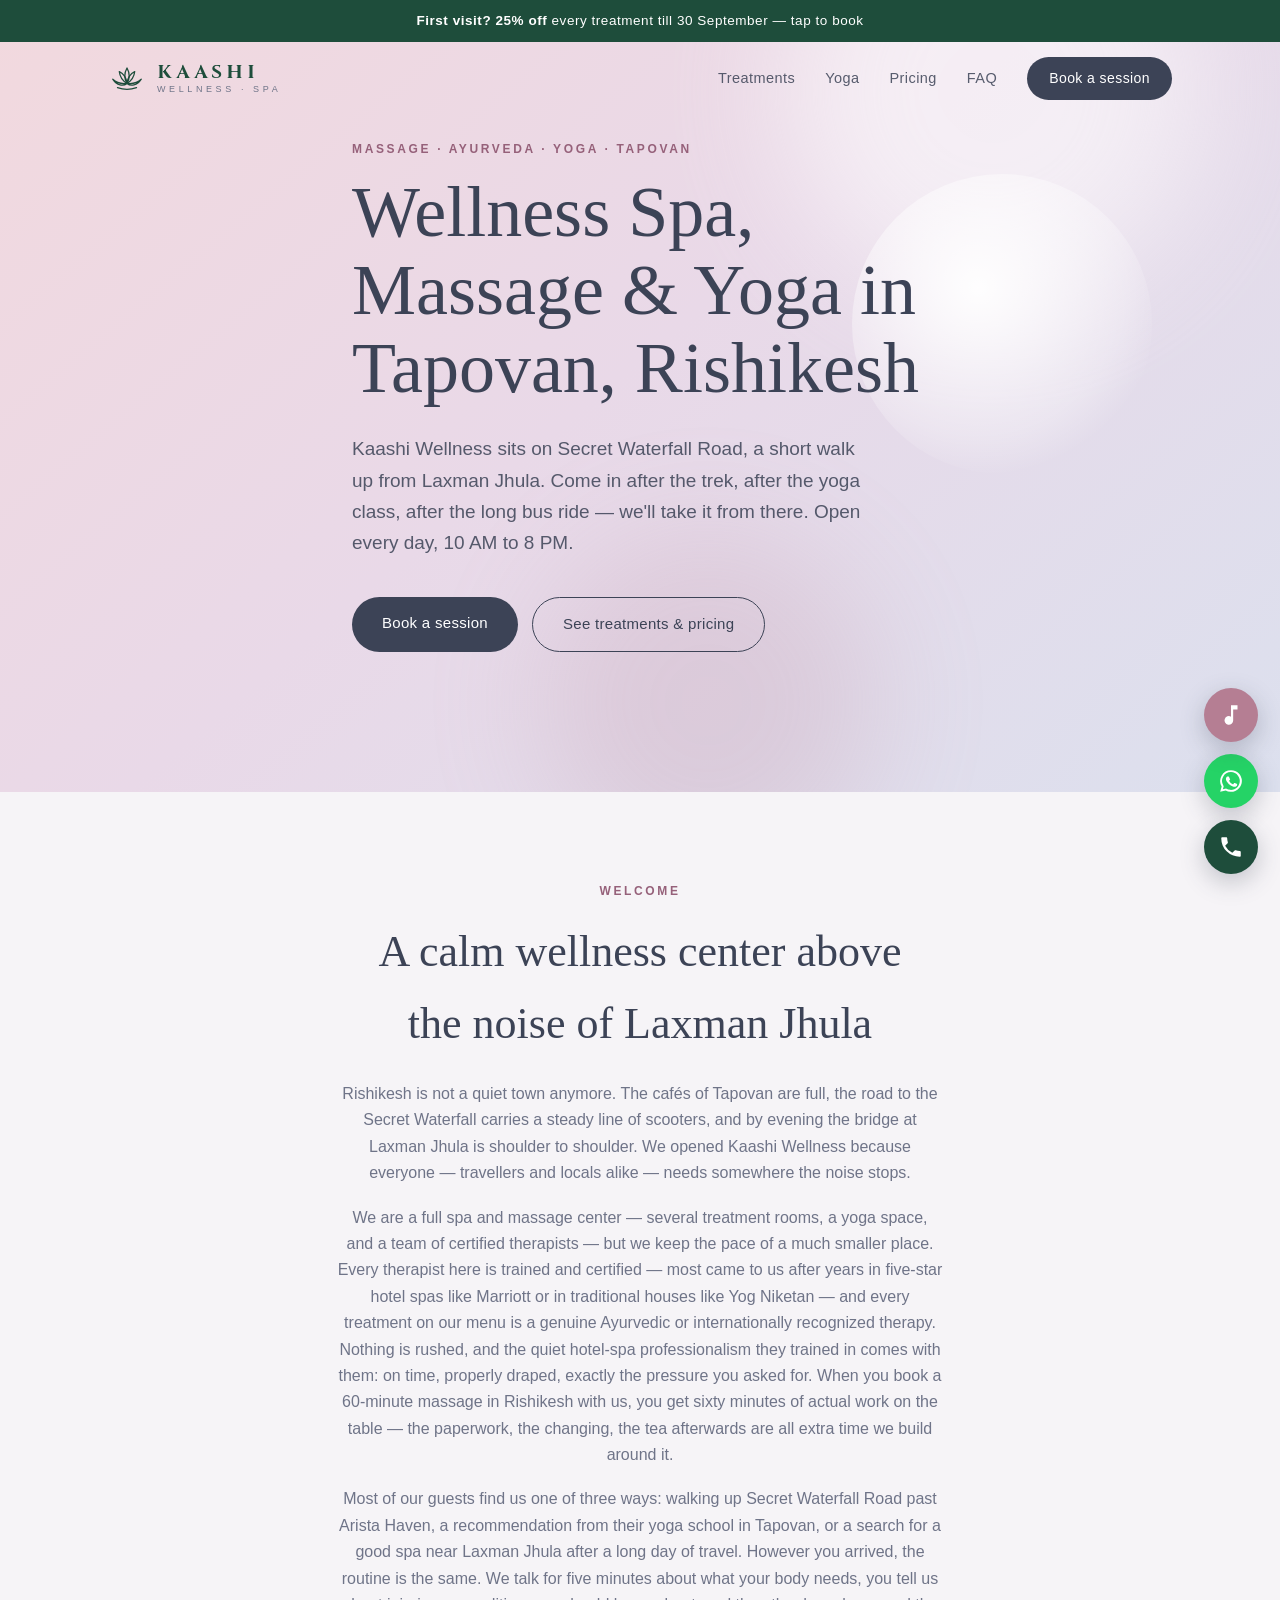
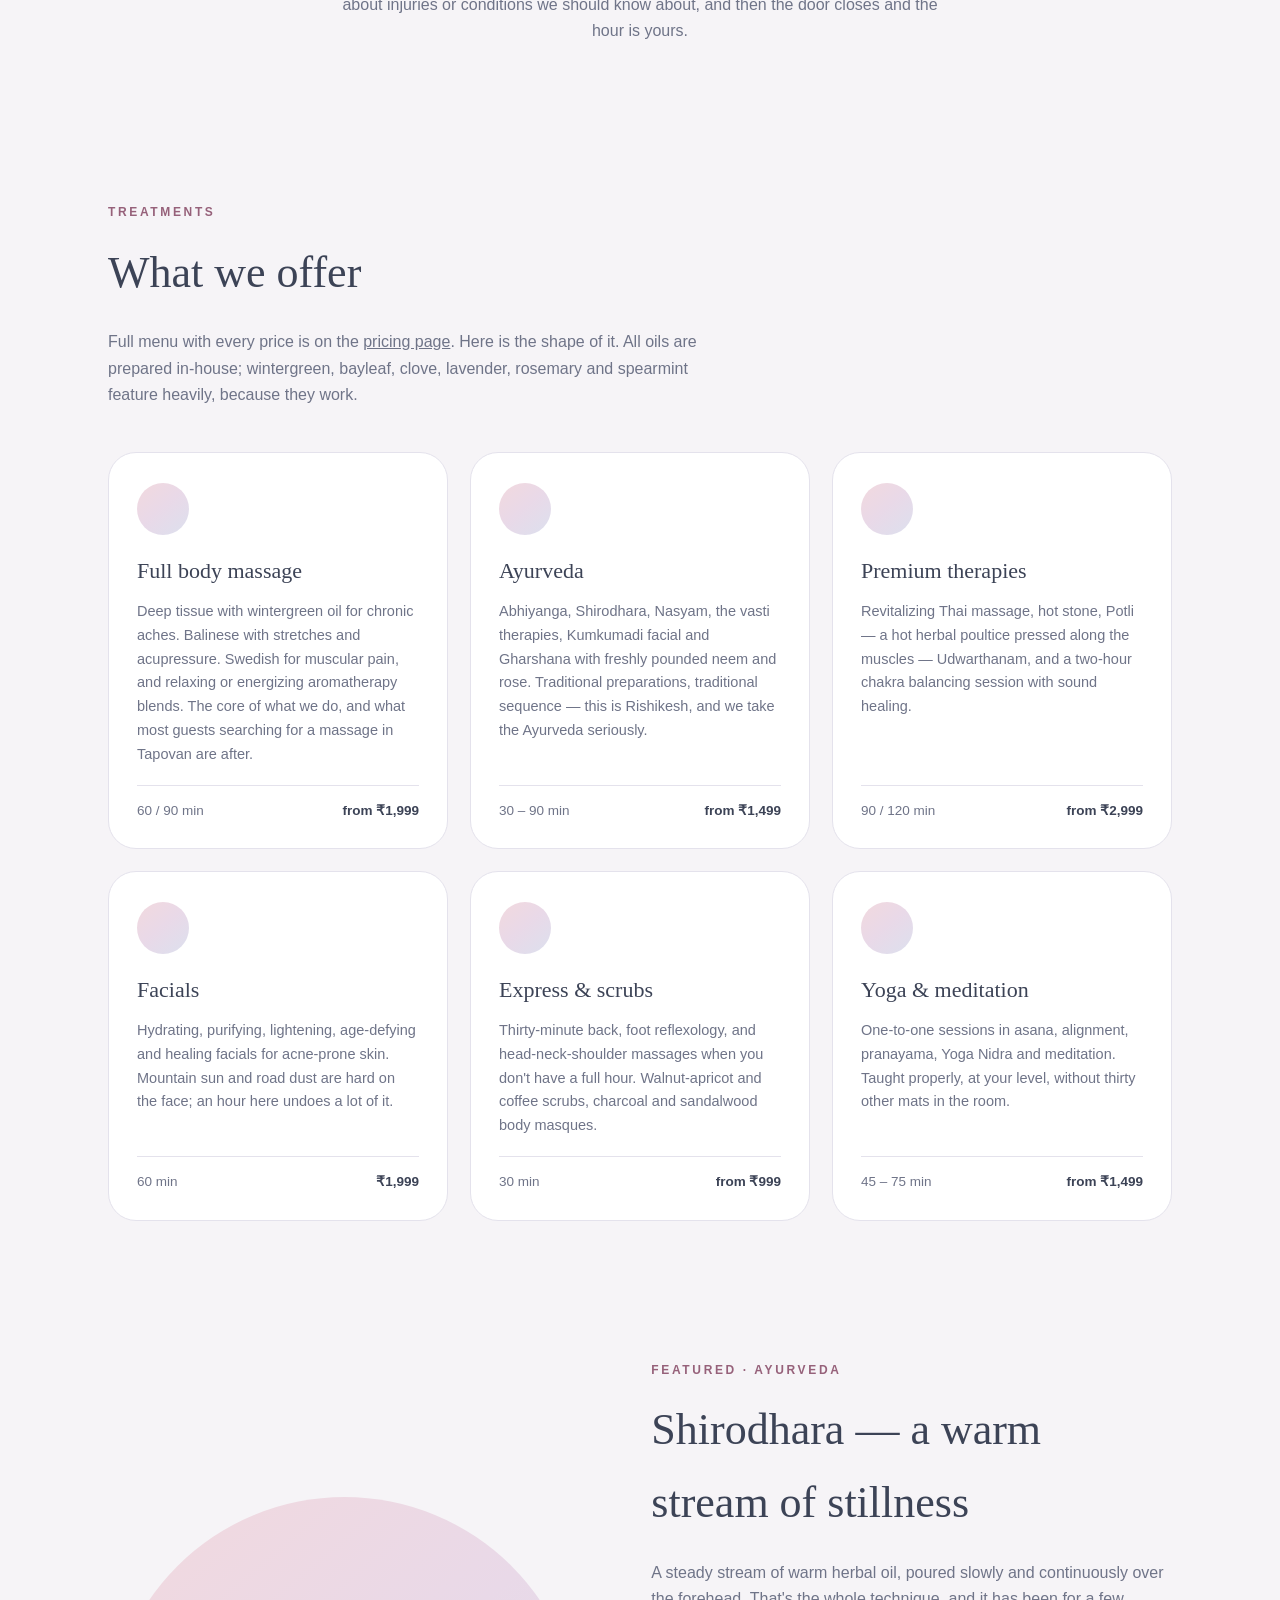
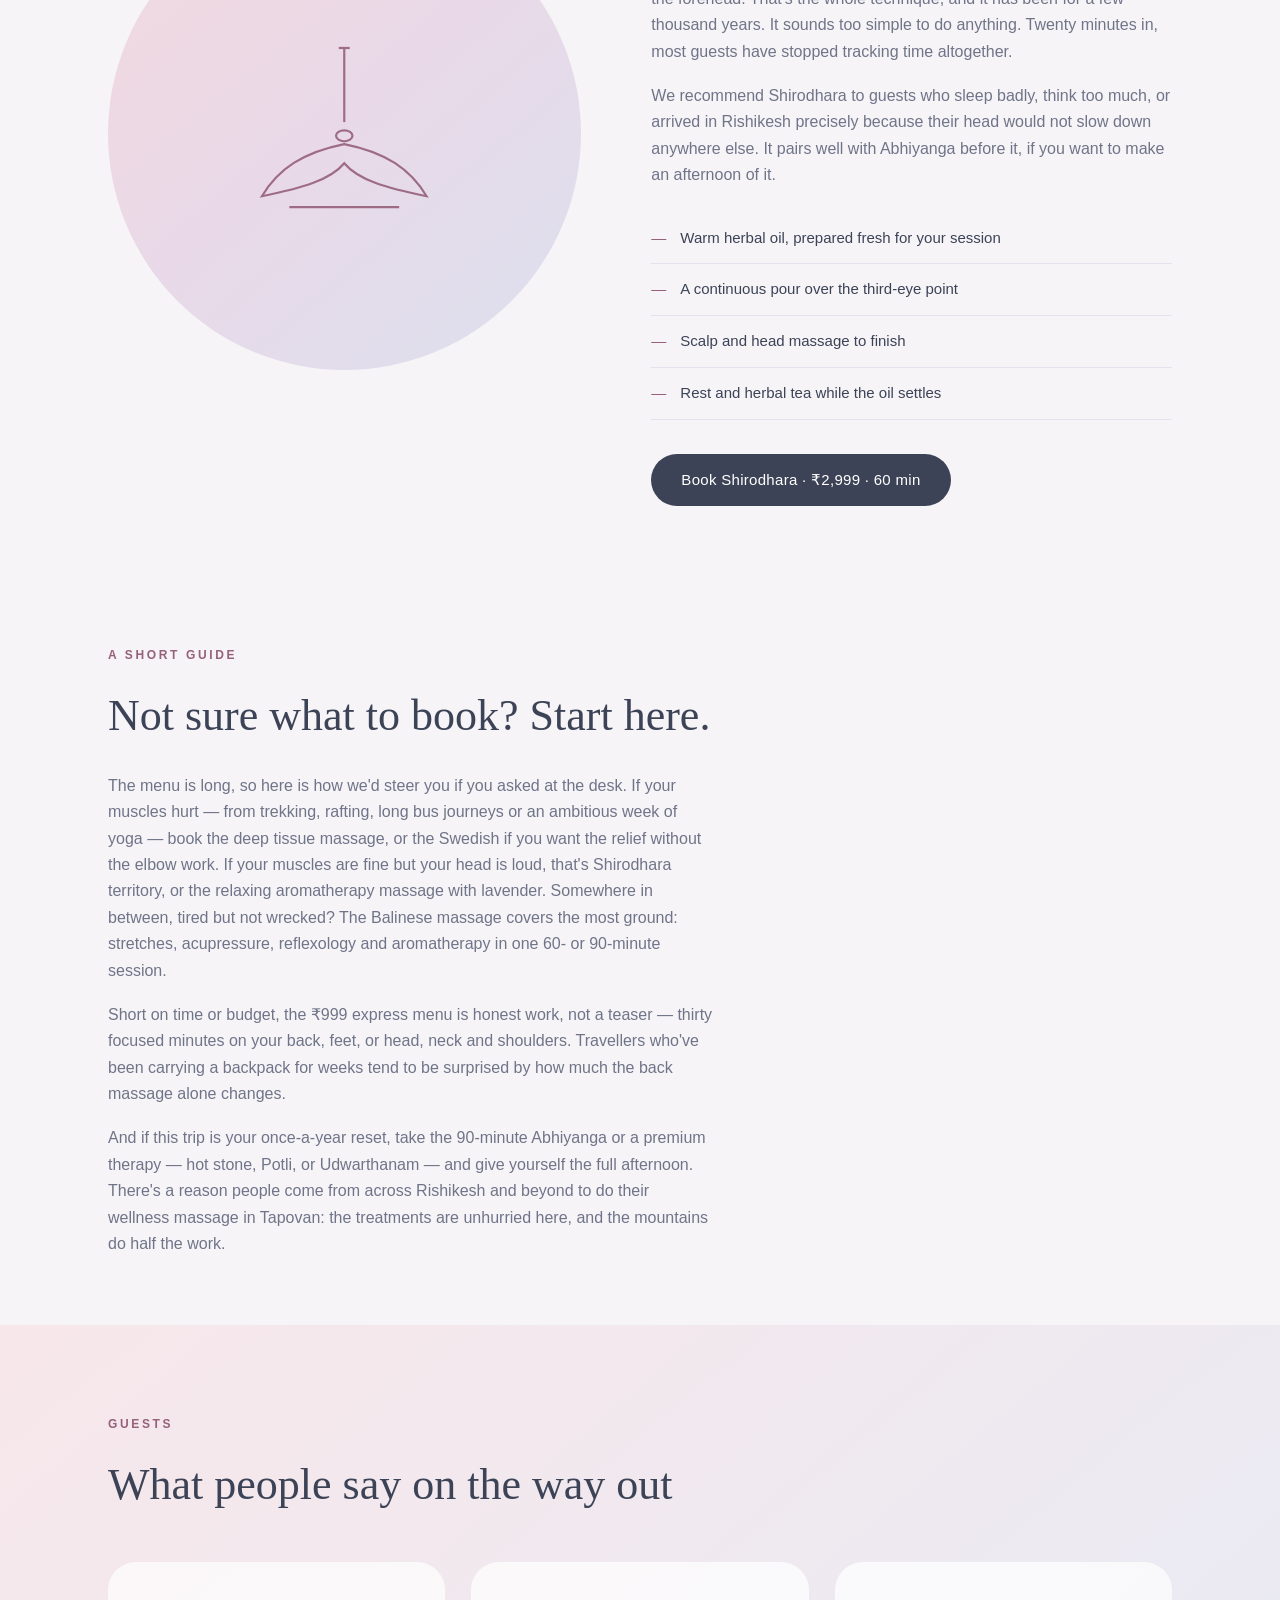
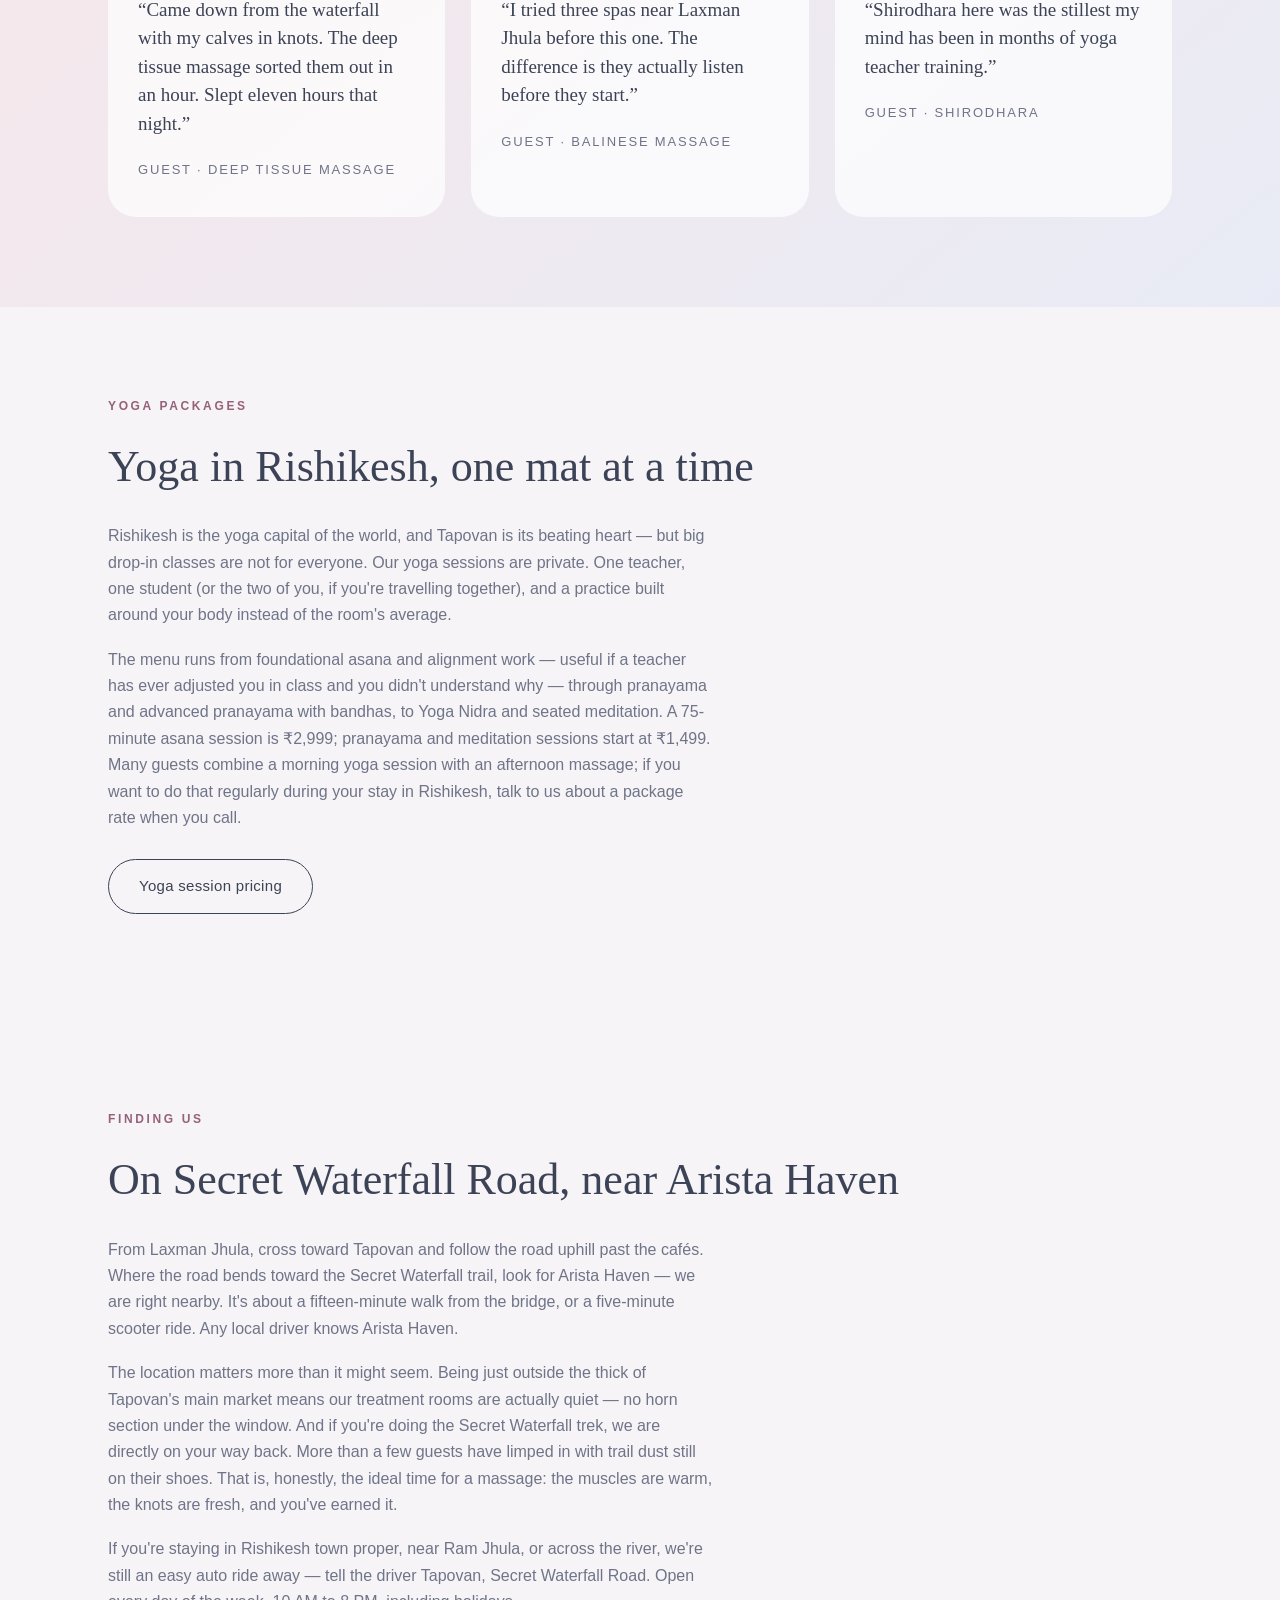
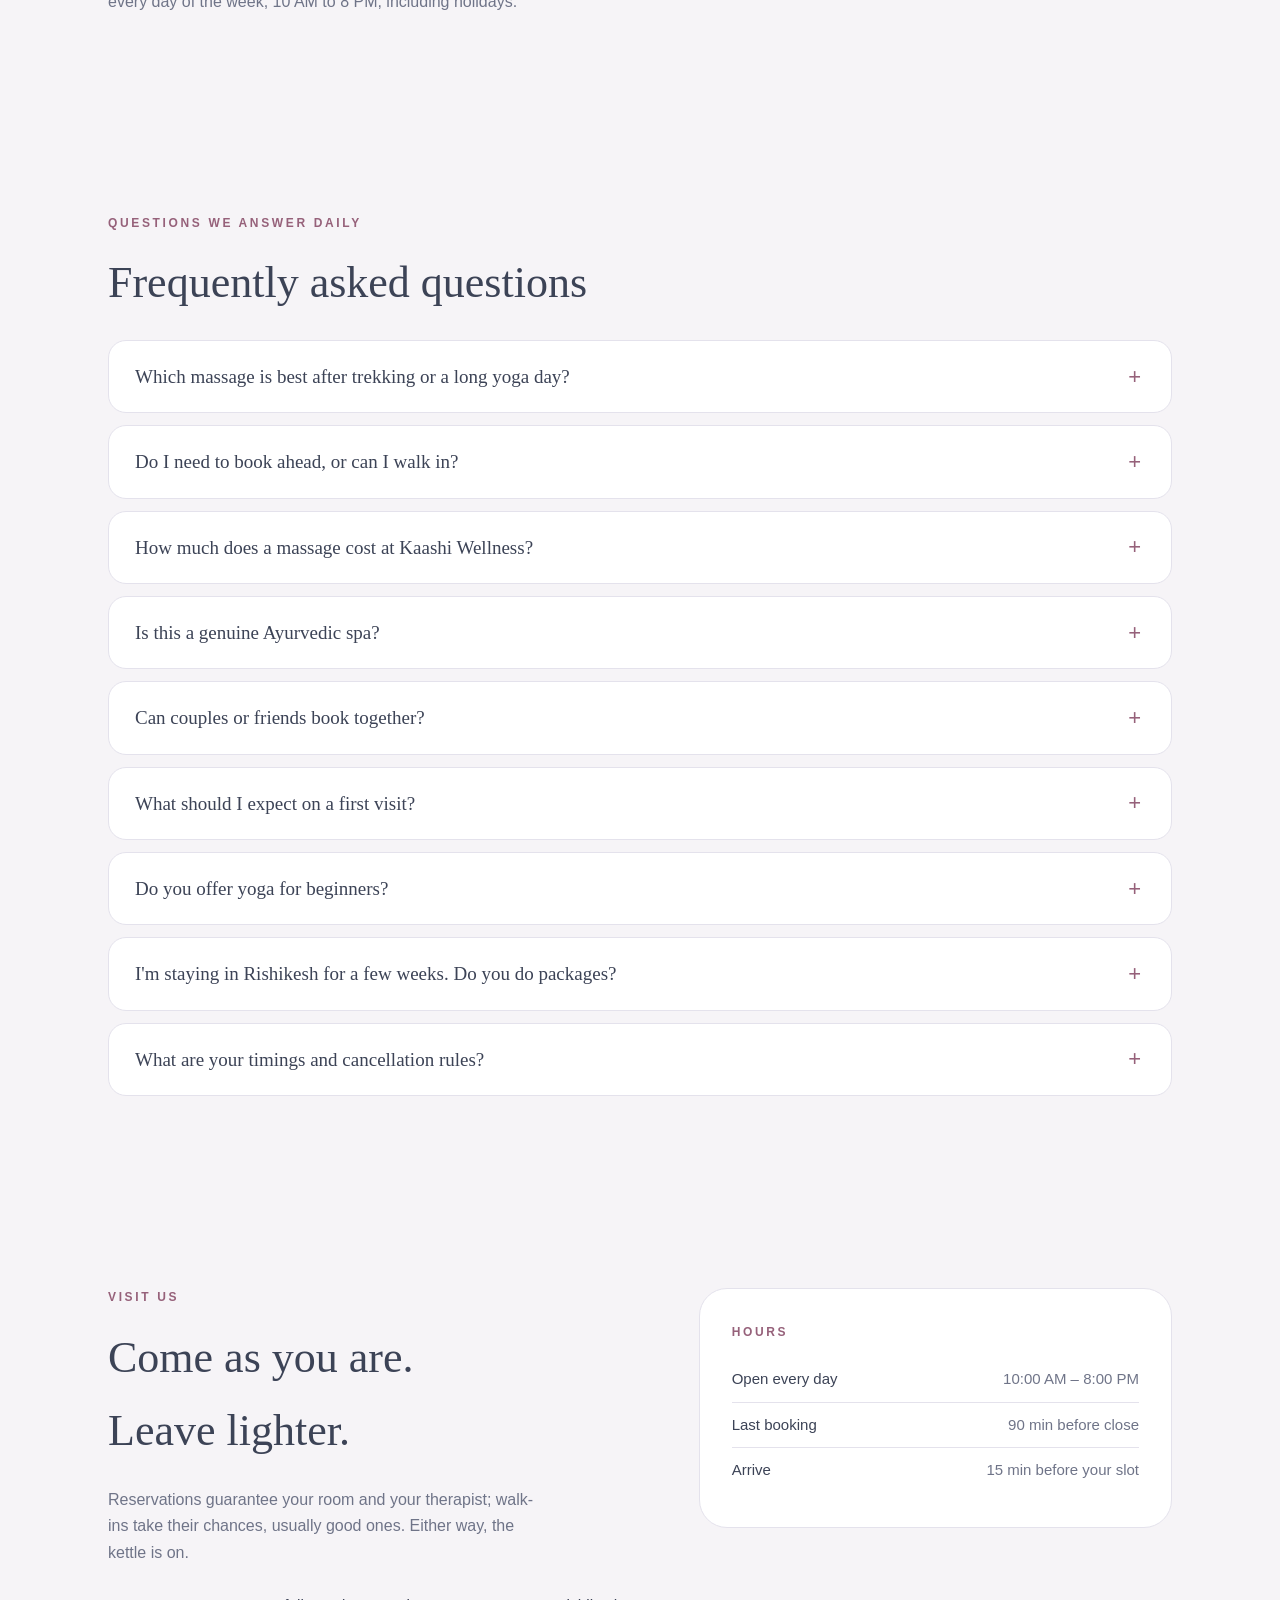
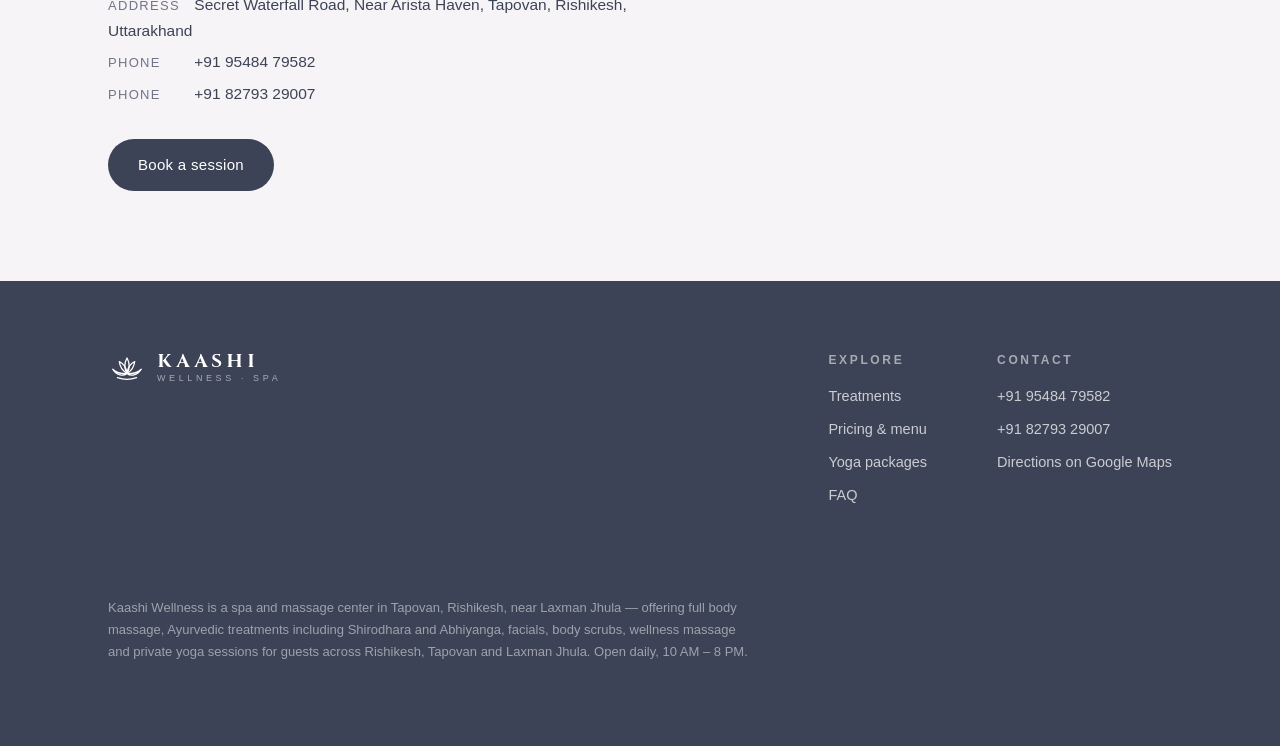
==== index.html @ 3128fbf5 "feat: exact geo coordinates in schema, ICBM meta, and maps links Co-Authored-By: Claude Fable 5 <nor" ====
<!DOCTYPE html>
<html lang="en">
<head>
<meta charset="UTF-8">
<meta name="viewport" content="width=device-width, initial-scale=1.0">
<title>Kaashi Wellness — Wellness Spa, Massage &amp; Yoga in Tapovan, Rishikesh | Laxman Jhula</title>
<meta name="description" content="Massage, Ayurveda, facials and yoga in Tapovan, Rishikesh — a short walk from Laxman Jhula on Secret Waterfall Road. Open daily 10 AM–8 PM. Call +91 95484 79582.">
<link rel="canonical" href="https://kaashiwellness.in/">
<meta property="og:title" content="Kaashi Wellness — Wellness Spa, Massage &amp; Yoga in Tapovan, Rishikesh">
<meta property="og:description" content="Massage, Ayurveda, facials and yoga on Secret Waterfall Road, Tapovan — near Laxman Jhula. Open daily 10 AM–8 PM.">
<meta property="og:type" content="website">
<meta property="og:url" content="https://kaashiwellness.in/">
<meta name="twitter:card" content="summary">
<meta name="theme-color" content="#f2d9de">
<meta name="geo.region" content="IN-UT">
<meta name="geo.placename" content="Tapovan, Rishikesh">
<meta name="ICBM" content="30.134050, 78.319502">
<link rel="icon" href="data:image/svg+xml,%3Csvg xmlns='http://www.w3.org/2000/svg' viewBox='0 0 64 44'%3E%3Cg fill='none' stroke='%231e4d3b' stroke-width='3.5' stroke-linecap='round' stroke-linejoin='round'%3E%3Cpath d='M32 5 C27.5 13 27.5 23 32 31 C36.5 23 36.5 13 32 5 Z'/%3E%3Cpath d='M32 31 C25 27 20 20 19 11 C27 15 31 22 32 31 Z'/%3E%3Cpath d='M32 31 C39 27 44 20 45 11 C37 15 33 22 32 31 Z'/%3E%3Cpath d='M16 38 Q32 44 48 38'/%3E%3C/g%3E%3C/svg%3E">
<link rel="stylesheet" href="css/style.css">
<script type="application/ld+json">
{
  "@context": "https://schema.org",
  "@type": "DaySpa",
  "@id": "https://kaashiwellness.in/#spa",
  "name": "Kaashi Wellness",
  "description": "Spa and massage center in Tapovan, Rishikesh, near Laxman Jhula — full body massage, Ayurveda, facials, body scrubs and private yoga sessions.",
  "url": "https://kaashiwellness.in/",
  "telephone": "+919548479582",
  "priceRange": "₹₹",
  "address": {
    "@type": "PostalAddress",
    "streetAddress": "Secret Waterfall Road, Near Arista Haven, Tapovan",
    "addressLocality": "Rishikesh",
    "addressRegion": "Uttarakhand",
    "postalCode": "249192",
    "addressCountry": "IN"
  },
  "geo": { "@type": "GeoCoordinates", "latitude": 30.134050, "longitude": 78.319502 },
  "openingHoursSpecification": {
    "@type": "OpeningHoursSpecification",
    "dayOfWeek": ["Monday","Tuesday","Wednesday","Thursday","Friday","Saturday","Sunday"],
    "opens": "10:00",
    "closes": "20:00"
  },
  "areaServed": ["Rishikesh", "Tapovan", "Laxman Jhula"],
  "makesOffer": {
    "@type": "Offer",
    "name": "25% off your first visit",
    "description": "First-time guests get 25% off any treatment at Kaashi Wellness, Tapovan, Rishikesh. Valid until 30 September 2026 — mention the offer when booking.",
    "validThrough": "2026-09-30"
  },
  "contactPoint": [
    { "@type": "ContactPoint", "telephone": "+919548479582", "contactType": "reservations" },
    { "@type": "ContactPoint", "telephone": "+918279329007", "contactType": "reservations" }
  ]
}
</script>
<script type="application/ld+json">
{
  "@context": "https://schema.org",
  "@type": "FAQPage",
  "mainEntity": [
    {
      "@type": "Question",
      "name": "Which massage is best after trekking or a long yoga day?",
      "acceptedAnswer": { "@type": "Answer", "text": "Deep tissue with wintergreen oil if you like firm pressure — it's built for sore legs and stiff backs. If you'd rather be soothed than worked on, the Swedish massage with wintergreen, bayleaf and clove reduces muscle inflammation without the intensity. Not sure? Describe what hurts when you call and we'll match the treatment to your body." }
    },
    {
      "@type": "Question",
      "name": "Do I need to book ahead, or can I walk in?",
      "acceptedAnswer": { "@type": "Answer", "text": "Walk-ins are welcome when a room is free, and on weekday afternoons one usually is. Evenings fill up in season, so call an hour or two ahead: +91 95484 79582, or +91 82793 29007 if the first is busy." }
    },
    {
      "@type": "Question",
      "name": "How much does a massage cost at Kaashi Wellness?",
      "acceptedAnswer": { "@type": "Answer", "text": "Thirty-minute express massages are ₹999. Full body massages run ₹1,999 to ₹3,499 depending on style and duration. Ayurvedic treatments start at ₹1,499, and premium therapies like hot stone and Potli are ₹2,999 to ₹3,999. No hidden charges — the price quoted is the price you pay. Until 30 September, first-time guests get 25% off any treatment — mention the offer when booking." }
    },
    {
      "@type": "Question",
      "name": "Is this a genuine Ayurvedic spa?",
      "acceptedAnswer": { "@type": "Answer", "text": "Yes. We offer only genuine Ayurvedic and internationally recognized therapeutic services — Abhiyanga, Shirodhara, Nasyam, vasti treatments and more, alongside Balinese, Thai, Swedish and deep tissue massage. Our therapists are trained in the traditions they practise." }
    },
    {
      "@type": "Question",
      "name": "Can couples or friends book together?",
      "acceptedAnswer": { "@type": "Answer", "text": "Yes — tell us when you call and we'll schedule two therapists for the same slot." }
    },
    {
      "@type": "Question",
      "name": "What should I expect on a first visit?",
      "acceptedAnswer": { "@type": "Answer", "text": "Arrive about fifteen minutes early. We ask about injuries, medical conditions and pressure preference — please mention any health condition, and if you're pregnant or have a medical concern, check with a doctor before booking. Disposable undergarments are provided and draping is used throughout; all therapies are strictly professional." }
    },
    {
      "@type": "Question",
      "name": "Do you offer yoga for beginners?",
      "acceptedAnswer": { "@type": "Answer", "text": "Yes — private one-to-one sessions are the best way to start, because everything is adapted to you. A first session usually covers foundational postures and breathing." }
    },
    {
      "@type": "Question",
      "name": "I'm staying in Rishikesh for a few weeks. Do you do packages?",
      "acceptedAnswer": { "@type": "Answer", "text": "Yes. Yoga students on month-long courses in Tapovan and travellers staying near Laxman Jhula often book a standing weekly massage or a yoga-plus-massage combination. Call us, tell us how long you're staying and what you're after, and we'll work out a fair rate." }
    },
    {
      "@type": "Question",
      "name": "What are your timings and cancellation rules?",
      "acceptedAnswer": { "@type": "Answer", "text": "Open every day from 10 AM to 8 PM. Cancellations need at least 4 working hours' notice; later cancellations attract a 50% fee. Guests below 16 aren't permitted, and smoking and alcohol are strictly prohibited." }
    }
  ]
}
</script>
</head>
<body class="has-sticky">

<a class="offer-bar" href="tel:+919548479582" data-book="my first visit (25% off)"><b>First visit? 25% off</b> every treatment till 30 September — tap to book</a>
<nav class="site" id="siteNav">
  <div class="wrap">
    <a class="wordmark" href="index.html"><svg class="logo-mark" viewBox="0 0 64 44" fill="none" stroke="currentColor" stroke-width="2.2" stroke-linecap="round" stroke-linejoin="round" aria-hidden="true"><path d="M32 5 C27.5 13 27.5 23 32 31 C36.5 23 36.5 13 32 5 Z"/><path d="M32 31 C25 27 20 20 19 11 C27 15 31 22 32 31 Z"/><path d="M32 31 C39 27 44 20 45 11 C37 15 33 22 32 31 Z"/><path d="M32 31 C23 32 14 30 8 24 C15 35 26 36 32 31 Z"/><path d="M32 31 C41 32 50 30 56 24 C49 35 38 36 32 31 Z"/><path d="M16 38 Q32 44 48 38"/></svg><span class="logo-text">Kaashi<small>Wellness · Spa</small></span></a>
    <div class="navlinks">
      <a href="#services">Treatments</a>
      <a href="#yoga">Yoga</a>
      <a href="pricing.html">Pricing</a>
      <a href="#faq">FAQ</a>
      <a class="btn" href="tel:+919548479582" data-book="a session">Book a session</a>
    </div>
  </div>
</nav>

<header class="hero">
  <div class="orb one"></div>
  <div class="orb two"></div>
  <div class="moon" aria-hidden="true"></div>
  <div class="wrap">
    <p class="eyebrow">Massage · Ayurveda · Yoga · Tapovan</p>
    <h1>Wellness Spa, Massage &amp; Yoga in Tapovan, Rishikesh</h1>
    <p class="lede">Kaashi Wellness sits on Secret Waterfall Road, a short walk up from Laxman Jhula. Come in after the trek, after the yoga class, after the long bus ride — we'll take it from there. Open every day, 10 AM to 8 PM.</p>
    <div class="cta-row">
      <a class="btn" href="tel:+919548479582" data-book="a session">Book a session</a>
      <a class="btn ghost" href="pricing.html">See treatments &amp; pricing</a>
    </div>
  </div>
</header>

<main>

<section class="center" id="about">
  <div class="wrap">
    <p class="eyebrow">Welcome</p>
    <h2>A calm wellness center above the noise of Laxman Jhula</h2>
    <div class="prose dim">
      <p>Rishikesh is not a quiet town anymore. The cafés of Tapovan are full, the road to the Secret Waterfall carries a steady line of scooters, and by evening the bridge at Laxman Jhula is shoulder to shoulder. We opened Kaashi Wellness because everyone — travellers and locals alike — needs somewhere the noise stops.</p>
      <p>We are a full spa and massage center — several treatment rooms, a yoga space, and a team of certified therapists — but we keep the pace of a much smaller place. Every therapist here is trained and certified — most came to us after years in five-star hotel spas like Marriott or in traditional houses like Yog Niketan — and every treatment on our menu is a genuine Ayurvedic or internationally recognized therapy. Nothing is rushed, and the quiet hotel-spa professionalism they trained in comes with them: on time, properly draped, exactly the pressure you asked for. When you book a 60-minute massage in Rishikesh with us, you get sixty minutes of actual work on the table — the paperwork, the changing, the tea afterwards are all extra time we build around it.</p>
      <p>Most of our guests find us one of three ways: walking up Secret Waterfall Road past Arista Haven, a recommendation from their yoga school in Tapovan, or a search for a good spa near Laxman Jhula after a long day of travel. However you arrived, the routine is the same. We talk for five minutes about what your body needs, you tell us about injuries or conditions we should know about, and then the door closes and the hour is yours.</p>
    </div>
  </div>
</section>

<section class="tight" id="services">
  <div class="wrap">
    <p class="eyebrow">Treatments</p>
    <h2>What we offer</h2>
    <p class="prose dim">Full menu with every price is on the <a href="pricing.html">pricing page</a>. Here is the shape of it. All oils are prepared in-house; wintergreen, bayleaf, clove, lavender, rosemary and spearmint feature heavily, because they work.</p>
    <div class="svc-grid">
      <a class="svc" href="pricing.html#full-body">
        <div class="swatch" aria-hidden="true"></div>
        <h3>Full body massage</h3>
        <p>Deep tissue with wintergreen oil for chronic aches. Balinese with stretches and acupressure. Swedish for muscular pain, and relaxing or energizing aromatherapy blends. The core of what we do, and what most guests searching for a massage in Tapovan are after.</p>
        <div class="meta"><span>60 / 90 min</span><b>from ₹1,999</b></div>
      </a>
      <a class="svc" href="pricing.html#ayurveda">
        <div class="swatch" aria-hidden="true"></div>
        <h3>Ayurveda</h3>
        <p>Abhiyanga, Shirodhara, Nasyam, the vasti therapies, Kumkumadi facial and Gharshana with freshly pounded neem and rose. Traditional preparations, traditional sequence — this is Rishikesh, and we take the Ayurveda seriously.</p>
        <div class="meta"><span>30 – 90 min</span><b>from ₹1,499</b></div>
      </a>
      <a class="svc" href="pricing.html#premium">
        <div class="swatch" aria-hidden="true"></div>
        <h3>Premium therapies</h3>
        <p>Revitalizing Thai massage, hot stone, Potli — a hot herbal poultice pressed along the muscles — Udwarthanam, and a two-hour chakra balancing session with sound healing.</p>
        <div class="meta"><span>90 / 120 min</span><b>from ₹2,999</b></div>
      </a>
      <a class="svc" href="pricing.html#facials">
        <div class="swatch" aria-hidden="true"></div>
        <h3>Facials</h3>
        <p>Hydrating, purifying, lightening, age-defying and healing facials for acne-prone skin. Mountain sun and road dust are hard on the face; an hour here undoes a lot of it.</p>
        <div class="meta"><span>60 min</span><b>₹1,999</b></div>
      </a>
      <a class="svc" href="pricing.html#express">
        <div class="swatch" aria-hidden="true"></div>
        <h3>Express &amp; scrubs</h3>
        <p>Thirty-minute back, foot reflexology, and head-neck-shoulder massages when you don't have a full hour. Walnut-apricot and coffee scrubs, charcoal and sandalwood body masques.</p>
        <div class="meta"><span>30 min</span><b>from ₹999</b></div>
      </a>
      <a class="svc" href="pricing.html#yoga">
        <div class="swatch" aria-hidden="true"></div>
        <h3>Yoga &amp; meditation</h3>
        <p>One-to-one sessions in asana, alignment, pranayama, Yoga Nidra and meditation. Taught properly, at your level, without thirty other mats in the room.</p>
        <div class="meta"><span>45 – 75 min</span><b>from ₹1,499</b></div>
      </a>
    </div>
  </div>
</section>

<section class="feature" id="shirodhara">
  <div class="wrap">
    <div class="visual" aria-hidden="true">
      <svg viewBox="0 0 200 140" fill="none" stroke="#96617a" stroke-width="1.6">
        <path d="M100 8 v54"/>
        <path d="M96 8 h8"/>
        <ellipse cx="100" cy="72" rx="6" ry="4"/>
        <path d="M100 78 C70 84 52 96 40 116 C70 110 90 104 100 92 C110 104 130 110 160 116 C148 96 130 84 100 78 Z"/>
        <path d="M60 124 h80"/>
      </svg>
    </div>
    <div>
      <p class="eyebrow">Featured · Ayurveda</p>
      <h2>Shirodhara — a warm stream of stillness</h2>
      <div class="prose dim">
        <p>A steady stream of warm herbal oil, poured slowly and continuously over the forehead. That's the whole technique, and it has been for a few thousand years. It sounds too simple to do anything. Twenty minutes in, most guests have stopped tracking time altogether.</p>
        <p>We recommend Shirodhara to guests who sleep badly, think too much, or arrived in Rishikesh precisely because their head would not slow down anywhere else. It pairs well with Abhiyanga before it, if you want to make an afternoon of it.</p>
      </div>
      <ul>
        <li>Warm herbal oil, prepared fresh for your session</li>
        <li>A continuous pour over the third-eye point</li>
        <li>Scalp and head massage to finish</li>
        <li>Rest and herbal tea while the oil settles</li>
      </ul>
      <a class="btn" href="tel:+919548479582" data-book="Shirodhara (₹2,999, 60 min)">Book Shirodhara · ₹2,999 · 60 min</a>
    </div>
  </div>
</section>

<section class="tight" id="choosing">
  <div class="wrap">
    <p class="eyebrow">A short guide</p>
    <h2>Not sure what to book? Start here.</h2>
    <div class="prose dim">
      <p>The menu is long, so here is how we'd steer you if you asked at the desk. If your muscles hurt — from trekking, rafting, long bus journeys or an ambitious week of yoga — book the deep tissue massage, or the Swedish if you want the relief without the elbow work. If your muscles are fine but your head is loud, that's Shirodhara territory, or the relaxing aromatherapy massage with lavender. Somewhere in between, tired but not wrecked? The Balinese massage covers the most ground: stretches, acupressure, reflexology and aromatherapy in one 60- or 90-minute session.</p>
      <p>Short on time or budget, the ₹999 express menu is honest work, not a teaser — thirty focused minutes on your back, feet, or head, neck and shoulders. Travellers who've been carrying a backpack for weeks tend to be surprised by how much the back massage alone changes.</p>
      <p>And if this trip is your once-a-year reset, take the 90-minute Abhiyanga or a premium therapy — hot stone, Potli, or Udwarthanam — and give yourself the full afternoon. There's a reason people come from across Rishikesh and beyond to do their wellness massage in Tapovan: the treatments are unhurried here, and the mountains do half the work.</p>
    </div>
  </div>
</section>

<section class="quotes">
  <div class="wrap">
    <p class="eyebrow">Guests</p>
    <h2>What people say on the way out</h2>
    <div class="grid">
      <blockquote class="quote">
        <p>“Came down from the waterfall with my calves in knots. The deep tissue massage sorted them out in an hour. Slept eleven hours that night.”</p>
        <cite>Guest · Deep tissue massage</cite>
      </blockquote>
      <blockquote class="quote">
        <p>“I tried three spas near Laxman Jhula before this one. The difference is they actually listen before they start.”</p>
        <cite>Guest · Balinese massage</cite>
      </blockquote>
      <blockquote class="quote">
        <p>“Shirodhara here was the stillest my mind has been in months of yoga teacher training.”</p>
        <cite>Guest · Shirodhara</cite>
      </blockquote>
    </div>
  </div>
</section>

<section id="yoga">
  <div class="wrap">
    <p class="eyebrow">Yoga packages</p>
    <h2>Yoga in Rishikesh, one mat at a time</h2>
    <div class="prose dim">
      <p>Rishikesh is the yoga capital of the world, and Tapovan is its beating heart — but big drop-in classes are not for everyone. Our yoga sessions are private. One teacher, one student (or the two of you, if you're travelling together), and a practice built around your body instead of the room's average.</p>
      <p>The menu runs from foundational asana and alignment work — useful if a teacher has ever adjusted you in class and you didn't understand why — through pranayama and advanced pranayama with bandhas, to Yoga Nidra and seated meditation. A 75-minute asana session is ₹2,999; pranayama and meditation sessions start at ₹1,499. Many guests combine a morning yoga session with an afternoon massage; if you want to do that regularly during your stay in Rishikesh, talk to us about a package rate when you call.</p>
    </div>
    <p style="margin-top:28px"><a class="btn ghost" href="pricing.html#yoga">Yoga session pricing</a></p>
  </div>
</section>

<section id="location">
  <div class="wrap">
    <p class="eyebrow">Finding us</p>
    <h2>On Secret Waterfall Road, near Arista Haven</h2>
    <div class="prose dim">
      <p>From Laxman Jhula, cross toward Tapovan and follow the road uphill past the cafés. Where the road bends toward the Secret Waterfall trail, look for Arista Haven — we are right nearby. It's about a fifteen-minute walk from the bridge, or a five-minute scooter ride. Any local driver knows Arista Haven.</p>
      <p>The location matters more than it might seem. Being just outside the thick of Tapovan's main market means our treatment rooms are actually quiet — no horn section under the window. And if you're doing the Secret Waterfall trek, we are directly on your way back. More than a few guests have limped in with trail dust still on their shoes. That is, honestly, the ideal time for a massage: the muscles are warm, the knots are fresh, and you've earned it.</p>
      <p>If you're staying in Rishikesh town proper, near Ram Jhula, or across the river, we're still an easy auto ride away — tell the driver Tapovan, Secret Waterfall Road. Open every day of the week, 10 AM to 8 PM, including holidays.</p>
    </div>
  </div>
</section>

<section class="faq" id="faq">
  <div class="wrap">
    <p class="eyebrow">Questions we answer daily</p>
    <h2>Frequently asked questions</h2>

    <details>
      <summary>Which massage is best after trekking or a long yoga day?</summary>
      <p>Deep tissue with wintergreen oil, if you like firm pressure — it's built for sore legs and stiff backs. If you'd rather be soothed than worked on, the Swedish massage with wintergreen, bayleaf and clove reduces muscle inflammation without the intensity. Not sure? Say so when you call, and describe what hurts. We match the treatment to the body, not the other way around.</p>
    </details>
    <details>
      <summary>Do I need to book ahead, or can I walk in?</summary>
      <p>Walk-ins are welcome when a room is free, and on weekday afternoons one usually is. But evenings fill up, especially in season. A phone call an hour or two ahead is enough on most days: +91 95484 79582, and if that's busy, try +91 82793 29007.</p>
    </details>
    <details>
      <summary>How much does a massage cost at Kaashi Wellness?</summary>
      <p>Thirty-minute express massages (back, foot reflexology, or head-neck-shoulder) are ₹999. Full body massages run ₹1,999 to ₹3,499 depending on style and whether you take 60 or 90 minutes. Ayurvedic treatments start at ₹1,499, and premium therapies like hot stone and Potli are ₹2,999 to ₹3,999. The complete menu is on our <a href="pricing.html">pricing page</a> — no hidden charges, and the price we quote is the price you pay. And until 30 September, your first visit is 25% off any treatment — mention the offer when you book.</p>
    </details>
    <details>
      <summary>Is this a genuine Ayurvedic spa?</summary>
      <p>Yes. We offer only genuine Ayurvedic and internationally recognized therapeutic services — Abhiyanga, Shirodhara, Nasyam, the vasti treatments and more, alongside Balinese, Thai, Swedish and deep tissue work. Our therapists are trained in the traditions they practise, and we'll happily explain what any treatment involves before you commit to it.</p>
    </details>
    <details>
      <summary>Can couples or friends book together?</summary>
      <p>Yes — tell us when you call and we'll schedule two therapists for the same slot. It's a popular option for couples staying in Tapovan and for friends doing a yoga course together who want to book a shared recovery session.</p>
    </details>
    <details>
      <summary>What should I expect on a first visit?</summary>
      <p>Arrive about fifteen minutes early. We'll ask about injuries, medical conditions and pressure preference — please mention any health condition, and if you're pregnant or have a medical concern, check with a doctor before booking. Disposable undergarments are provided and draping is used throughout; all therapies are strictly professional. Afterwards there's tea, and no one hurries you out the door.</p>
    </details>
    <details>
      <summary>Do you offer yoga for beginners?</summary>
      <p>Absolutely — private sessions are actually the best way to start, because everything gets adapted to you. A first session usually covers foundational postures and breathing, and the teacher will suggest a plan if you want to continue through your stay in Rishikesh.</p>
    </details>
    <details>
      <summary>I'm staying in Rishikesh for a few weeks. Do you do packages?</summary>
      <p>Yes. Yoga students on month-long courses in Tapovan, and travellers settling in near Laxman Jhula for a season, often want a standing weekly massage or a yoga-plus-massage combination. We don't print package prices because we build them around what you actually want — call us, tell us how long you're staying and what you're after, and we'll work out a fair rate.</p>
    </details>
    <details>
      <summary>What are your timings and cancellation rules?</summary>
      <p>We're open every day from 10 AM to 8 PM. If you need to cancel, give us at least 4 working hours' notice; later cancellations attract a 50% fee. Please keep phones on silent inside the spa, and note that guests below 16 aren't permitted and smoking and alcohol are strictly prohibited on the premises.</p>
    </details>
  </div>
</section>

<section class="visit" id="visit">
  <div class="wrap">
    <div>
      <p class="eyebrow">Visit us</p>
      <h2>Come as you are. Leave lighter.</h2>
      <p class="prose dim">Reservations guarantee your room and your therapist; walk-ins take their chances, usually good ones. Either way, the kettle is on.</p>
      <div class="contact-lines">
        <div><span>Address</span> Secret Waterfall Road, Near Arista Haven, Tapovan, Rishikesh, Uttarakhand</div>
        <div><span>Phone</span> <a href="tel:+919548479582">+91 95484 79582</a></div>
        <div><span>Phone</span> <a href="tel:+918279329007">+91 82793 29007</a></div>
      </div>
      <a class="btn" href="tel:+919548479582" data-book="a session">Book a session</a>
    </div>
    <aside class="hours">
      <p class="eyebrow">Hours</p>
      <table>
        <tr><td>Open every day</td><td>10:00 AM – 8:00 PM</td></tr>
        <tr><td>Last booking</td><td>90 min before close</td></tr>
        <tr><td>Arrive</td><td>15 min before your slot</td></tr>
      </table>
    </aside>
  </div>
</section>

</main>

<footer>
  <div class="wrap">
    <div>
      <span class="wordmark"><svg class="logo-mark" viewBox="0 0 64 44" fill="none" stroke="currentColor" stroke-width="2.2" stroke-linecap="round" stroke-linejoin="round" aria-hidden="true"><path d="M32 5 C27.5 13 27.5 23 32 31 C36.5 23 36.5 13 32 5 Z"/><path d="M32 31 C25 27 20 20 19 11 C27 15 31 22 32 31 Z"/><path d="M32 31 C39 27 44 20 45 11 C37 15 33 22 32 31 Z"/><path d="M32 31 C23 32 14 30 8 24 C15 35 26 36 32 31 Z"/><path d="M32 31 C41 32 50 30 56 24 C49 35 38 36 32 31 Z"/><path d="M16 38 Q32 44 48 38"/></svg><span class="logo-text">Kaashi<small>Wellness · Spa</small></span></span>
    </div>
    <div class="cols">
      <div>
        <h4>Explore</h4>
        <a href="#services">Treatments</a>
        <a href="pricing.html">Pricing &amp; menu</a>
        <a href="#yoga">Yoga packages</a>
        <a href="#faq">FAQ</a>
      </div>
      <div>
        <h4>Contact</h4>
        <a href="tel:+919548479582">+91 95484 79582</a>
        <a href="tel:+918279329007">+91 82793 29007</a>
        <a href="https://maps.google.com/?q=30.134050,78.319502" rel="noopener">Directions on Google Maps</a>
      </div>
    </div>
    <p class="note">Kaashi Wellness is a spa and massage center in Tapovan, Rishikesh, near Laxman Jhula — offering full body massage, Ayurvedic treatments including Shirodhara and Abhiyanga, facials, body scrubs, wellness massage and private yoga sessions for guests across Rishikesh, Tapovan and Laxman Jhula. Open daily, 10 AM – 8 PM.</p>
  </div>
</footer>

<a class="sticky-call" href="tel:+919548479582" data-book="a session">Book — call or WhatsApp · open till 8 PM</a>

<div class="fabs" id="fabs">
  <button class="fab music" id="musicToggle" aria-pressed="false" aria-label="Play calming music" title="Calming music">
    <svg viewBox="0 0 24 24" aria-hidden="true"><path d="M12 3v10.55A4 4 0 1 0 14 17V7h4V3h-6Z"/></svg>
    <span class="slash" aria-hidden="true"></span>
  </button>
  <a class="fab wa" href="https://wa.me/919548479582" rel="noopener" aria-label="Chat with Kaashi Wellness on WhatsApp">
    <svg viewBox="0 0 24 24" aria-hidden="true"><path d="M12 2a10 10 0 0 0-8.6 15.1L2 22l5.1-1.3A10 10 0 1 0 12 2Zm0 1.8a8.2 8.2 0 1 1-4.2 15.3l-.3-.2-3 .8.8-2.9-.2-.3A8.2 8.2 0 0 1 12 3.8Zm-3.1 4c-.2 0-.5 0-.7.3-.2.3-.9.9-.9 2.1s.9 2.5 1 2.6c.1.2 1.8 2.8 4.4 3.8 2.2.9 2.6.7 3.1.7.5-.1 1.5-.6 1.7-1.2.2-.6.2-1.1.2-1.2l-.5-.3-1.7-.8c-.2-.1-.4-.1-.6.1l-.8 1c-.1.2-.3.2-.5.1a6.7 6.7 0 0 1-3.3-2.9c-.1-.2 0-.4.1-.5l.6-.7c.2-.2.2-.4.1-.6l-.8-1.8c-.1-.4-.3-.6-.6-.6h-.8Z"/></svg>
  </a>
  <a class="fab call" href="tel:+919548479582" aria-label="Call Kaashi Wellness">
    <svg viewBox="0 0 24 24" aria-hidden="true"><path d="M6.6 10.8a15.6 15.6 0 0 0 6.6 6.6l2.2-2.2c.3-.3.7-.4 1-.2 1.1.4 2.3.6 3.6.6.6 0 1 .4 1 1V20c0 .6-.4 1-1 1A17 17 0 0 1 3 4c0-.6.4-1 1-1h3.5c.6 0 1 .4 1 1 0 1.2.2 2.4.6 3.6.1.3 0 .7-.2 1l-2.3 2.2Z"/></svg>
  </a>
</div>

<script>
  const nav = document.getElementById('siteNav');
  const fabs = document.getElementById('fabs');
  let lastY = scrollY, upTravel = 0;
  addEventListener('scroll', () => {
    nav.classList.toggle('scrolled', scrollY > 40);
    const d = scrollY - lastY;
    if (d > 0) {           // scrolling down: hide, reset the up counter
      fabs.classList.add('hidden');
      upTravel = 0;
    } else if (d < 0) {    // scrolling up: only return after a real climb
      upTravel -= d;
      if (upTravel > 180 || scrollY < 80) fabs.classList.remove('hidden');
    }
    lastY = scrollY;
  }, {passive: true});
</script>

<div class="book-modal" id="bookModal" hidden>
  <div class="book-sheet" role="dialog" aria-label="Book a session">
    <h3>Book your session</h3>
    <p id="bookWhat">Choose how you'd like to reach us — we answer both quickly.</p>
    <a class="choice call" id="bookCall" href="tel:+919548479582">
      <svg viewBox="0 0 24 24" aria-hidden="true"><path d="M6.6 10.8a15.6 15.6 0 0 0 6.6 6.6l2.2-2.2c.3-.3.7-.4 1-.2 1.1.4 2.3.6 3.6.6.6 0 1 .4 1 1V20c0 .6-.4 1-1 1A17 17 0 0 1 3 4c0-.6.4-1 1-1h3.5c.6 0 1 .4 1 1 0 1.2.2 2.4.6 3.6.1.3 0 .7-.2 1l-2.3 2.2Z"/></svg>
      Call +91 95484 79582
    </a>
    <a class="choice wa" id="bookWa" href="https://wa.me/919548479582" rel="noopener">
      <svg viewBox="0 0 24 24" aria-hidden="true"><path d="M12 2a10 10 0 0 0-8.6 15.1L2 22l5.1-1.3A10 10 0 1 0 12 2Zm0 1.8a8.2 8.2 0 1 1-4.2 15.3l-.3-.2-3 .8.8-2.9-.2-.3A8.2 8.2 0 0 1 12 3.8Zm-3.1 4c-.2 0-.5 0-.7.3-.2.3-.9.9-.9 2.1s.9 2.5 1 2.6c.1.2 1.8 2.8 4.4 3.8 2.2.9 2.6.7 3.1.7.5-.1 1.5-.6 1.7-1.2.2-.6.2-1.1.2-1.2l-.5-.3-1.7-.8c-.2-.1-.4-.1-.6.1l-.8 1c-.1.2-.3.2-.5.1a6.7 6.7 0 0 1-3.3-2.9c-.1-.2 0-.4.1-.5l.6-.7c.2-.2.2-.4.1-.6l-.8-1.8c-.1-.4-.3-.6-.6-.6h-.8Z"/></svg>
      WhatsApp us
    </a>
    <p class="alt-number">First number busy? <a href="tel:+918279329007">+91 82793 29007</a></p>
    <button class="book-close" type="button">Close</button>
  </div>
</div>

<script>
  // Booking chooser — every booking button offers call or WhatsApp
  const bookModal = document.getElementById('bookModal');
  const bookWa = document.getElementById('bookWa');
  const bookWhat = document.getElementById('bookWhat');
  document.addEventListener('click', (e) => {
    const trigger = e.target.closest('[data-book]');
    if (trigger) {
      e.preventDefault();
      const what = trigger.getAttribute('data-book') || 'a session';
      bookWa.href = 'https://wa.me/919548479582?text=' +
        encodeURIComponent("Hi Kaashi Wellness, I'd like to book " + what + ".");
      bookWhat.textContent = 'Booking ' + what + ' — choose how to reach us.';
      bookModal.hidden = false;
      return;
    }
    if (e.target === bookModal || e.target.closest('.book-close')) bookModal.hidden = true;
  });
  addEventListener('keydown', (e) => { if (e.key === 'Escape') bookModal.hidden = true; });

  // Calming music — generative soundscape, no file needed.
  // Browsers block sound before the first tap/scroll, so "autoplay"
  // begins at the visitor's first interaction with the page.
  const musicBtn = document.getElementById('musicToggle');
  let actx = null, master = null, bellTimer = null, playing = false, userStopped = false;
  const NOTES = [261.63, 311.13, 349.23, 392, 466.16, 523.25];
  function buildAudio() {
    actx = new (window.AudioContext || window.webkitAudioContext)();
    master = actx.createGain();
    master.gain.value = 0;
    const lp = actx.createBiquadFilter();
    lp.type = 'lowpass';
    lp.frequency.value = 900;
    lp.connect(actx.destination);
    master.connect(lp);
    [98, 98.5, 146.8].forEach((f, i) => {
      const o = actx.createOscillator(), g = actx.createGain();
      o.type = 'sine'; o.frequency.value = f;
      g.gain.value = i < 2 ? 0.055 : 0.028;
      o.connect(g); g.connect(master); o.start();
    });
  }
  function bell() {
    if (!playing) return;
    const t = actx.currentTime;
    const o = actx.createOscillator(), g = actx.createGain();
    o.type = 'sine';
    o.frequency.value = NOTES[Math.floor(Math.random() * NOTES.length)];
    g.gain.setValueAtTime(0, t);
    g.gain.linearRampToValueAtTime(0.045, t + 0.5);
    g.gain.exponentialRampToValueAtTime(0.0001, t + 8);
    o.connect(g); g.connect(master);
    o.start(t); o.stop(t + 8.5);
    bellTimer = setTimeout(bell, 4500 + Math.random() * 6500);
  }
  function startMusic() {
    if (!actx) buildAudio();
    actx.resume().then(() => {
      playing = true;
      master.gain.cancelScheduledValues(actx.currentTime);
      master.gain.linearRampToValueAtTime(1, actx.currentTime + 3);
      bell();
      musicBtn.setAttribute('aria-pressed', 'true');
      musicBtn.setAttribute('aria-label', 'Pause calming music');
    }).catch(() => {});
  }
  function stopMusic() {
    playing = false;
    clearTimeout(bellTimer);
    if (master) master.gain.linearRampToValueAtTime(0, actx.currentTime + 0.8);
    musicBtn.setAttribute('aria-pressed', 'false');
    musicBtn.setAttribute('aria-label', 'Play calming music');
  }
  musicBtn.addEventListener('click', () => {
    if (playing) { userStopped = true; stopMusic(); }
    else { userStopped = false; startMusic(); }
  });
  function autoStart() {
    if (!playing && !userStopped) startMusic();
    removeEventListener('pointerdown', autoStart);
    removeEventListener('touchstart', autoStart);
    removeEventListener('scroll', autoStart);
    removeEventListener('keydown', autoStartKey);
  }
  function autoStartKey(e) { if (e.key !== 'Escape') autoStart(); }
  addEventListener('pointerdown', autoStart, {once: false});
  addEventListener('touchstart', autoStart, {passive: true});
  addEventListener('scroll', autoStart, {passive: true});
  addEventListener('keydown', autoStartKey);
</script>

</body>
</html>
---- css/style.css ----
/* Kaashi Wellness — Misty Rose design system */

/* Cinzel subset (KASHI glyphs only, 1.2KB) — self-hosted for the wordmark */
@font-face {
  font-family: 'Cinzel';
  font-style: normal;
  font-weight: 700;
  src: url([data-uri]) format('woff2');
  unicode-range: U+41, U+48-49, U+4B, U+53;
}

:root {
  --grad: linear-gradient(140deg, #f2d9de 0%, #e9d9e8 48%, #dce0ee 100%);
  --grad-soft: linear-gradient(140deg, #f7e7ea, #e8ebf5);
  --ground: #f6f4f7;
  --panel: #ffffff;
  --ink: #3c4356;
  --ink-soft: #6f7488;
  --accent: #b57e93;
  --accent-ink: #96617a;
  --line: #e4e2ec;
  --display-face: "Baskerville", "Big Caslon", "Hoefler Text", Georgia, serif;
  --body-face: "Seravek", "Trebuchet MS", "Segoe UI", "Helvetica Neue", sans-serif;
  --card-radius: 28px;
  --btn-radius: 999px;
  --logo-green: #1e4d3b;
}

* { box-sizing: border-box; }
html { scroll-behavior: smooth; }
body {
  margin: 0;
  background: var(--ground);
  color: var(--ink);
  font-family: var(--body-face);
  line-height: 1.65;
  -webkit-font-smoothing: antialiased;
}
img { max-width: 100%; }
a { color: inherit; }

.wrap { max-width: 1120px; margin: 0 auto; padding: 0 28px; }
.eyebrow {
  font-size: 12px;
  letter-spacing: 0.22em;
  text-transform: uppercase;
  color: var(--accent-ink);
  margin: 0 0 14px;
  font-weight: 600;
}
h1, h2, h3 { font-family: var(--display-face); font-weight: 500; text-wrap: balance; margin: 0; }

.btn {
  display: inline-block;
  padding: 14px 30px;
  border-radius: var(--btn-radius);
  background: var(--ink);
  color: #fff;
  text-decoration: none;
  font-size: 15px;
  letter-spacing: 0.02em;
  transition: transform .25s ease, box-shadow .25s ease;
}
.btn:hover { transform: translateY(-2px); box-shadow: 0 12px 26px rgba(80,50,60,0.22); }
.btn:focus-visible { outline: 2px solid var(--accent); outline-offset: 3px; }
.btn.ghost { background: transparent; color: var(--ink); border: 1px solid var(--ink); }
.btn.ghost:hover { box-shadow: none; background: rgba(255,255,255,0.45); }

/* ============ offer bar ============ */
.offer-bar {
  position: fixed;
  top: 0; left: 0; right: 0;
  z-index: 55;
  display: block;
  background: var(--logo-green);
  color: #fff;
  text-align: center;
  font-size: 13.5px;
  letter-spacing: 0.04em;
  padding: 10px 16px;
  text-decoration: none;
  white-space: nowrap;
  overflow: hidden;
  text-overflow: ellipsis;
}
.offer-bar b { font-weight: 600; }
.offer-bar:hover { filter: brightness(1.1); }
.offer-bar:focus-visible { outline: 2px solid var(--accent); outline-offset: -3px; }

/* ============ nav ============ */
nav.site {
  position: fixed;
  top: 39px; left: 0; right: 0;
  z-index: 50;
  transition: background .3s ease, box-shadow .3s ease;
}
nav.site.scrolled {
  background: rgba(255,255,255,0.92);
  backdrop-filter: blur(12px);
  box-shadow: 0 2px 18px rgba(60,67,86,0.08);
}
nav.site .wrap {
  display: flex;
  align-items: center;
  justify-content: space-between;
  padding-top: 18px;
  padding-bottom: 18px;
}
.wordmark {
  display: flex;
  align-items: center;
  gap: 11px;
  color: var(--logo-green);
  text-decoration: none;
}
.logo-mark { width: 38px; height: auto; flex-shrink: 0; }
.logo-text {
  font-family: "Cinzel", "Trajan Pro", "Baskerville", Georgia, serif;
  font-size: 19px;
  font-weight: 700;
  letter-spacing: 0.2em;
  line-height: 1.1;
  text-transform: uppercase;
}
.logo-text small {
  display: block;
  font-family: var(--body-face);
  font-size: 9px;
  font-weight: 400;
  letter-spacing: 0.4em;
  text-transform: uppercase;
  color: var(--ink-soft);
  margin-top: 2px;
}
.navlinks { display: flex; gap: 30px; align-items: center; }
.navlinks a {
  text-decoration: none;
  font-size: 14.5px;
  letter-spacing: 0.03em;
  color: var(--ink);
  opacity: 0.85;
}
.navlinks a:hover { opacity: 1; }
.navlinks a:focus-visible { outline: 2px solid var(--accent); outline-offset: 3px; }
.navlinks .btn { padding: 10px 22px; font-size: 14px; color: #fff; opacity: 1; }
@media (max-width: 760px) { .navlinks a:not(.btn) { display: none; } }

/* ============ hero ============ */
header.hero {
  position: relative;
  background: var(--grad);
  min-height: 88vh;
  display: flex;
  flex-direction: column;
  justify-content: center;
  overflow: hidden;
}
.hero .wrap { position: relative; z-index: 2; padding-top: 110px; padding-bottom: 110px; }
.hero h1 {
  font-size: clamp(38px, 6vw, 72px);
  line-height: 1.08;
  max-width: 16ch;
}
.hero p.lede {
  max-width: 50ch;
  font-size: clamp(16px, 1.6vw, 19px);
  opacity: 0.85;
  margin: 26px 0 38px;
}
.hero .cta-row { display: flex; gap: 14px; flex-wrap: wrap; }
.orb {
  position: absolute;
  border-radius: 50%;
  filter: blur(60px);
  opacity: 0.55;
  pointer-events: none;
}
.orb.one { width: 420px; height: 420px; background: #ffffff; top: -120px; right: 6%; }
.orb.two { width: 340px; height: 340px; background: var(--accent); opacity: 0.18; bottom: -80px; left: 42%; }
.hero .moon {
  position: absolute;
  right: 10%;
  top: 22%;
  width: clamp(160px, 24vw, 300px);
  height: clamp(160px, 24vw, 300px);
  border-radius: 50%;
  background: radial-gradient(circle at 42% 38%, rgba(255,255,255,0.95), rgba(255,255,255,0.28) 58%, transparent 74%);
  z-index: 1;
  animation: breathe 9s ease-in-out infinite;
}
@keyframes breathe {
  0%, 100% { transform: scale(1); opacity: 0.9; }
  50% { transform: scale(1.06); opacity: 1; }
}
@media (prefers-reduced-motion: reduce) {
  .hero .moon { animation: none; }
  .btn { transition: none; }
}

/* ============ shared sections ============ */
section { padding: 90px 0; }
section.tight { padding: 50px 0; }
.center { text-align: center; }
.center h2 { max-width: 24ch; margin-left: auto; margin-right: auto; }
h2 { font-size: clamp(28px, 3.6vw, 44px); margin-bottom: 20px; }
.prose { max-width: 68ch; color: var(--ink); }
.prose.dim { color: var(--ink-soft); }
.center .prose { margin: 0 auto; }
.prose p { margin: 0 0 18px; }

/* services grid */
.svc-grid { display: grid; grid-template-columns: repeat(3, 1fr); gap: 22px; margin-top: 44px; }
@media (max-width: 900px) { .svc-grid { grid-template-columns: repeat(2, 1fr); } }
@media (max-width: 600px) { .svc-grid { grid-template-columns: 1fr; } }
.svc {
  background: var(--panel);
  border: 1px solid var(--line);
  border-radius: var(--card-radius);
  padding: 30px 28px 26px;
  display: flex;
  flex-direction: column;
  gap: 10px;
  text-decoration: none;
  transition: transform .3s ease, box-shadow .3s ease;
}
.svc:hover { transform: translateY(-4px); box-shadow: 0 18px 40px rgba(120,80,90,0.12); }
.svc:focus-visible { outline: 2px solid var(--accent); outline-offset: 3px; }
.svc .swatch { width: 52px; height: 52px; border-radius: 50%; background: var(--grad); margin-bottom: 8px; }
.svc h3 { font-size: 22px; }
.svc p { margin: 0; font-size: 14.5px; color: var(--ink-soft); flex: 1; }
.svc .meta {
  display: flex;
  justify-content: space-between;
  border-top: 1px solid var(--line);
  padding-top: 14px;
  margin-top: 8px;
  font-size: 13.5px;
  color: var(--ink-soft);
}
.svc .meta b { color: var(--ink); font-weight: 600; }

/* feature (Shirodhara) */
.feature .wrap { display: grid; grid-template-columns: 1fr 1.1fr; gap: 70px; align-items: center; }
@media (max-width: 860px) { .feature .wrap { grid-template-columns: 1fr; gap: 40px; } }
.feature .visual {
  background: var(--grad);
  border-radius: 50%;
  aspect-ratio: 1;
  display: flex;
  align-items: center;
  justify-content: center;
  overflow: hidden;
}
.feature .visual svg { width: 58%; opacity: 0.9; }
.feature ul { list-style: none; padding: 0; margin: 24px 0 34px; }
.feature li { padding: 13px 0; border-bottom: 1px solid var(--line); font-size: 15px; display: flex; gap: 14px; }
.feature li::before { content: "—"; color: var(--accent-ink); }

/* quotes */
.quotes { background: var(--grad-soft); }
.quotes .grid { display: grid; grid-template-columns: repeat(3, 1fr); gap: 26px; margin-top: 40px; }
@media (max-width: 860px) { .quotes .grid { grid-template-columns: 1fr; } }
.quote { background: rgba(255,255,255,0.72); border-radius: var(--card-radius); padding: 34px 30px; margin: 0; }
.quote p { font-family: var(--display-face); font-size: 19px; line-height: 1.5; margin: 0 0 18px; }
.quote cite { font-style: normal; font-size: 13px; letter-spacing: 0.14em; text-transform: uppercase; color: var(--ink-soft); }

/* FAQ */
.faq details {
  background: var(--panel);
  border: 1px solid var(--line);
  border-radius: 18px;
  padding: 4px 26px;
  margin-bottom: 12px;
}
.faq summary {
  font-family: var(--display-face);
  font-size: 19px;
  padding: 16px 0;
  cursor: pointer;
  list-style: none;
  position: relative;
  padding-right: 34px;
}
.faq summary::-webkit-details-marker { display: none; }
.faq summary::after {
  content: "+";
  position: absolute; right: 4px; top: 50%;
  transform: translateY(-50%);
  color: var(--accent-ink);
  font-size: 22px;
  font-family: var(--body-face);
}
.faq details[open] summary::after { content: "–"; }
.faq summary:focus-visible { outline: 2px solid var(--accent); outline-offset: 3px; border-radius: 8px; }
.faq details p { color: var(--ink-soft); margin: 0 0 20px; max-width: 72ch; }

/* visit */
.visit .wrap { display: grid; grid-template-columns: 1.1fr 1fr; gap: 70px; align-items: start; }
@media (max-width: 860px) { .visit .wrap { grid-template-columns: 1fr; gap: 44px; } }
.visit .prose { max-width: 48ch; }
.hours { background: var(--panel); border: 1px solid var(--line); border-radius: var(--card-radius); padding: 34px 32px; }
.hours table { width: 100%; border-collapse: collapse; font-size: 15px; font-variant-numeric: tabular-nums; }
.hours td { padding: 10px 0; border-bottom: 1px solid var(--line); }
.hours td:last-child { text-align: right; color: var(--ink-soft); }
.hours tr:last-child td { border-bottom: 0; }
.contact-lines { margin: 26px 0 32px; font-size: 15.5px; }
.contact-lines div { margin-bottom: 6px; }
.contact-lines span {
  color: var(--ink-soft);
  display: inline-block;
  width: 82px;
  font-size: 13px;
  letter-spacing: 0.1em;
  text-transform: uppercase;
}
.contact-lines a { text-decoration: none; }
.contact-lines a:hover { text-decoration: underline; }

/* ============ pricing page ============ */
.page-head {
  background: var(--grad);
  padding: 160px 0 70px;
}
.page-head h1 { font-size: clamp(34px, 5vw, 58px); max-width: 18ch; }
.page-head p { max-width: 56ch; opacity: 0.85; margin-top: 18px; }

.menu-section { padding: 56px 0 8px; }
.menu-section h2 { font-size: clamp(26px, 3vw, 36px); }
.menu-section .note { color: var(--ink-soft); font-size: 15px; max-width: 68ch; margin: 6px 0 26px; }
.price-table { width: 100%; border-collapse: collapse; background: var(--panel); border: 1px solid var(--line); border-radius: 18px; overflow: hidden; }
.price-wrap { overflow-x: auto; border-radius: 18px; }
.price-table th {
  text-align: left;
  font-size: 12px;
  letter-spacing: 0.16em;
  text-transform: uppercase;
  color: var(--ink-soft);
  font-weight: 600;
  padding: 16px 22px;
  border-bottom: 1px solid var(--line);
  background: var(--grad-soft);
}
.price-table td { padding: 15px 22px; border-bottom: 1px solid var(--line); font-size: 15px; vertical-align: top; }
.price-table tr:last-child td { border-bottom: 0; }
.price-table td.price { text-align: right; white-space: nowrap; font-variant-numeric: tabular-nums; font-weight: 600; }
.price-table td .desc { display: block; color: var(--ink-soft); font-size: 13.5px; margin-top: 4px; font-weight: 400; }
.price-table th.price { text-align: right; }

.policy { background: var(--panel); border: 1px solid var(--line); border-radius: var(--card-radius); padding: 34px 32px; margin-top: 22px; }
.policy h3 { font-size: 20px; margin-bottom: 12px; }
.policy ul { margin: 0; padding-left: 20px; color: var(--ink-soft); font-size: 15px; }
.policy li { margin-bottom: 8px; }

.sticky-call {
  display: none;
  position: fixed;
  left: 0; right: 0; bottom: 0;
  z-index: 60;
  background: var(--ink);
  color: #fff;
  text-align: center;
  padding: 15px;
  text-decoration: none;
  font-size: 15.5px;
  letter-spacing: 0.03em;
}
@media (max-width: 760px) {
  .sticky-call { display: block; }
  body.has-sticky footer { padding-bottom: 130px; }
}

/* ============ floating action buttons ============ */
.fabs {
  position: fixed;
  right: 22px;
  bottom: 26px;
  z-index: 70;
  display: flex;
  flex-direction: column;
  gap: 12px;
  transition: transform .35s ease, opacity .35s ease;
}
.fabs.hidden { transform: translateY(24px); opacity: 0; pointer-events: none; }
@media (prefers-reduced-motion: reduce) { .fabs { transition: none; } }
.fab {
  width: 54px;
  height: 54px;
  border-radius: 50%;
  display: flex;
  align-items: center;
  justify-content: center;
  box-shadow: 0 8px 24px rgba(60,67,86,0.28);
  transition: transform .2s ease;
}
.fab:hover { transform: scale(1.07); }
.fab:focus-visible { outline: 2px solid var(--accent); outline-offset: 3px; }
.fab svg { width: 26px; height: 26px; fill: #fff; }
.fab.wa { background: #25d366; }
.fab.call { background: var(--logo-green); }
.fab.music {
  background: var(--accent);
  border: 0;
  cursor: pointer;
  position: relative;
}
.fab.music .slash {
  position: absolute;
  width: 30px;
  height: 2.5px;
  background: #fff;
  border-radius: 2px;
  transform: rotate(-45deg);
  transition: opacity .2s ease;
}
.fab.music[aria-pressed="true"] .slash { opacity: 0; }
.fab.music[aria-pressed="true"] { animation: music-pulse 3.2s ease-in-out infinite; }
@keyframes music-pulse {
  0%, 100% { box-shadow: 0 8px 24px rgba(60,67,86,0.28); }
  50% { box-shadow: 0 8px 24px rgba(181,126,147,0.55), 0 0 0 6px rgba(181,126,147,0.12); }
}
@media (prefers-reduced-motion: reduce) { .fab.music[aria-pressed="true"] { animation: none; } }
@media (max-width: 760px) { .fabs { bottom: 86px; right: 16px; } }

/* ============ booking chooser ============ */
.book-modal {
  position: fixed;
  inset: 0;
  z-index: 100;
  display: flex;
  align-items: center;
  justify-content: center;
  padding: 24px;
  background: rgba(60,67,86,0.45);
  backdrop-filter: blur(6px);
}
.book-modal[hidden] { display: none; }
.book-sheet {
  background: var(--panel);
  border-radius: var(--card-radius);
  padding: 38px 34px 30px;
  max-width: 380px;
  width: 100%;
  text-align: center;
  box-shadow: 0 30px 80px rgba(40,45,60,0.35);
}
.book-sheet h3 { font-size: 26px; margin-bottom: 8px; }
.book-sheet p { color: var(--ink-soft); font-size: 14.5px; margin: 0 0 24px; }
.book-sheet .choice {
  display: flex;
  align-items: center;
  justify-content: center;
  gap: 10px;
  width: 100%;
  margin-bottom: 12px;
  padding: 15px 20px;
  border-radius: 999px;
  text-decoration: none;
  color: #fff;
  font-size: 15.5px;
}
.book-sheet .choice svg { width: 20px; height: 20px; fill: #fff; flex-shrink: 0; }
.book-sheet .choice.call { background: var(--logo-green); }
.book-sheet .choice.wa { background: #25d366; }
.book-sheet .choice:hover { filter: brightness(1.08); }
.book-sheet .choice:focus-visible { outline: 2px solid var(--accent); outline-offset: 3px; }
.book-sheet .alt-number { font-size: 13px; color: var(--ink-soft); margin: 4px 0 16px; }
.book-sheet .alt-number a { color: var(--ink); }
.book-close {
  border: 0;
  background: transparent;
  color: var(--ink-soft);
  font-family: var(--body-face);
  font-size: 14px;
  cursor: pointer;
  padding: 8px 16px;
}
.book-close:hover { color: var(--ink); }
.book-close:focus-visible { outline: 2px solid var(--accent); outline-offset: 2px; }

/* ============ footer ============ */
footer { background: var(--ink); color: rgba(255,255,255,0.86); padding: 70px 0; }
footer .wrap { display: flex; justify-content: space-between; gap: 40px; flex-wrap: wrap; }
footer .wordmark { color: #fff; }
footer .logo-text small { color: rgba(255,255,255,0.55); }
footer .cols { display: flex; gap: 70px; flex-wrap: wrap; }
footer h4 { font-size: 12px; letter-spacing: 0.22em; text-transform: uppercase; margin: 0 0 14px; color: rgba(255,255,255,0.55); font-weight: 600; }
footer a { display: block; text-decoration: none; font-size: 14.5px; margin-bottom: 9px; opacity: 0.85; }
footer a:hover { opacity: 1; }
footer a:focus-visible { outline: 2px solid var(--accent); outline-offset: 3px; }
footer .note { width: 100%; margin-top: 40px; font-size: 13px; color: rgba(255,255,255,0.5); max-width: 90ch; line-height: 1.7; }
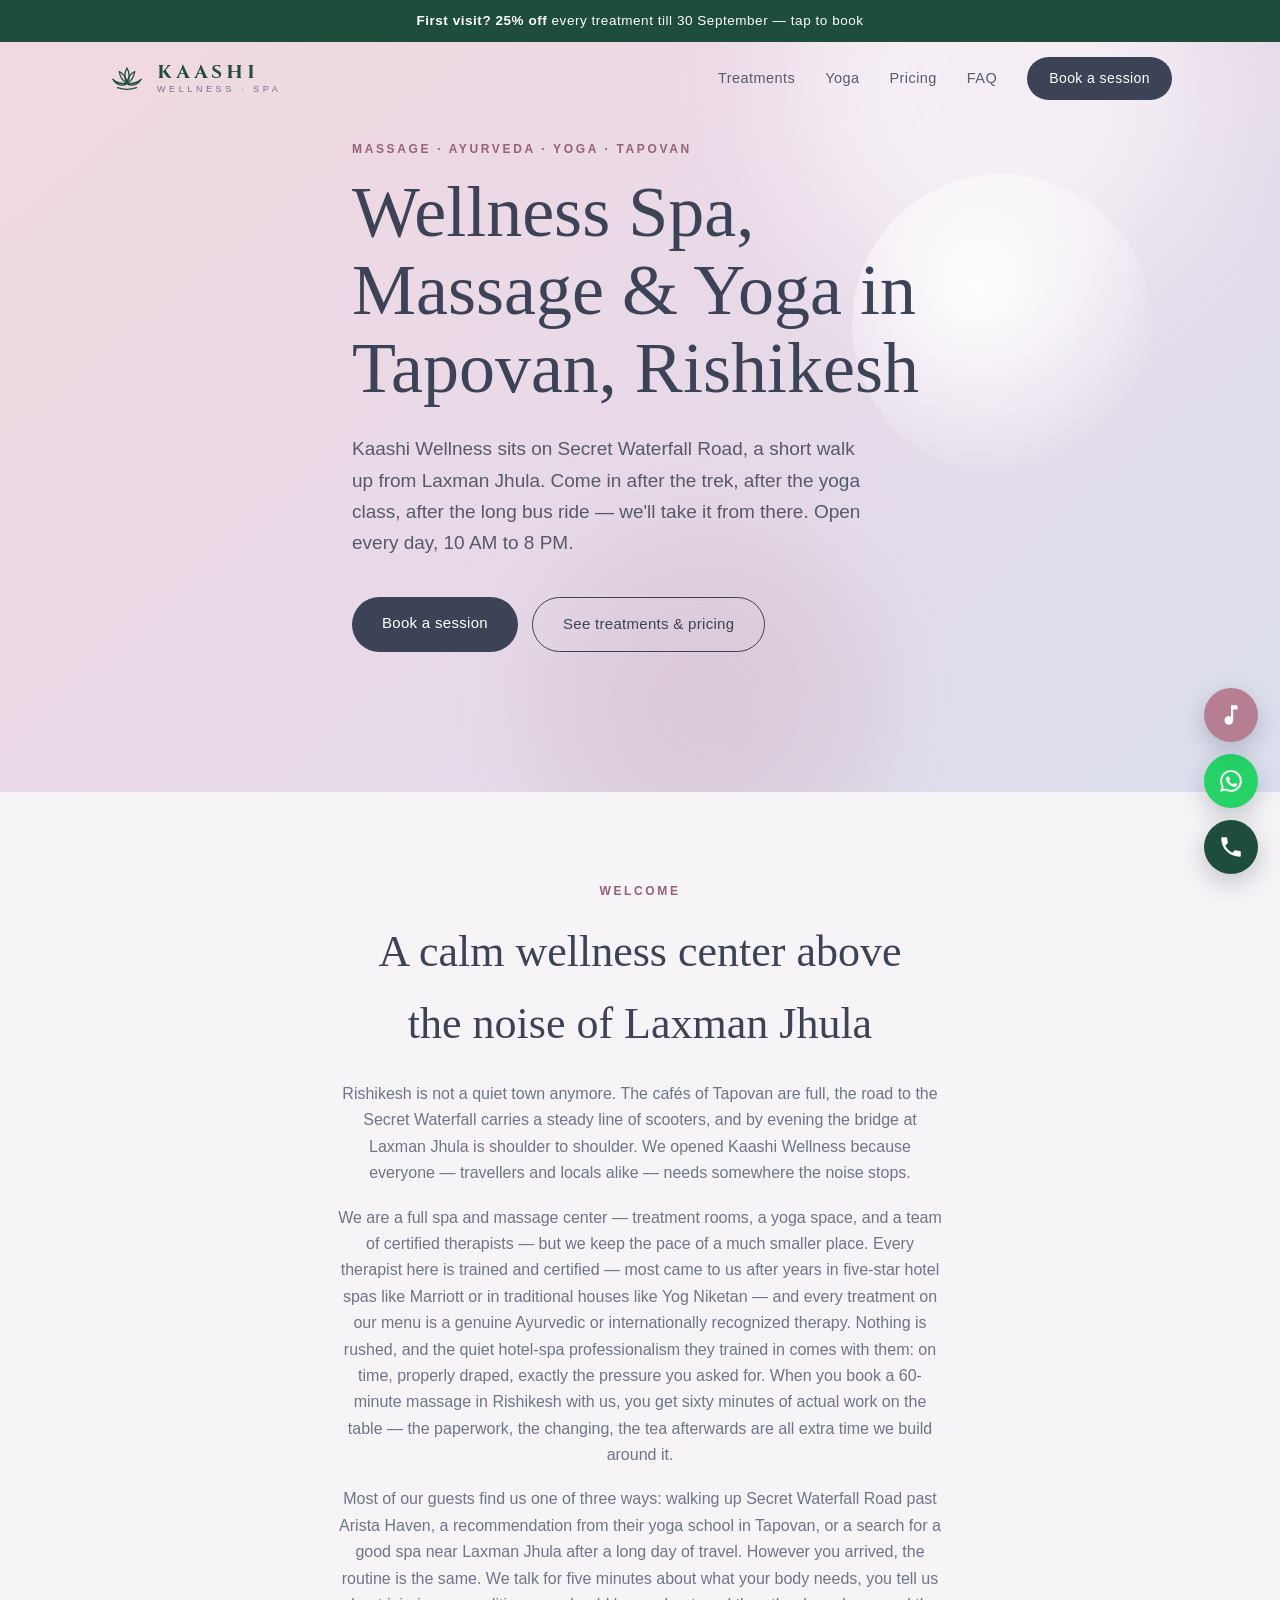
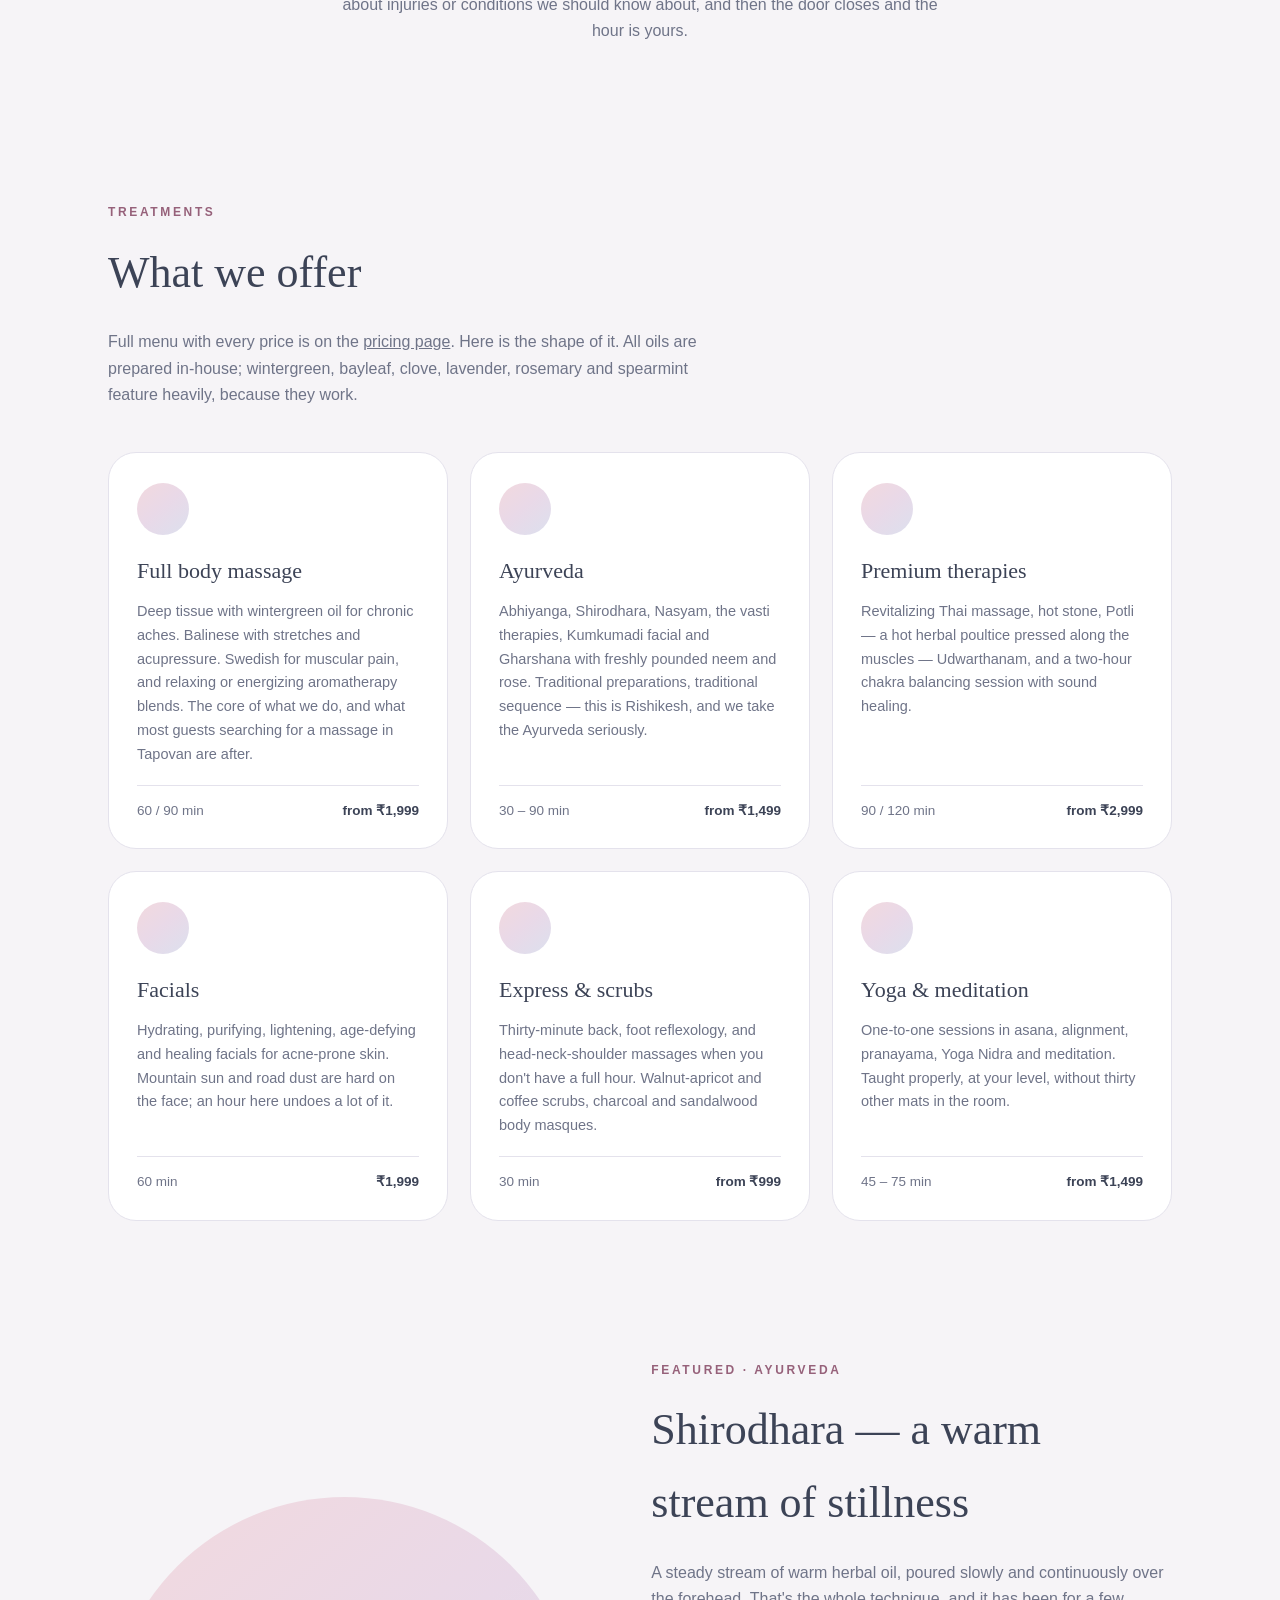
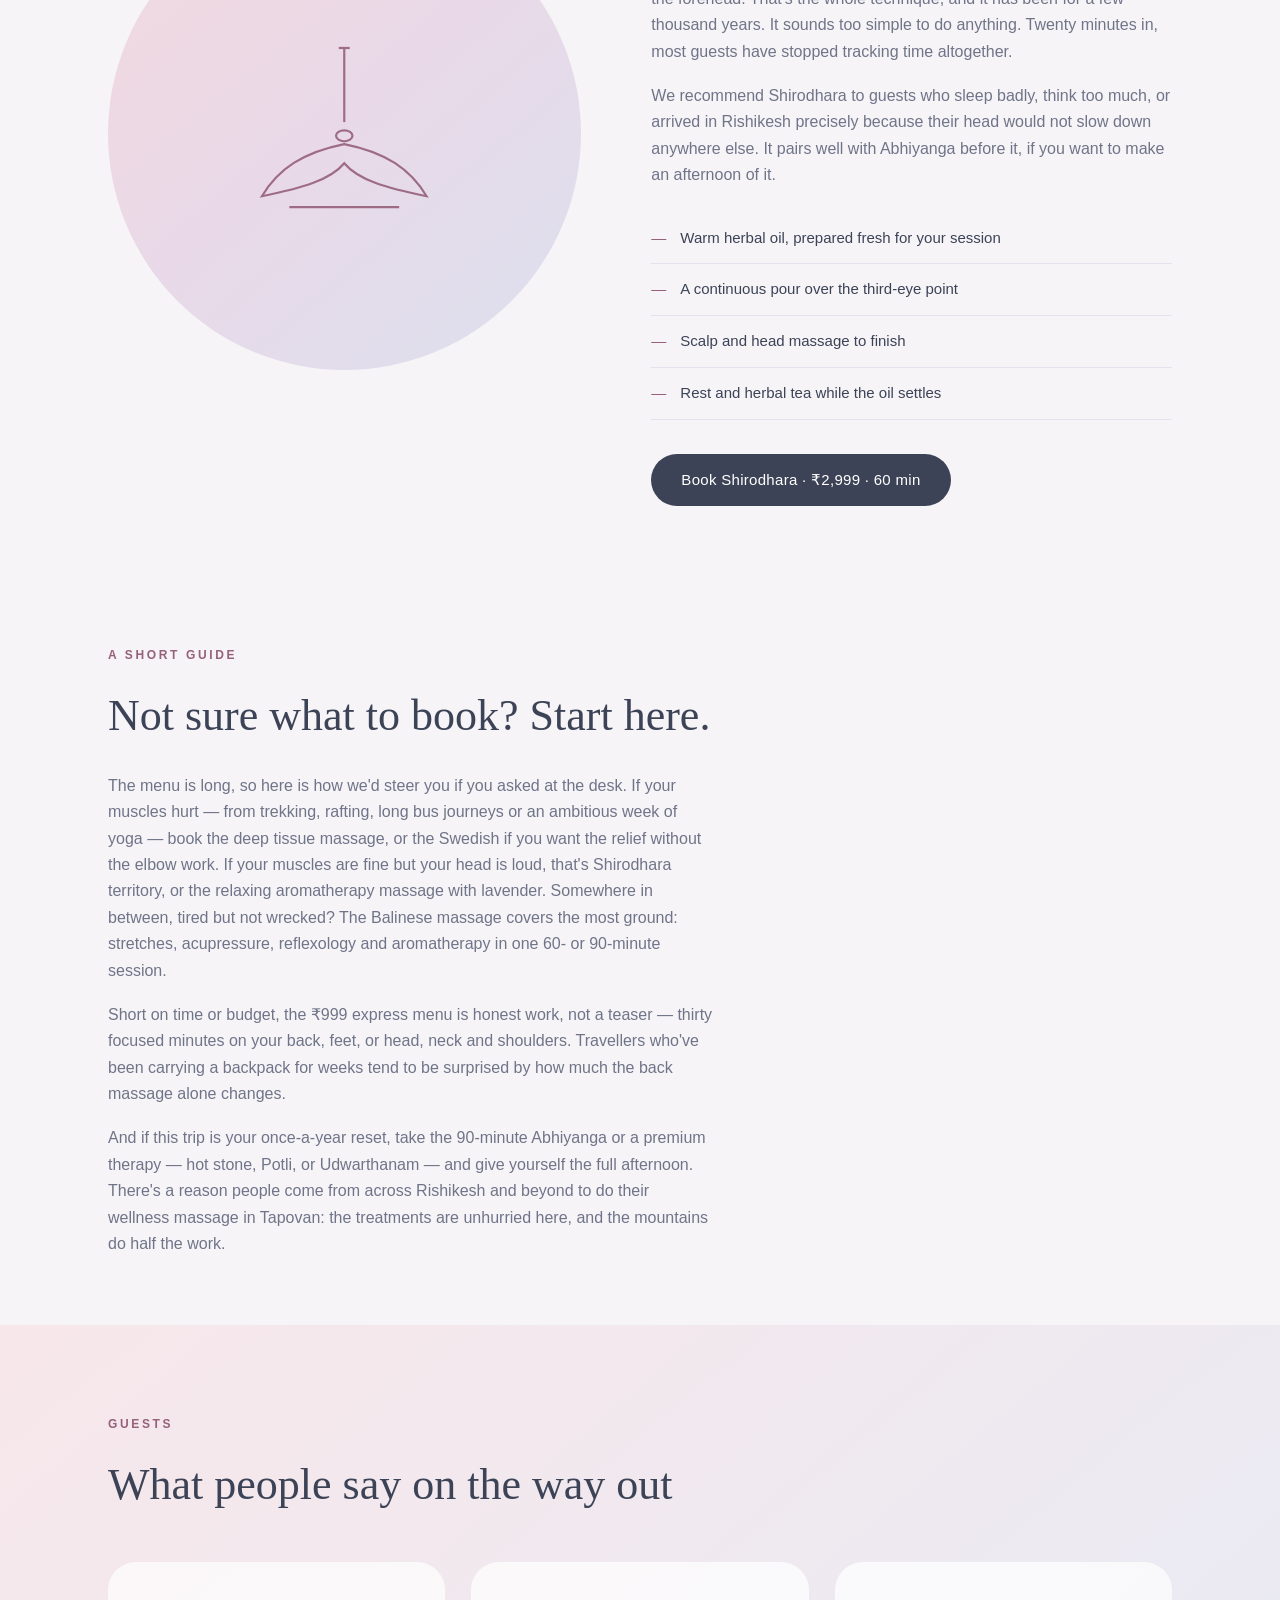
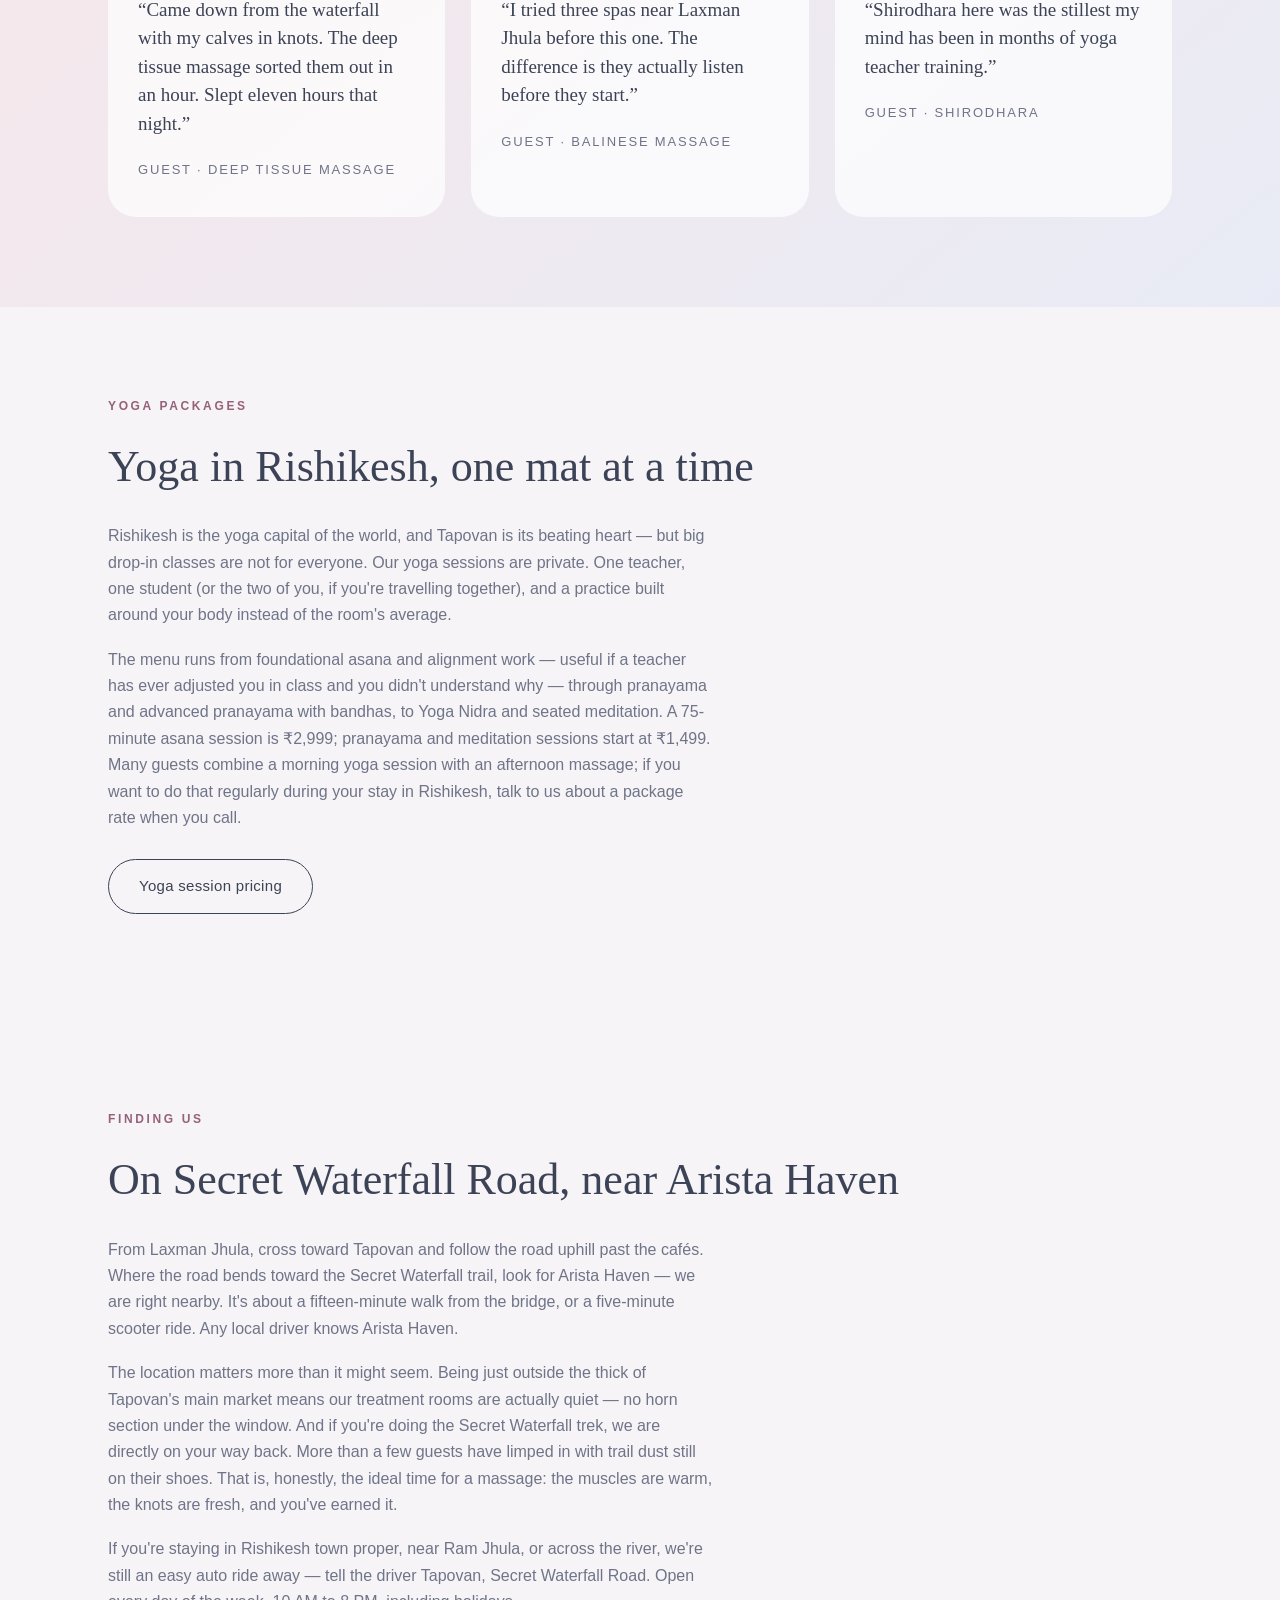
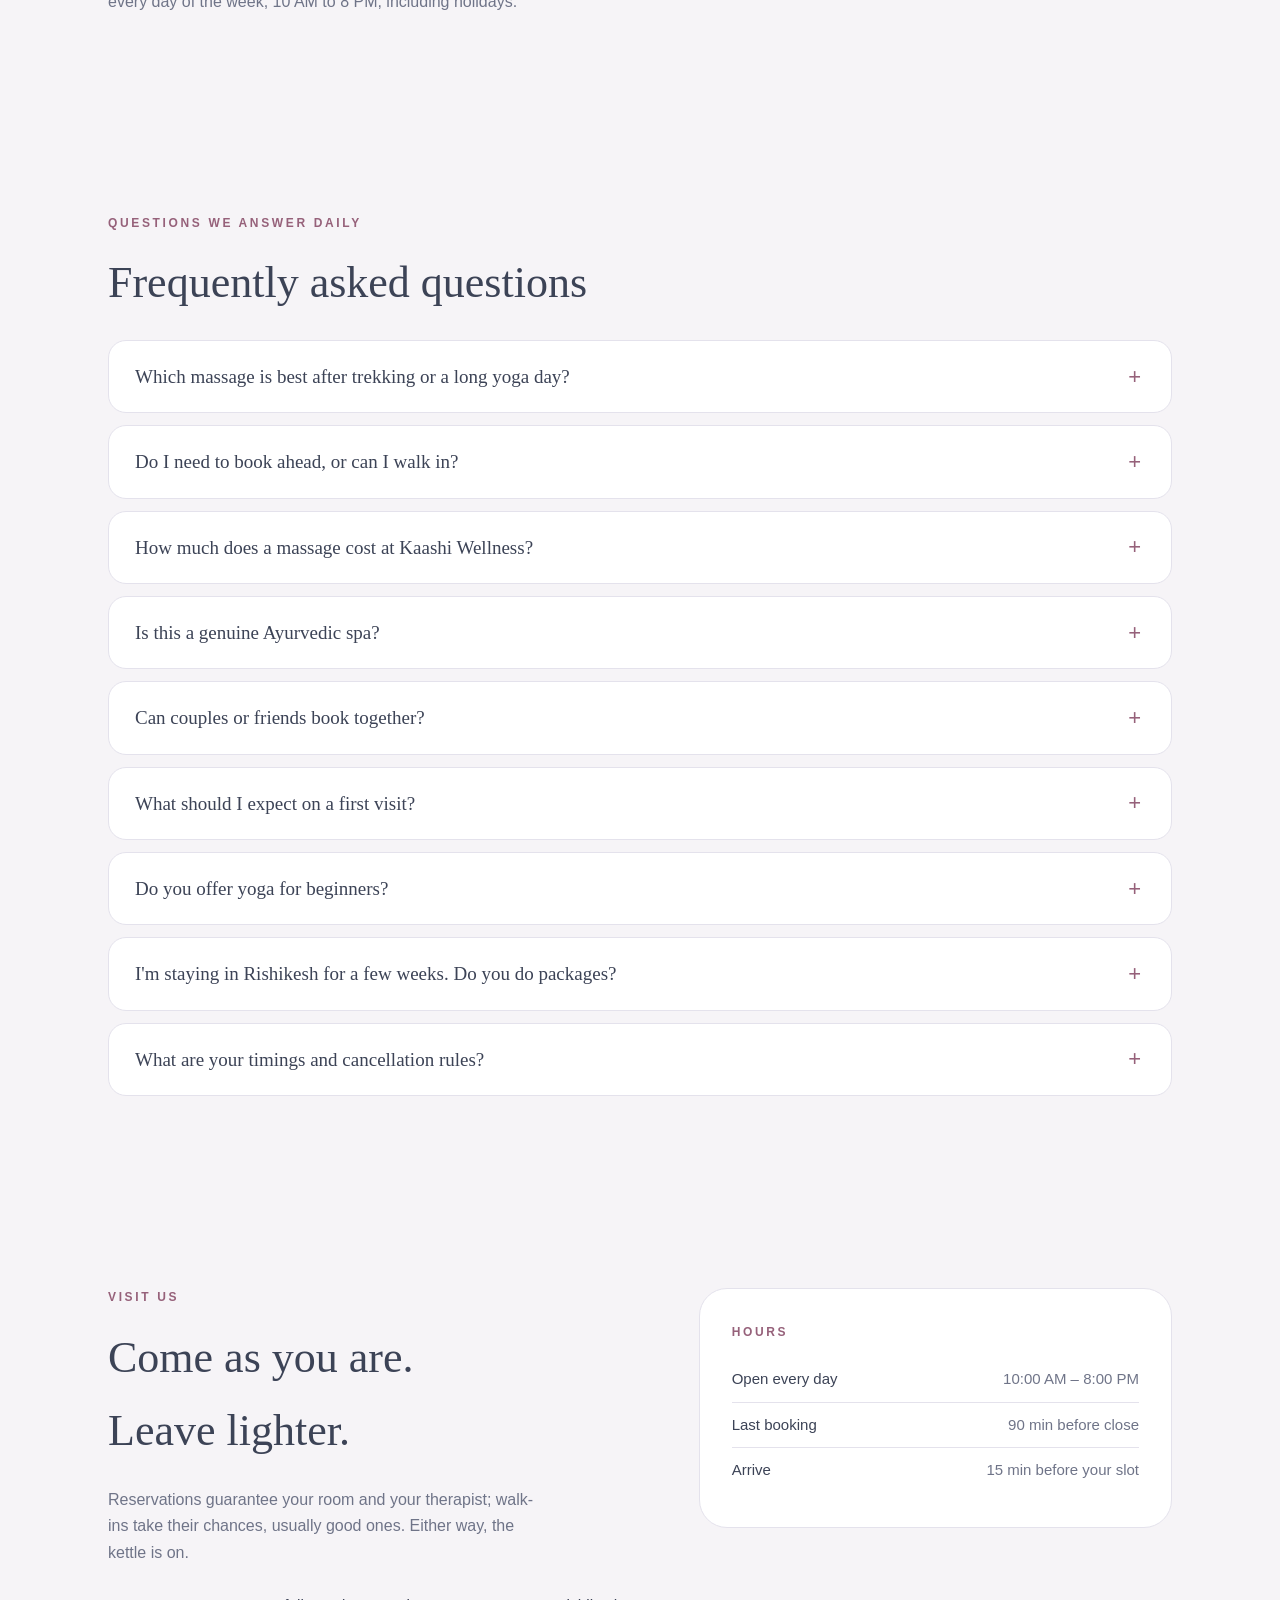
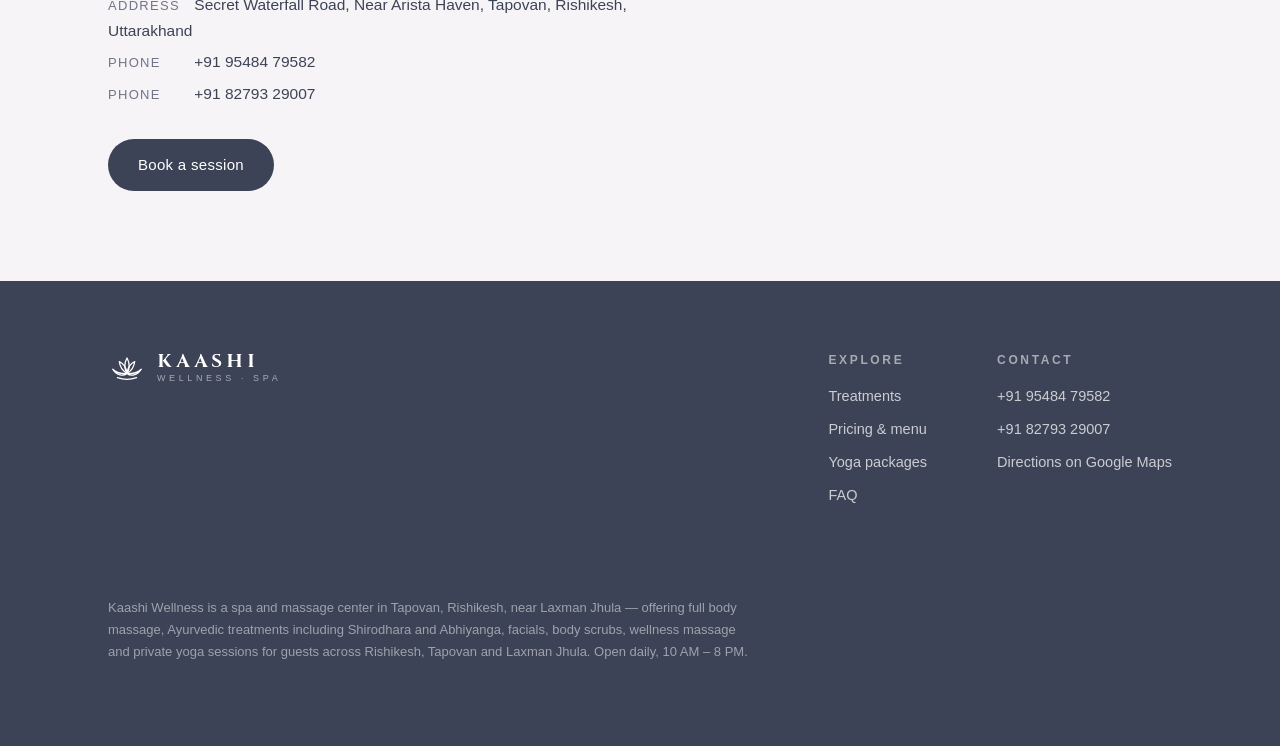
==== commit d9ca0249: "copy: drop 'several' from treatment rooms Co-Authored-By: Claude Fable 5 <noreply@anthropic.com>" ====
--- a/index.html
+++ b/index.html
@@ -148,7 +148,7 @@
     <h2>A calm wellness center above the noise of Laxman Jhula</h2>
     <div class="prose dim">
       <p>Rishikesh is not a quiet town anymore. The cafés of Tapovan are full, the road to the Secret Waterfall carries a steady line of scooters, and by evening the bridge at Laxman Jhula is shoulder to shoulder. We opened Kaashi Wellness because everyone — travellers and locals alike — needs somewhere the noise stops.</p>
-      <p>We are a full spa and massage center — several treatment rooms, a yoga space, and a team of certified therapists — but we keep the pace of a much smaller place. Every therapist here is trained and certified — most came to us after years in five-star hotel spas like Marriott or in traditional houses like Yog Niketan — and every treatment on our menu is a genuine Ayurvedic or internationally recognized therapy. Nothing is rushed, and the quiet hotel-spa professionalism they trained in comes with them: on time, properly draped, exactly the pressure you asked for. When you book a 60-minute massage in Rishikesh with us, you get sixty minutes of actual work on the table — the paperwork, the changing, the tea afterwards are all extra time we build around it.</p>
+      <p>We are a full spa and massage center — treatment rooms, a yoga space, and a team of certified therapists — but we keep the pace of a much smaller place. Every therapist here is trained and certified — most came to us after years in five-star hotel spas like Marriott or in traditional houses like Yog Niketan — and every treatment on our menu is a genuine Ayurvedic or internationally recognized therapy. Nothing is rushed, and the quiet hotel-spa professionalism they trained in comes with them: on time, properly draped, exactly the pressure you asked for. When you book a 60-minute massage in Rishikesh with us, you get sixty minutes of actual work on the table — the paperwork, the changing, the tea afterwards are all extra time we build around it.</p>
       <p>Most of our guests find us one of three ways: walking up Secret Waterfall Road past Arista Haven, a recommendation from their yoga school in Tapovan, or a search for a good spa near Laxman Jhula after a long day of travel. However you arrived, the routine is the same. We talk for five minutes about what your body needs, you tell us about injuries or conditions we should know about, and then the door closes and the hour is yours.</p>
     </div>
   </div>
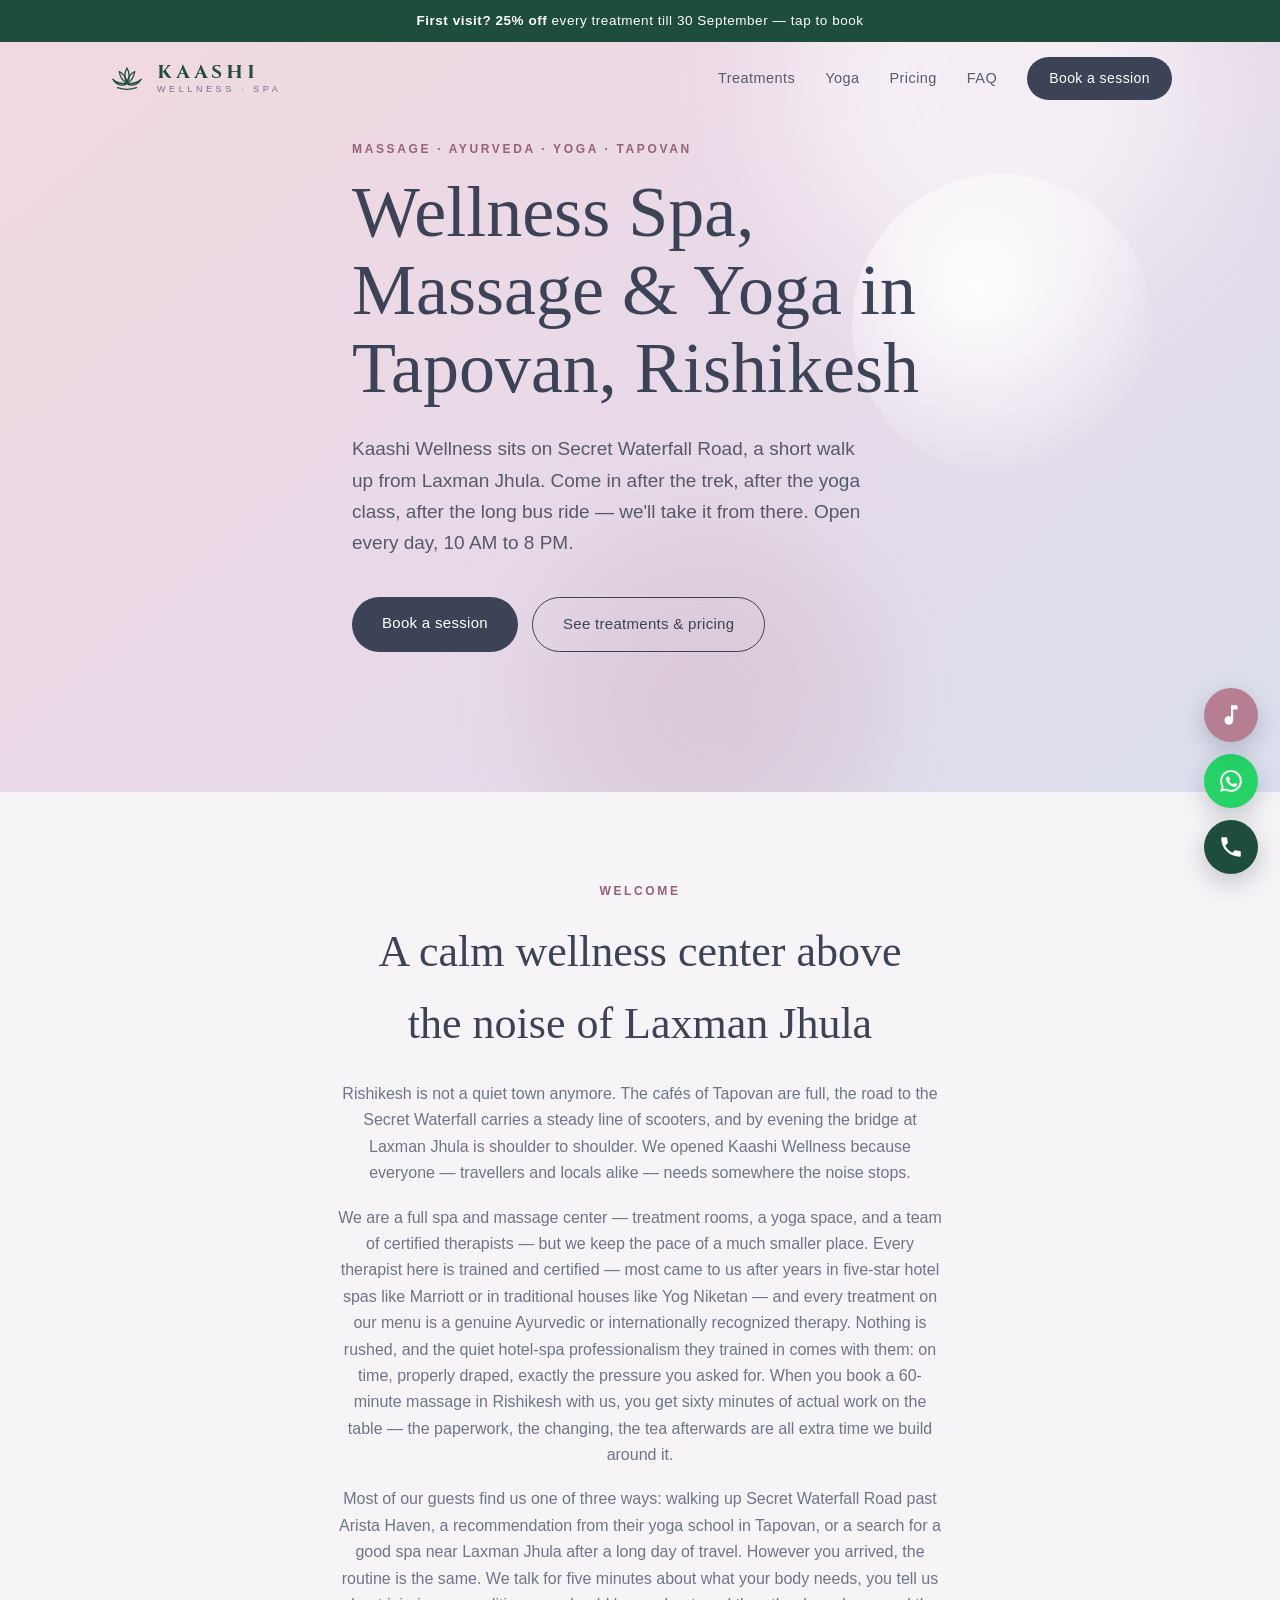
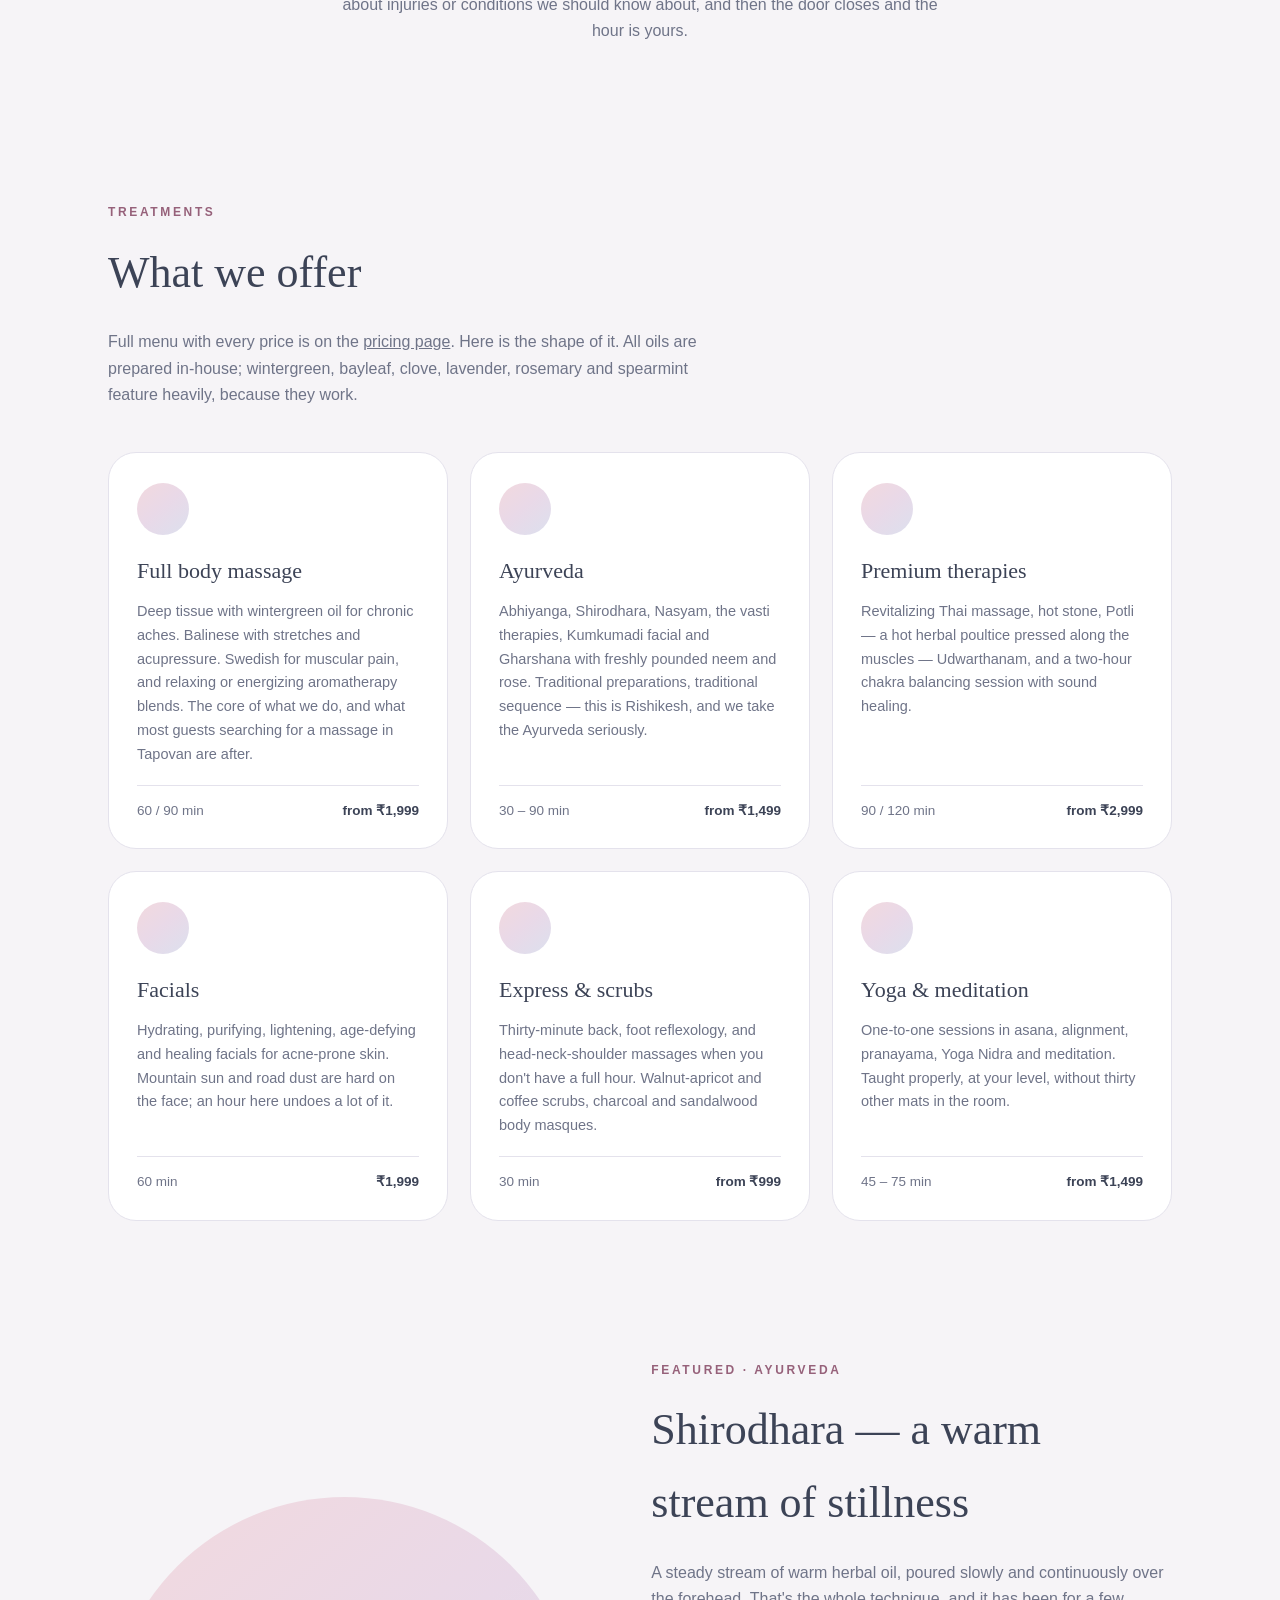
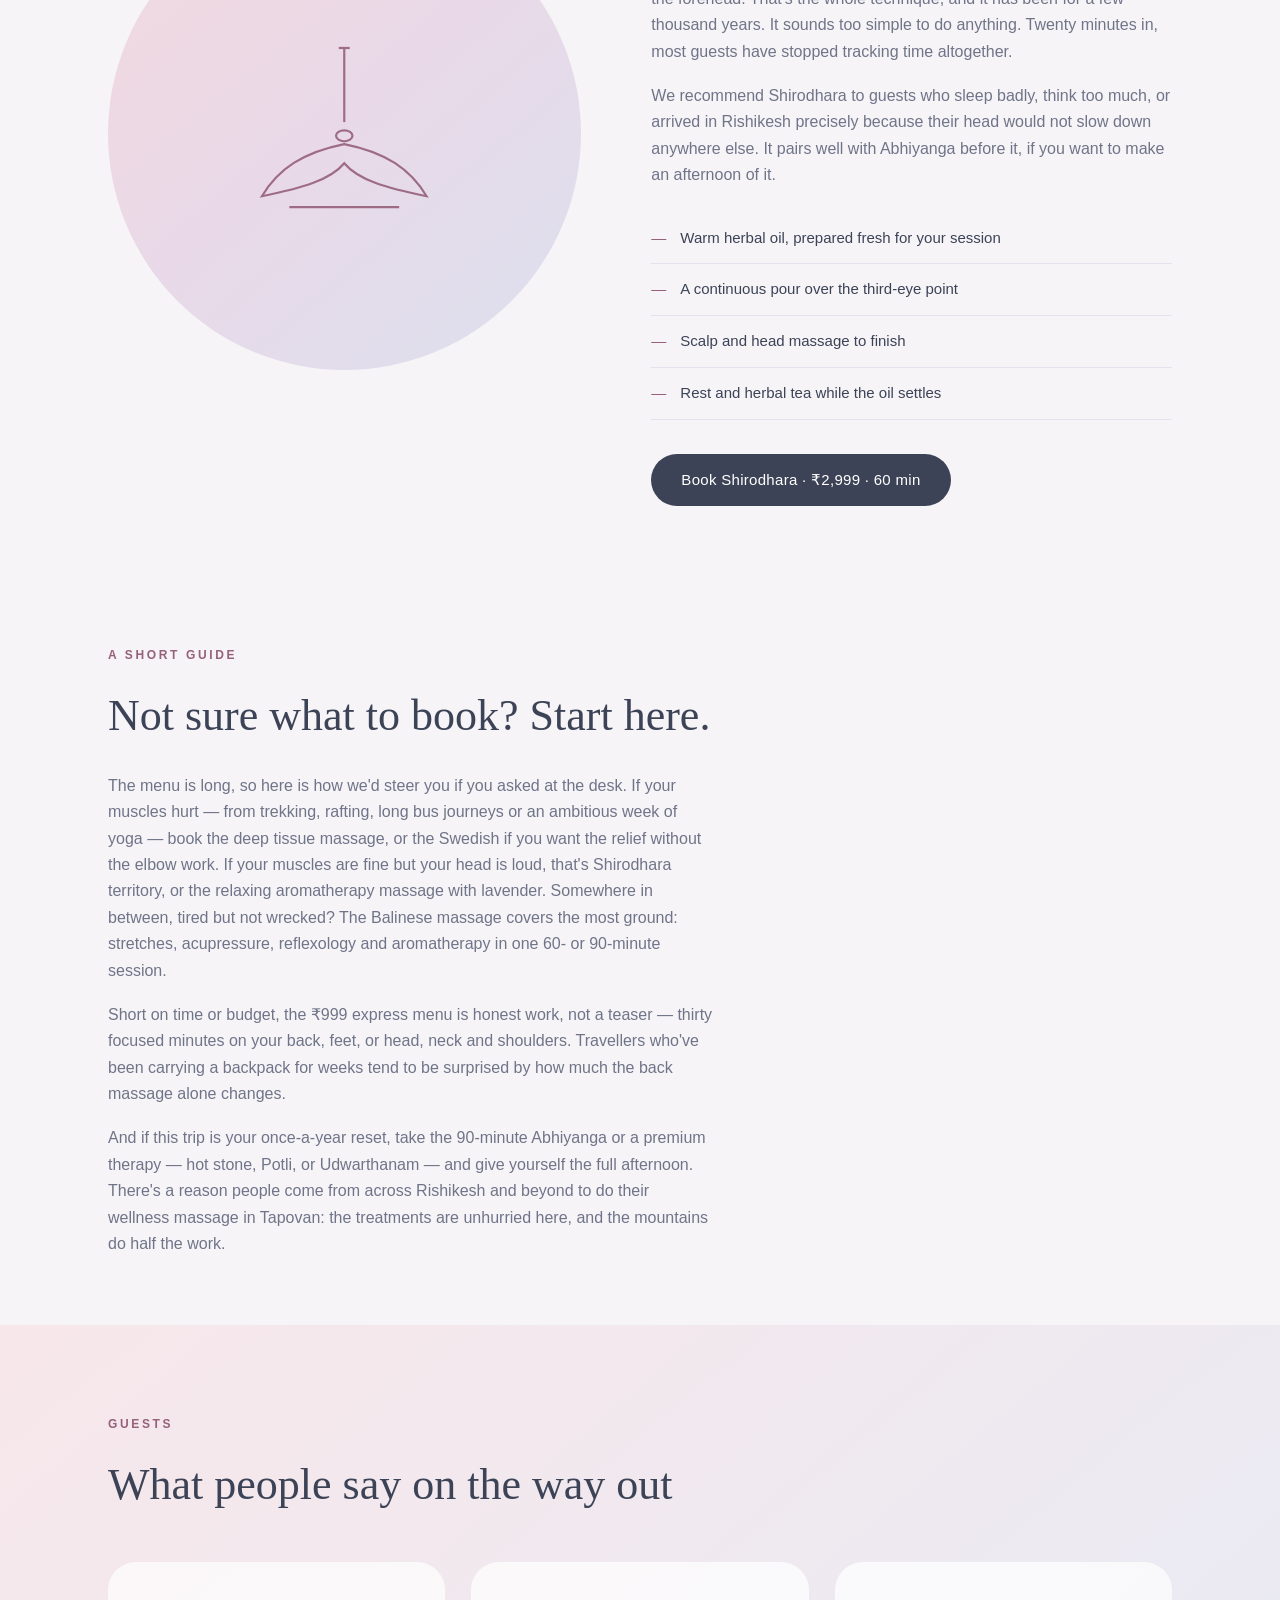
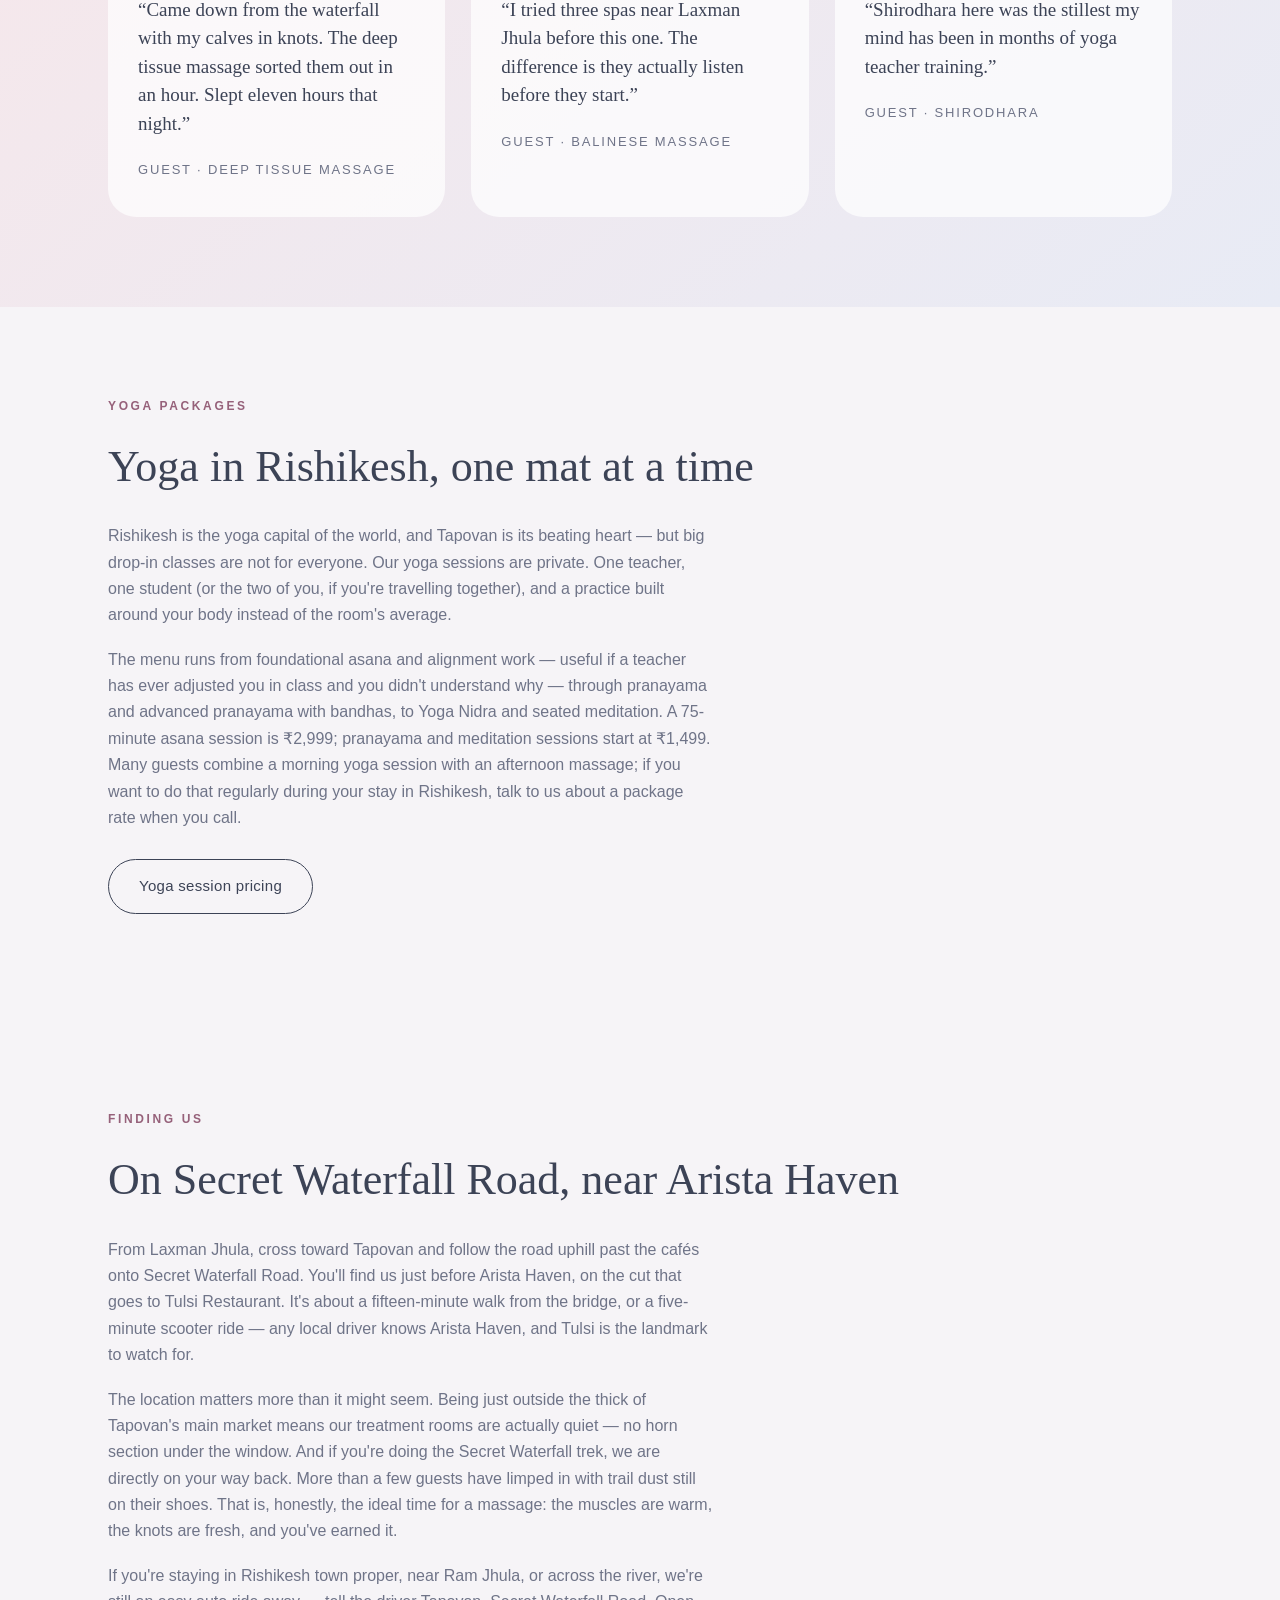
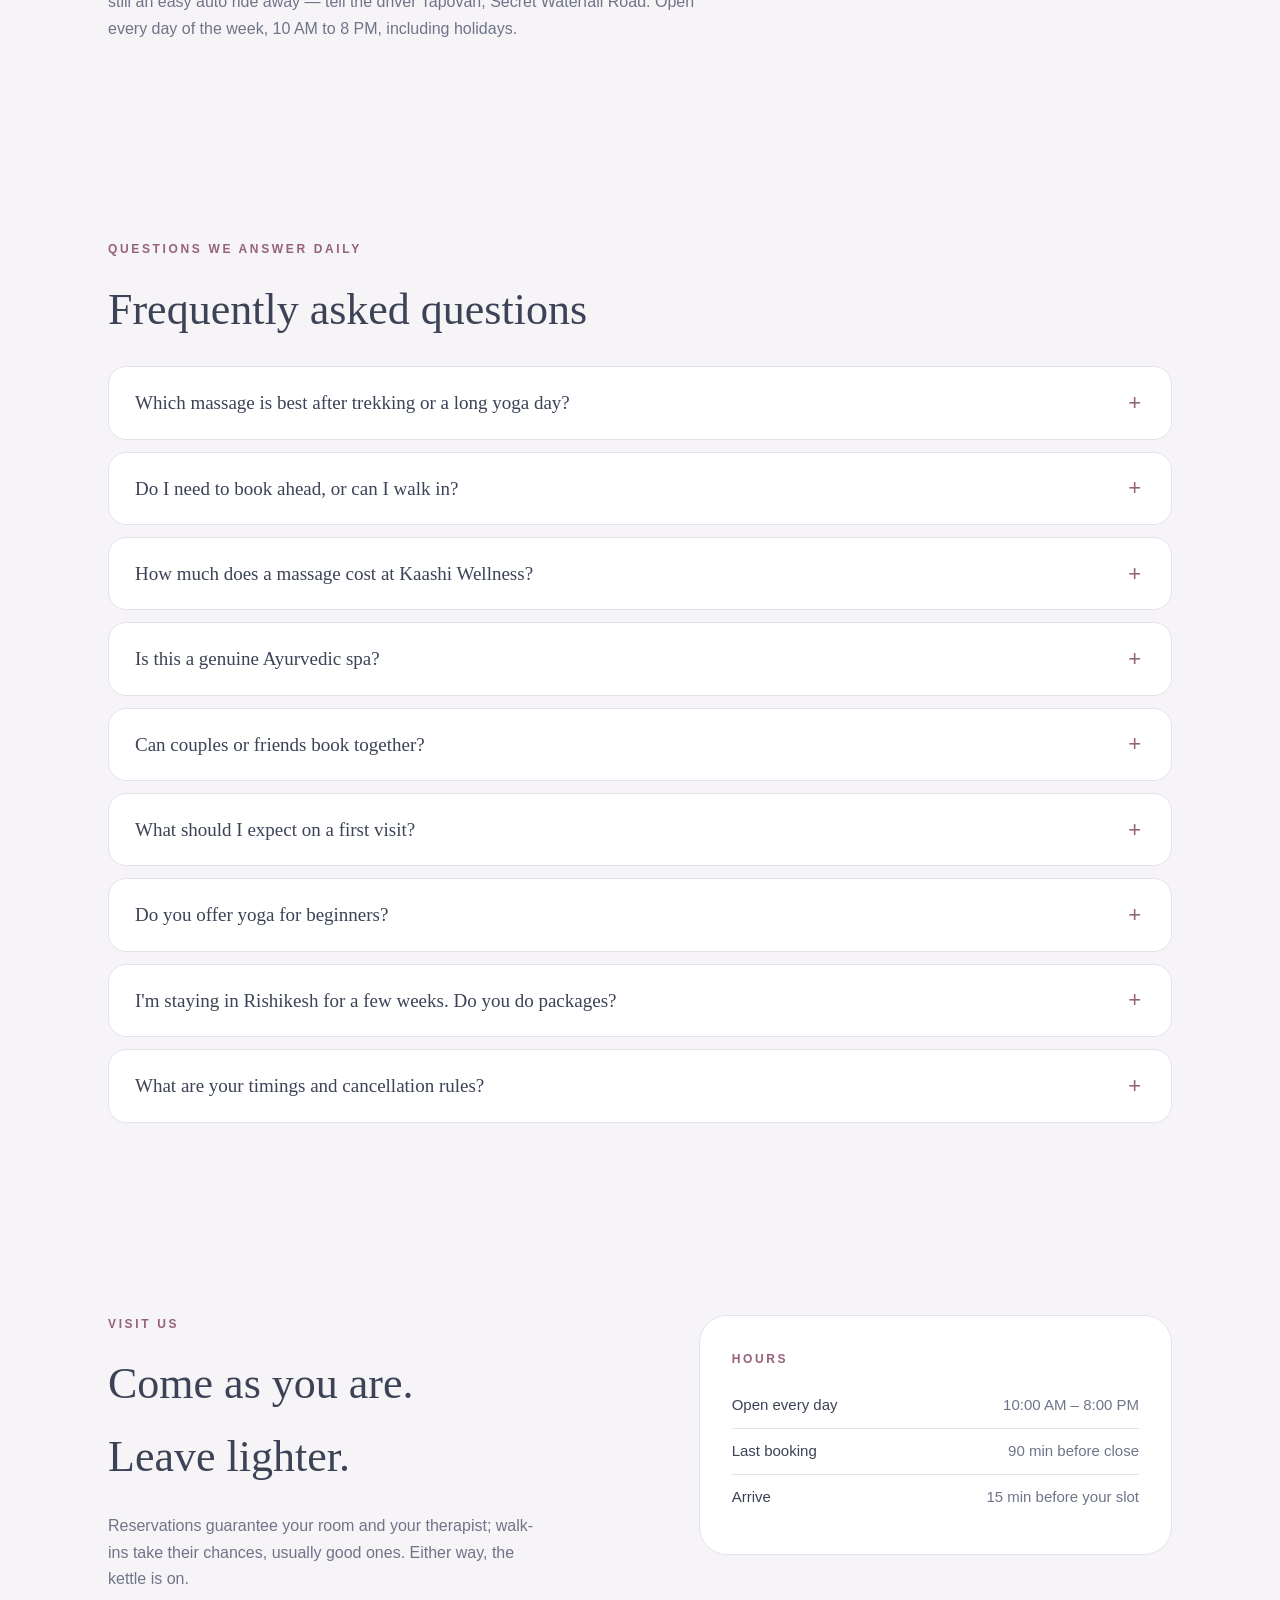
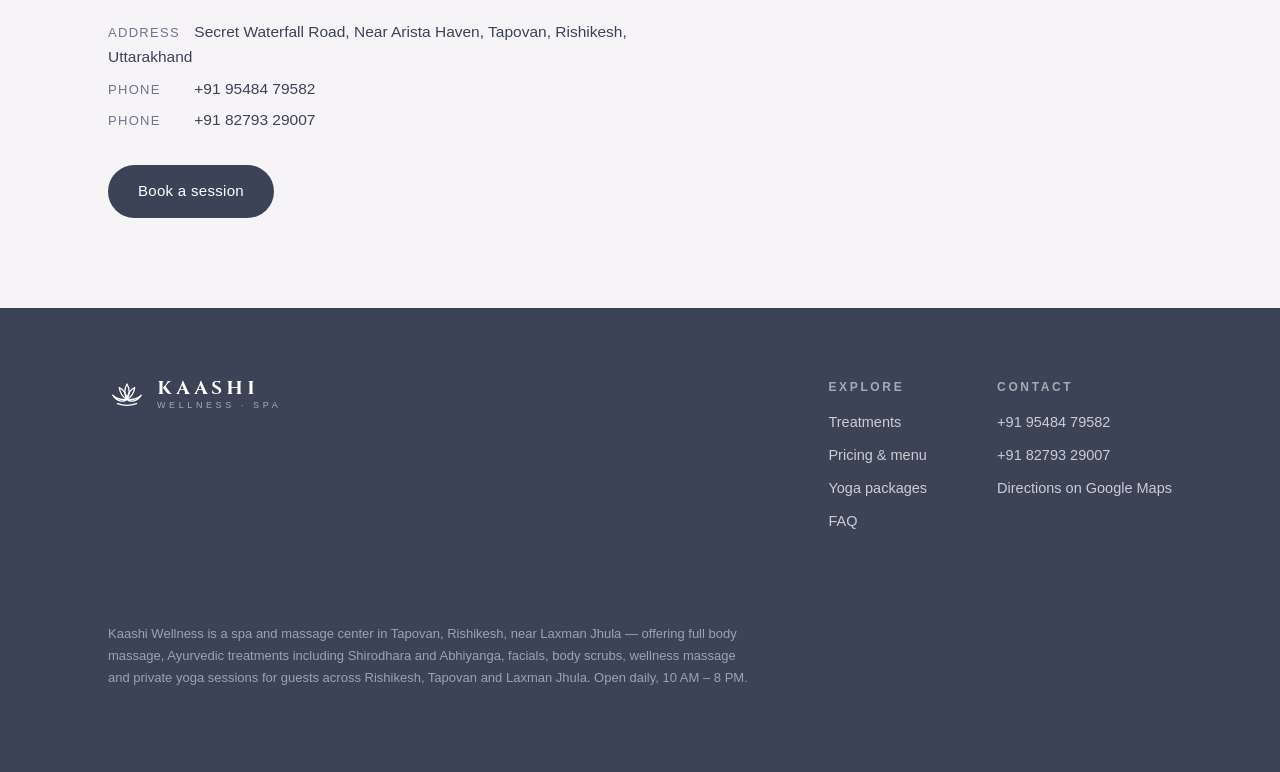
==== commit 995731b5: "copy: precise directions — before Arista Haven on the Tulsi Restaurant cut Co-Authored-By: Claude Fa" ====
--- a/index.html
+++ b/index.html
@@ -279,7 +279,7 @@
     <p class="eyebrow">Finding us</p>
     <h2>On Secret Waterfall Road, near Arista Haven</h2>
     <div class="prose dim">
-      <p>From Laxman Jhula, cross toward Tapovan and follow the road uphill past the cafés. Where the road bends toward the Secret Waterfall trail, look for Arista Haven — we are right nearby. It's about a fifteen-minute walk from the bridge, or a five-minute scooter ride. Any local driver knows Arista Haven.</p>
+      <p>From Laxman Jhula, cross toward Tapovan and follow the road uphill past the cafés onto Secret Waterfall Road. You'll find us just before Arista Haven, on the cut that goes to Tulsi Restaurant. It's about a fifteen-minute walk from the bridge, or a five-minute scooter ride — any local driver knows Arista Haven, and Tulsi is the landmark to watch for.</p>
       <p>The location matters more than it might seem. Being just outside the thick of Tapovan's main market means our treatment rooms are actually quiet — no horn section under the window. And if you're doing the Secret Waterfall trek, we are directly on your way back. More than a few guests have limped in with trail dust still on their shoes. That is, honestly, the ideal time for a massage: the muscles are warm, the knots are fresh, and you've earned it.</p>
       <p>If you're staying in Rishikesh town proper, near Ram Jhula, or across the river, we're still an easy auto ride away — tell the driver Tapovan, Secret Waterfall Road. Open every day of the week, 10 AM to 8 PM, including holidays.</p>
     </div>
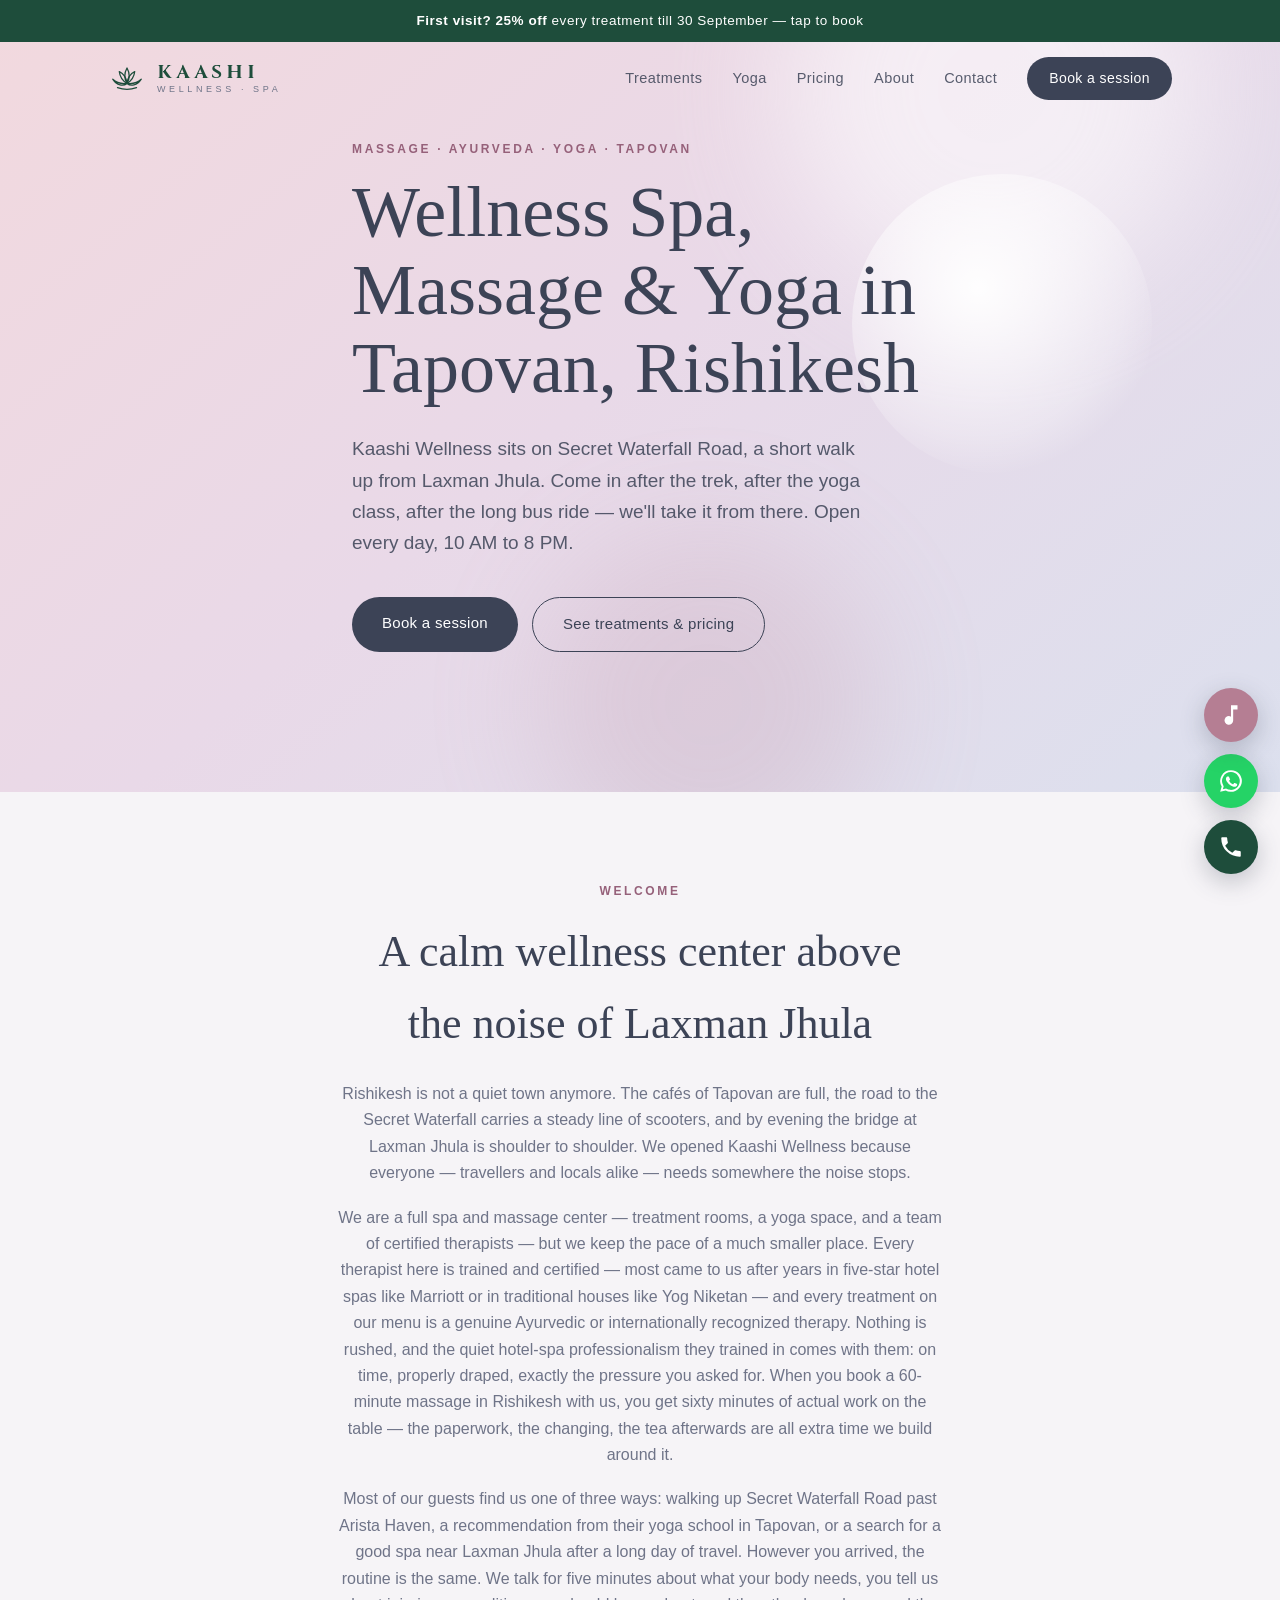
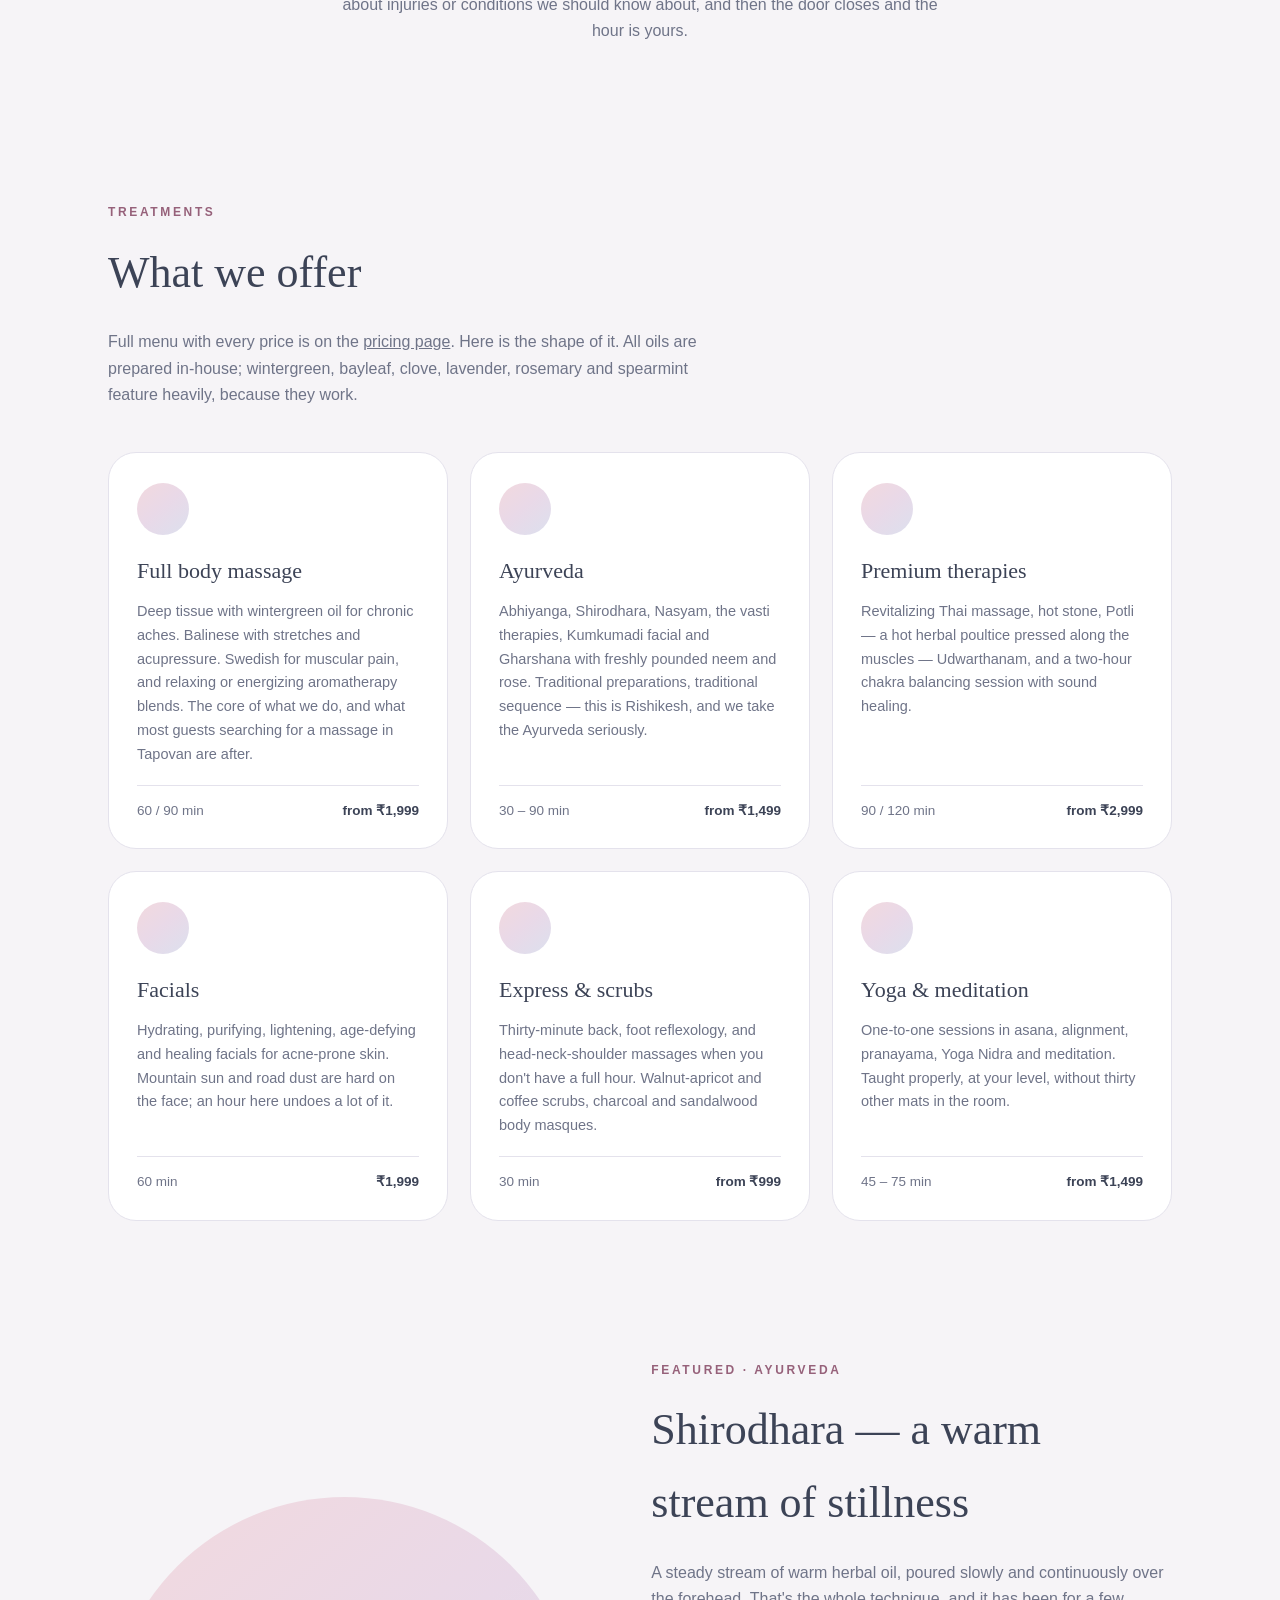
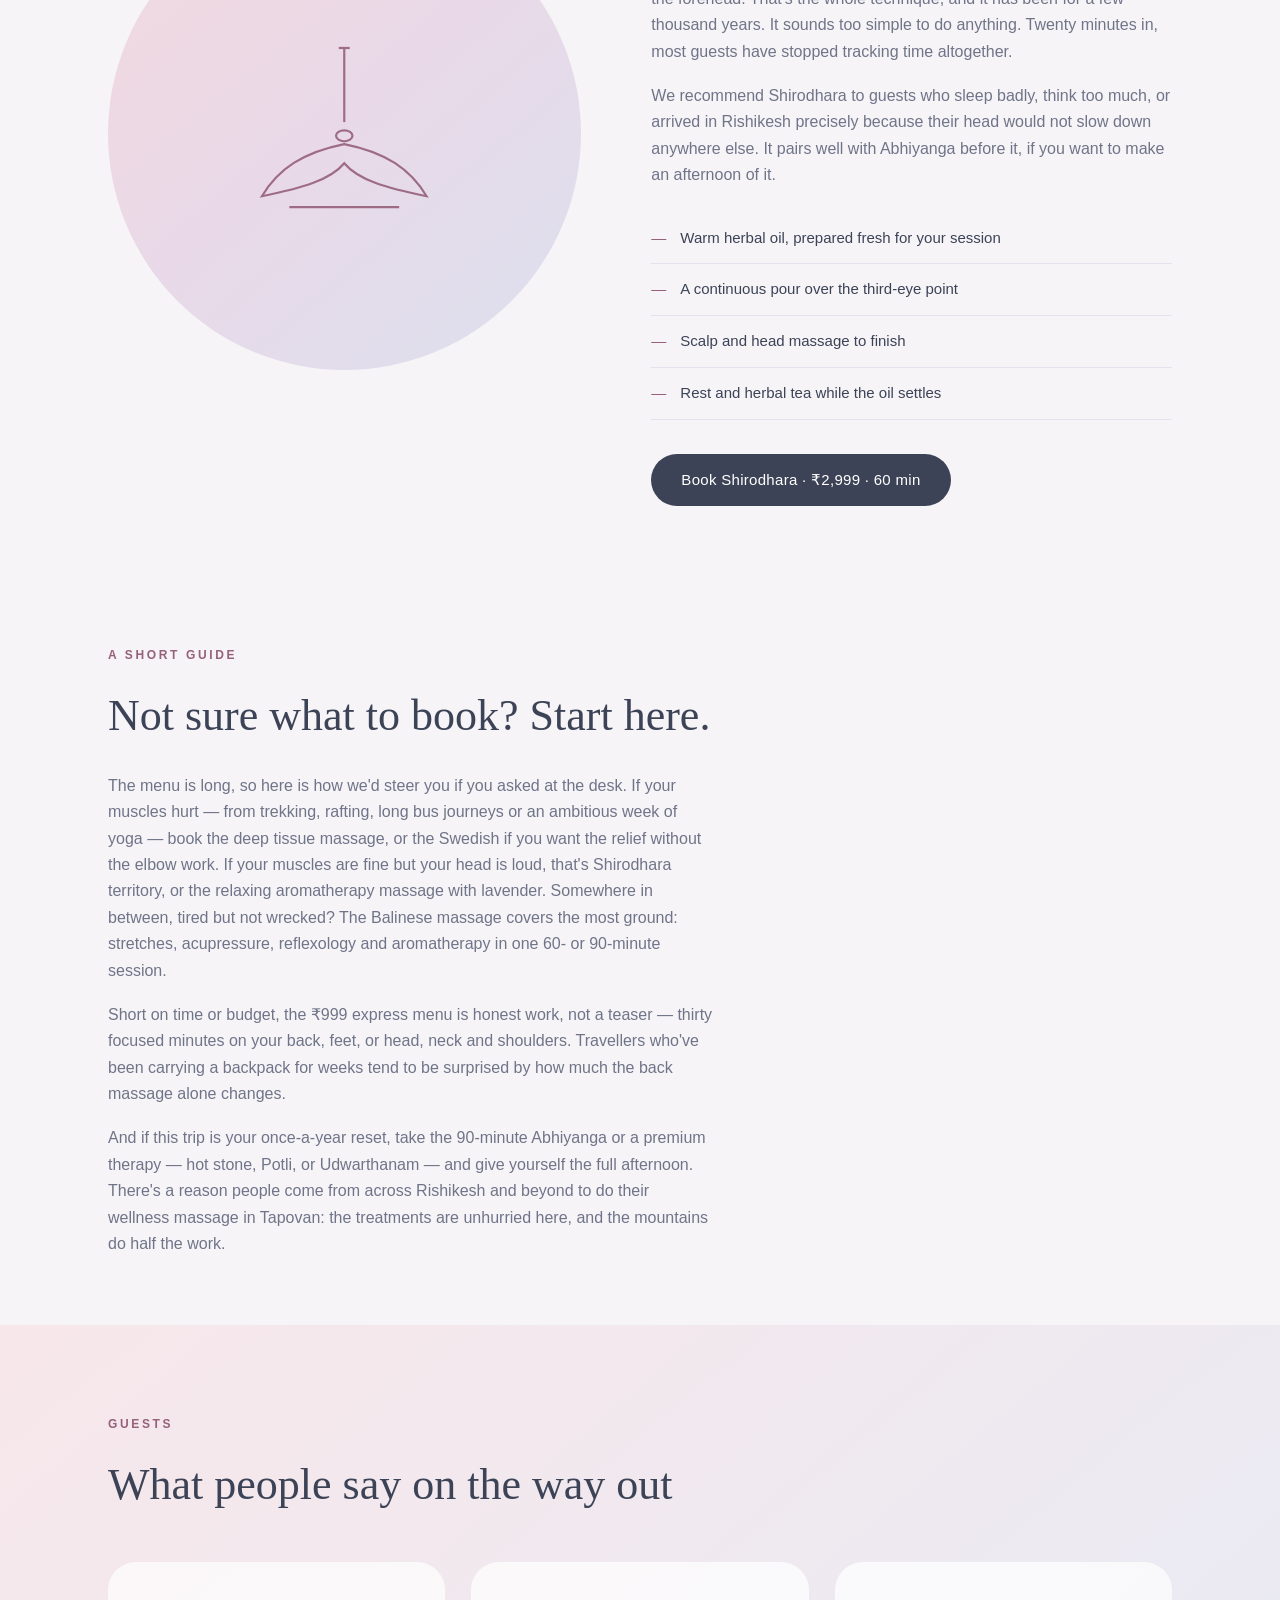
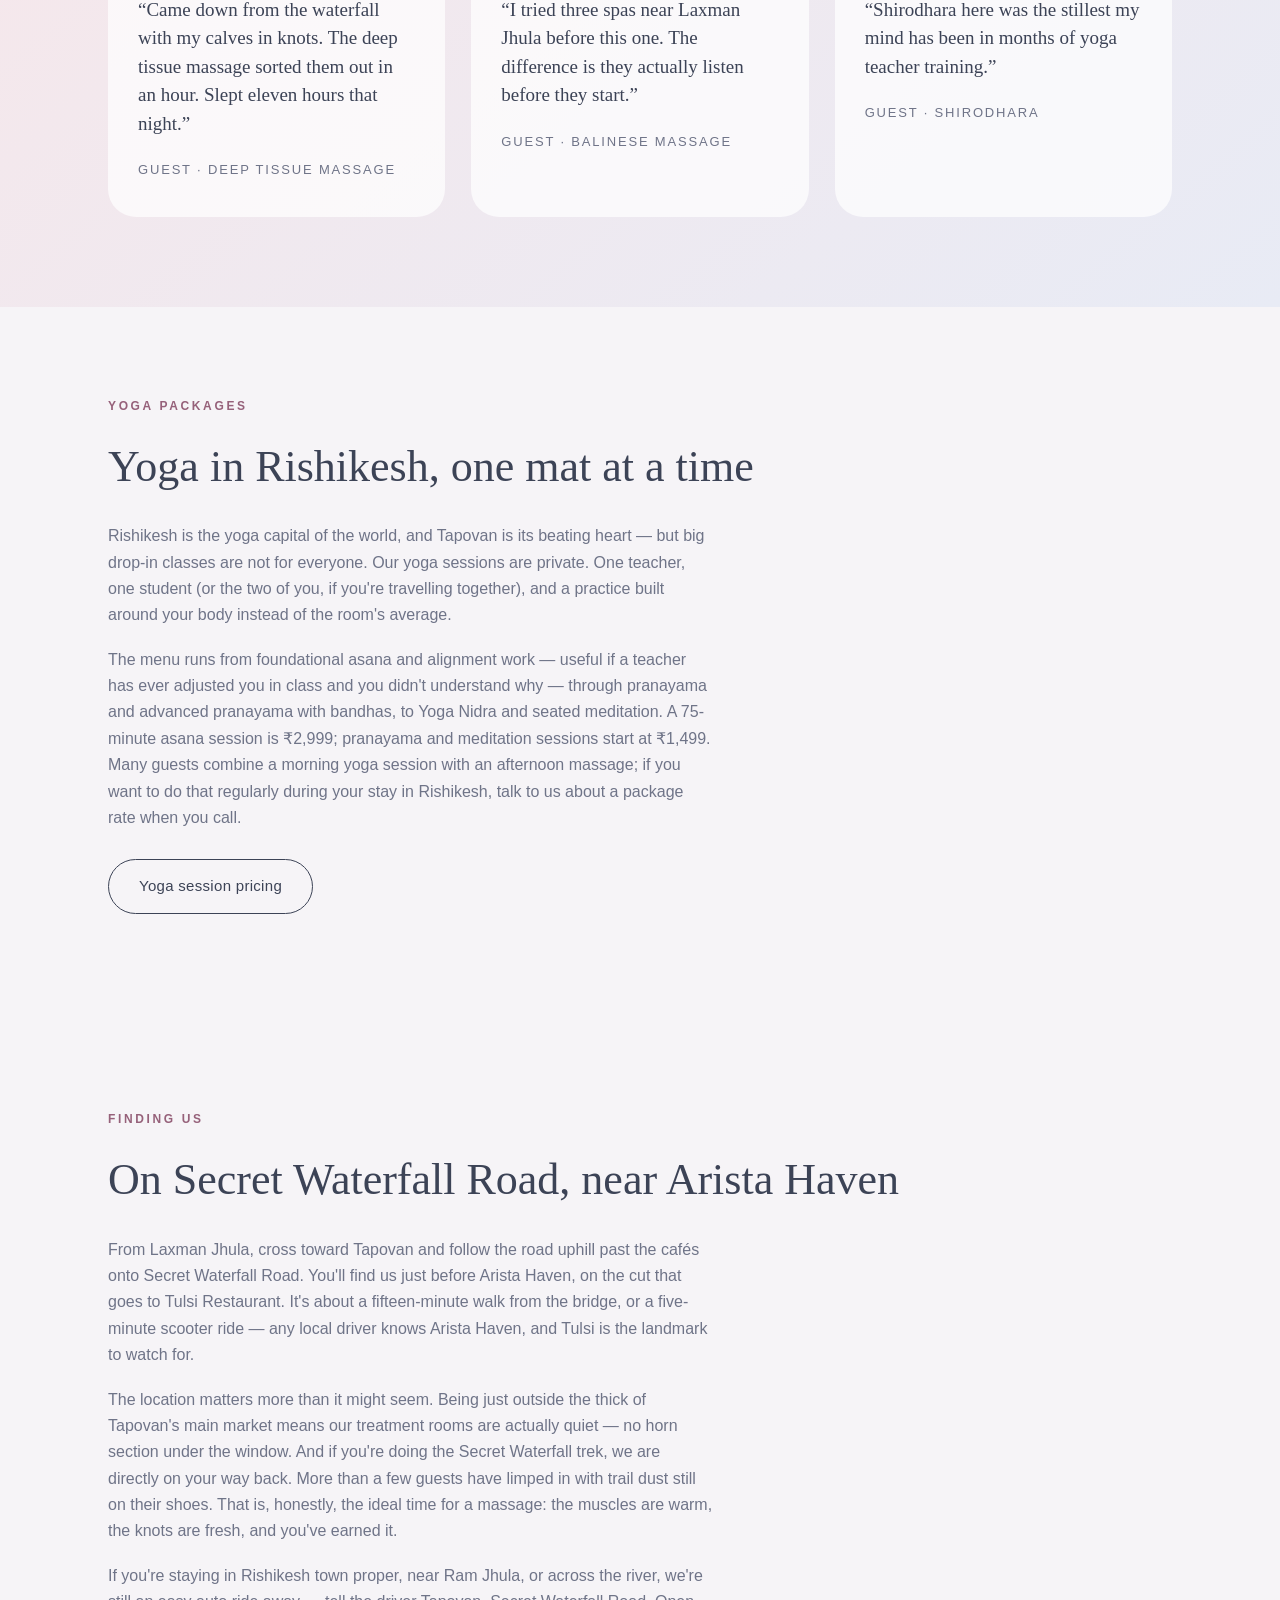
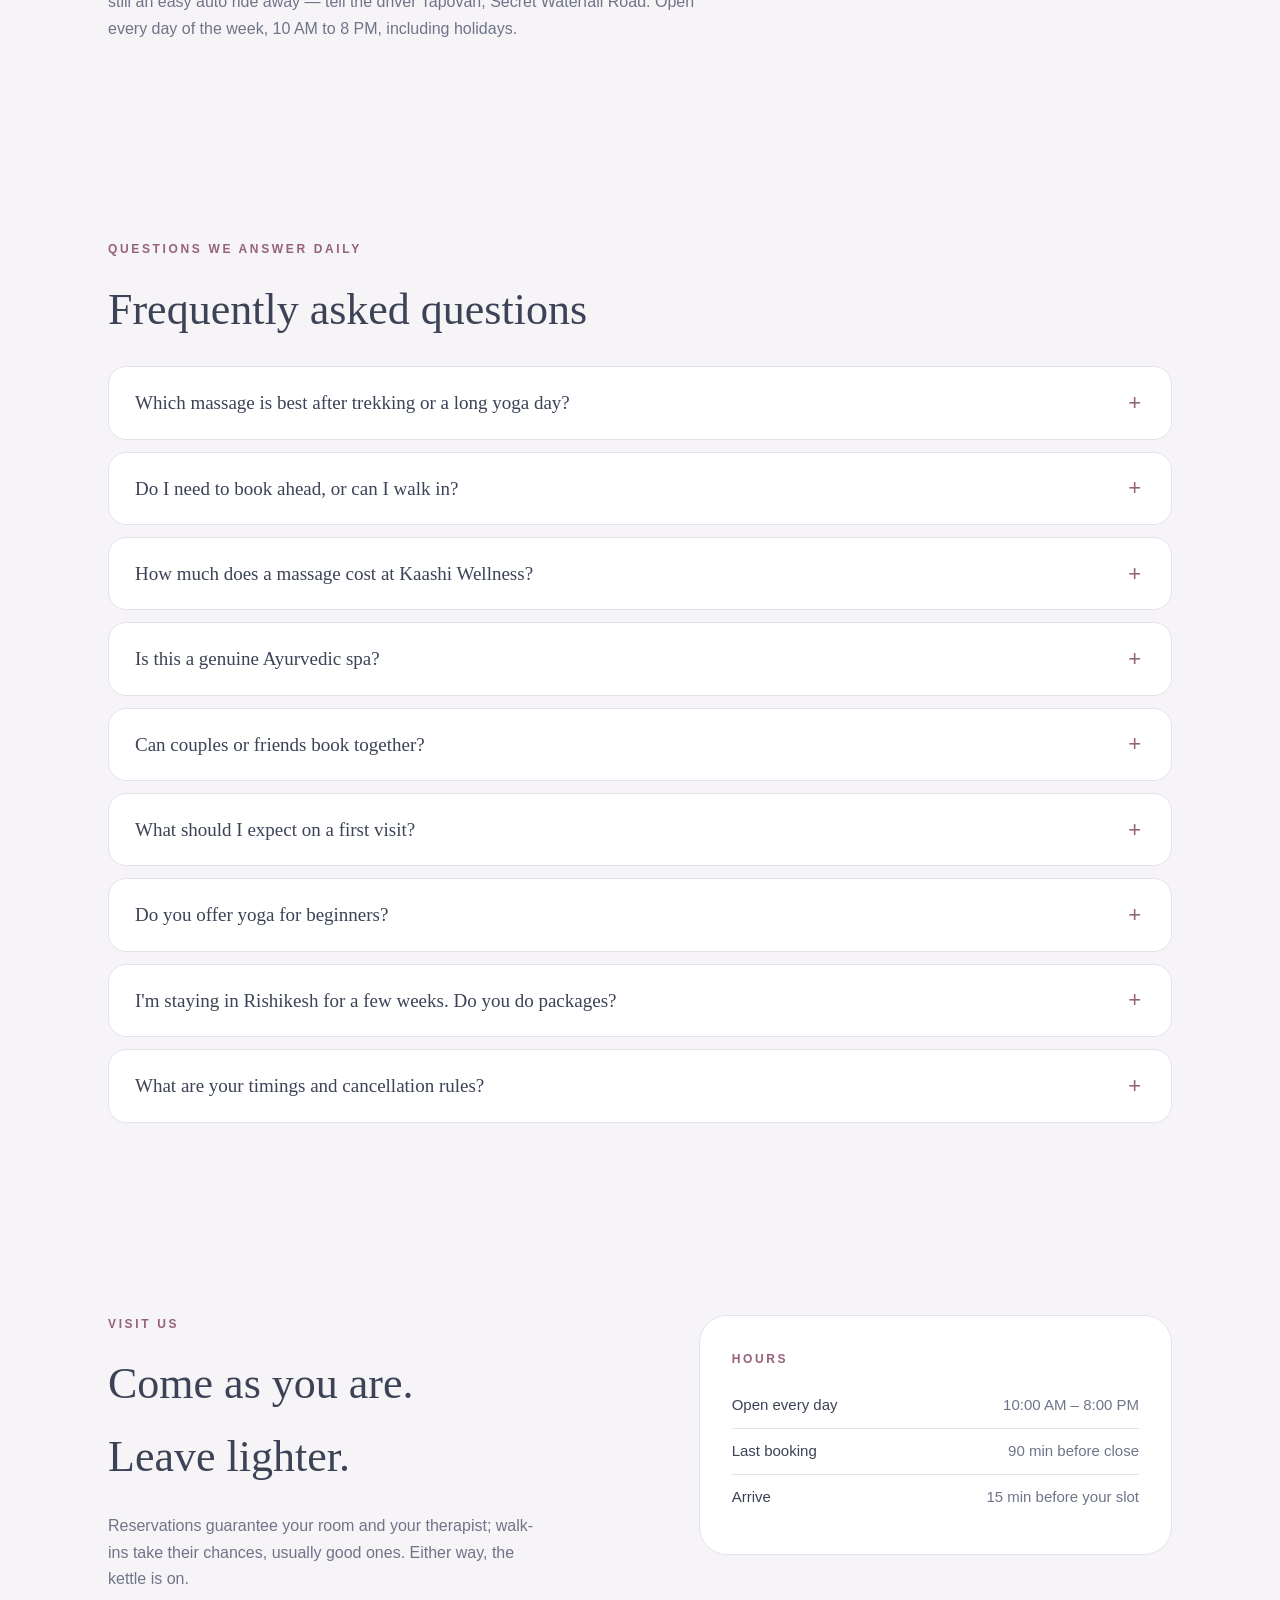
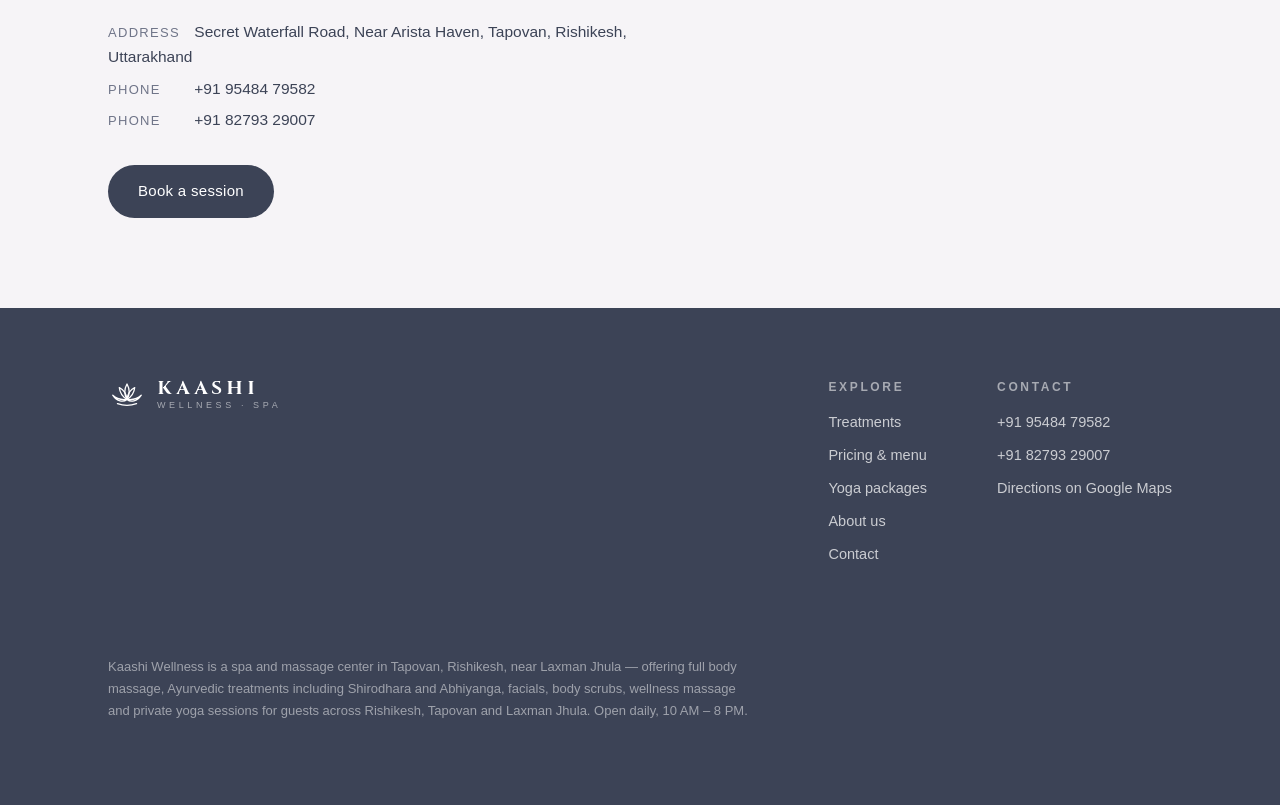
==== commit d587b19d: "feat: about and contact pages with map embed, nav/footer/sitemap updates, vercel config Co-Authored-" ====
--- a/index.html
+++ b/index.html
@@ -119,7 +119,8 @@
       <a href="#services">Treatments</a>
       <a href="#yoga">Yoga</a>
       <a href="pricing.html">Pricing</a>
-      <a href="#faq">FAQ</a>
+      <a href="about.html">About</a>
+      <a href="contact.html">Contact</a>
       <a class="btn" href="tel:+919548479582" data-book="a session">Book a session</a>
     </div>
   </div>
@@ -367,7 +368,8 @@
         <a href="#services">Treatments</a>
         <a href="pricing.html">Pricing &amp; menu</a>
         <a href="#yoga">Yoga packages</a>
-        <a href="#faq">FAQ</a>
+        <a href="about.html">About us</a>
+        <a href="contact.html">Contact</a>
       </div>
       <div>
         <h4>Contact</h4>
--- a/css/style.css
+++ b/css/style.css
@@ -421,6 +421,29 @@
 @media (prefers-reduced-motion: reduce) { .fab.music[aria-pressed="true"] { animation: none; } }
 @media (max-width: 760px) { .fabs { bottom: 86px; right: 16px; } }
 
+/* ============ map ============ */
+.map-embed {
+  width: 100%;
+  height: 440px;
+  border: 0;
+  border-radius: var(--card-radius);
+  display: block;
+  box-shadow: 0 18px 40px rgba(120,80,90,0.12);
+}
+.contact-grid { display: grid; grid-template-columns: 1fr 1.2fr; gap: 50px; align-items: start; }
+@media (max-width: 860px) { .contact-grid { grid-template-columns: 1fr; } }
+.contact-card {
+  background: var(--panel);
+  border: 1px solid var(--line);
+  border-radius: var(--card-radius);
+  padding: 34px 32px;
+  margin-bottom: 22px;
+}
+.contact-card h3 { font-size: 20px; margin-bottom: 12px; }
+.contact-card p { margin: 0 0 10px; color: var(--ink-soft); font-size: 15px; }
+.contact-card a.plain { color: var(--ink); text-decoration: none; font-size: 17px; display: block; margin-bottom: 6px; }
+.contact-card a.plain:hover { text-decoration: underline; }
+
 /* ============ booking chooser ============ */
 .book-modal {
   position: fixed;
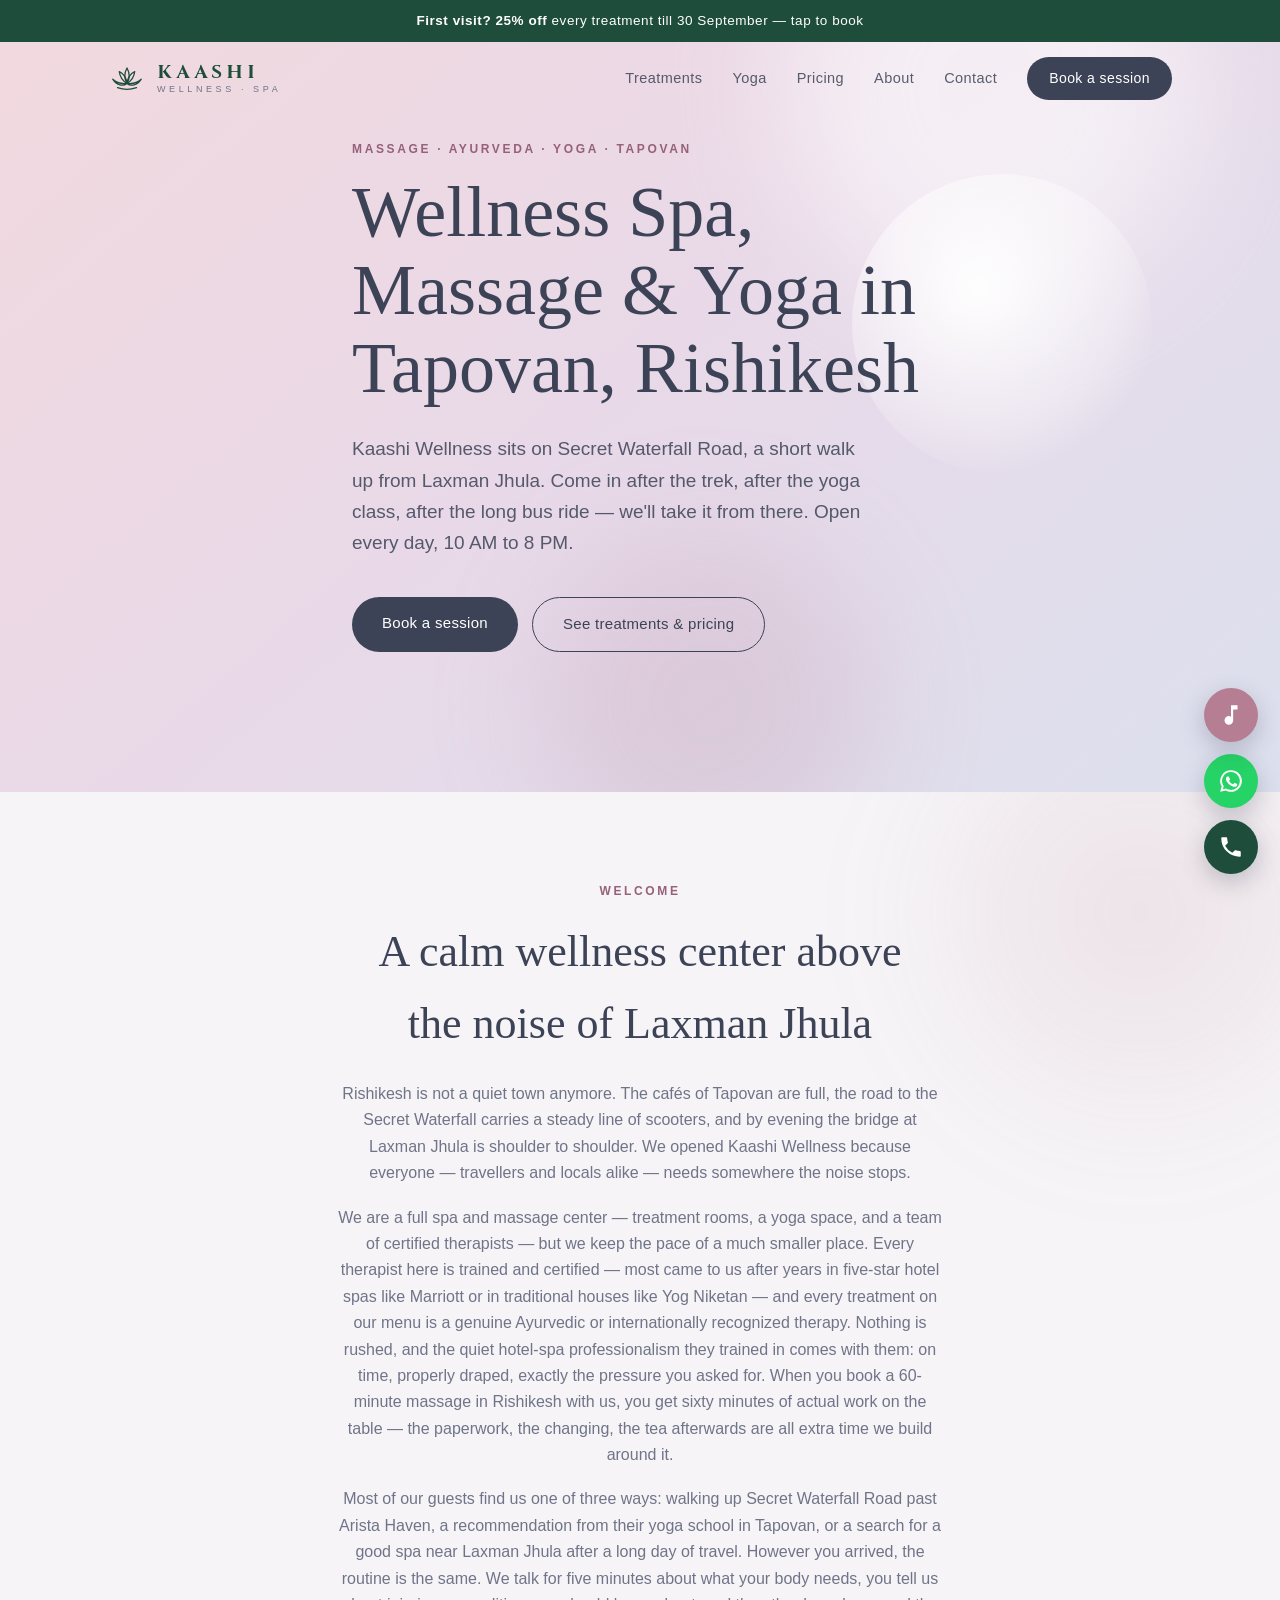
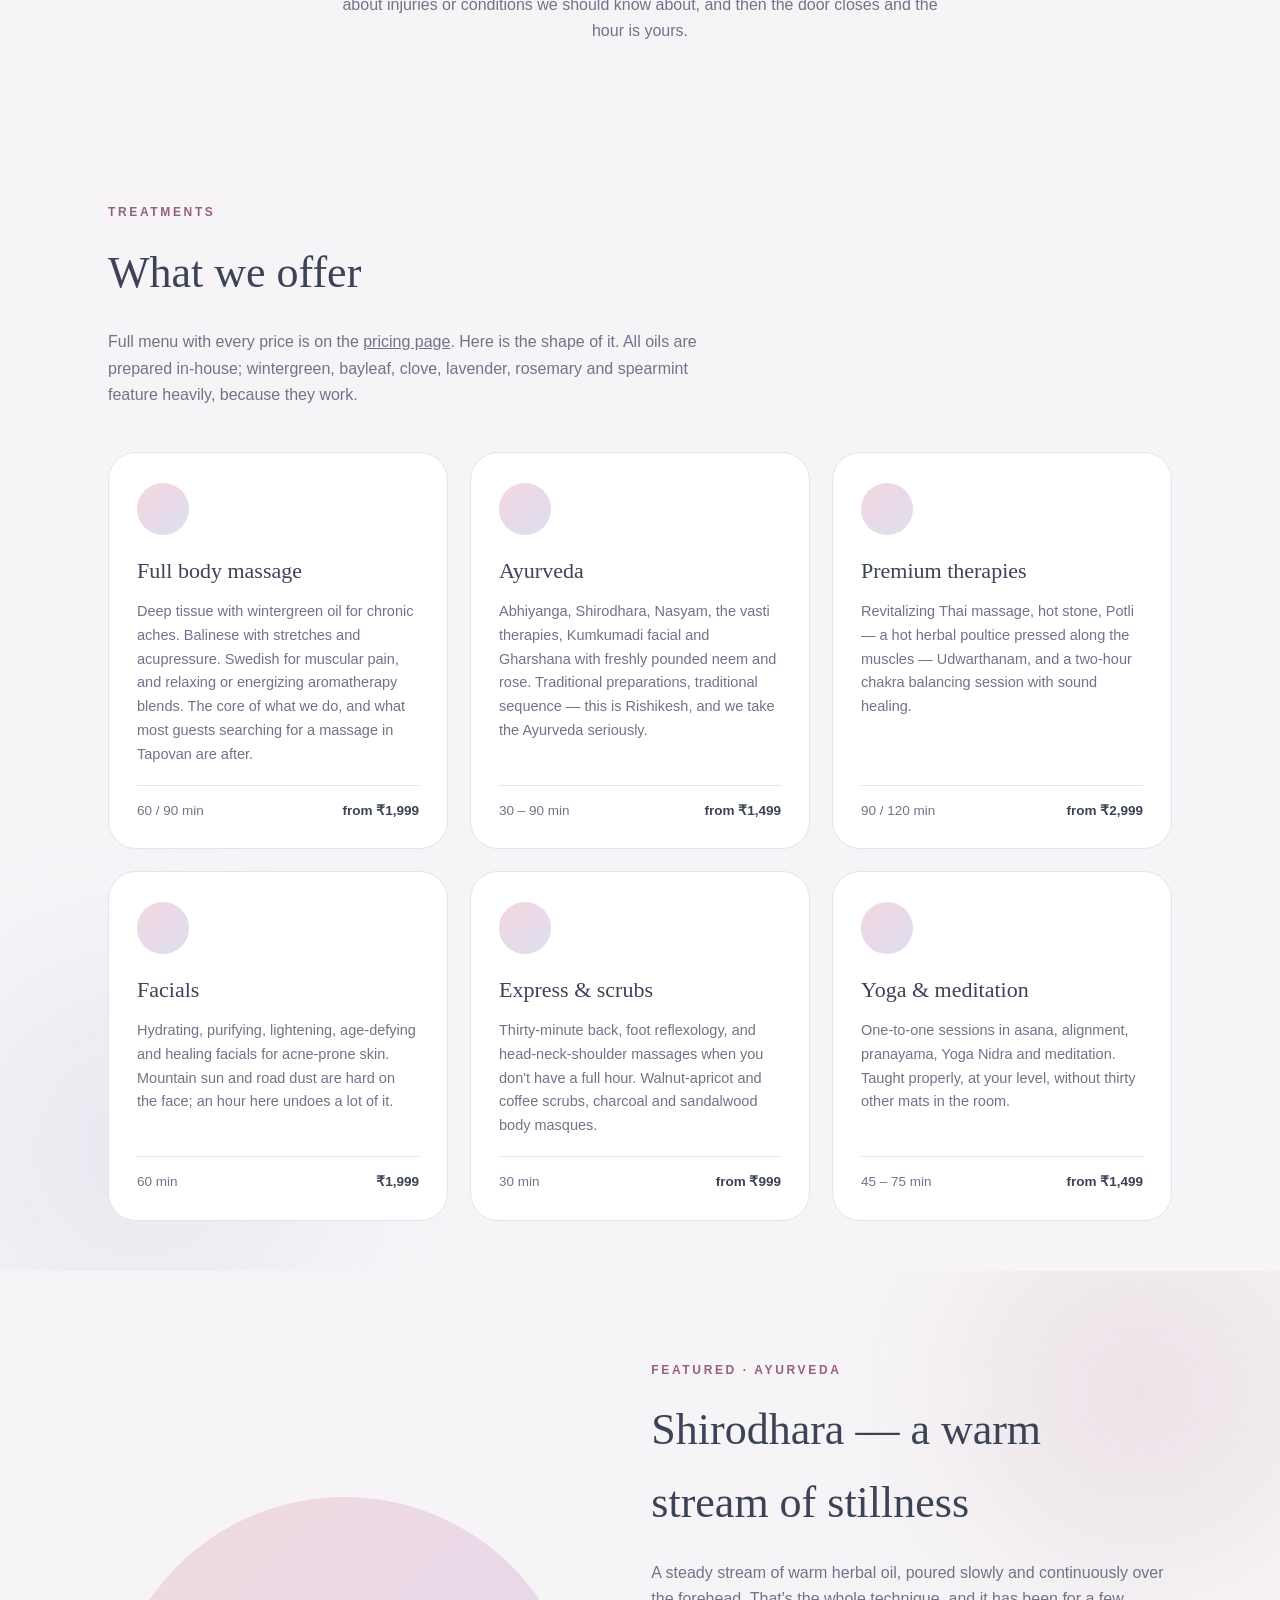
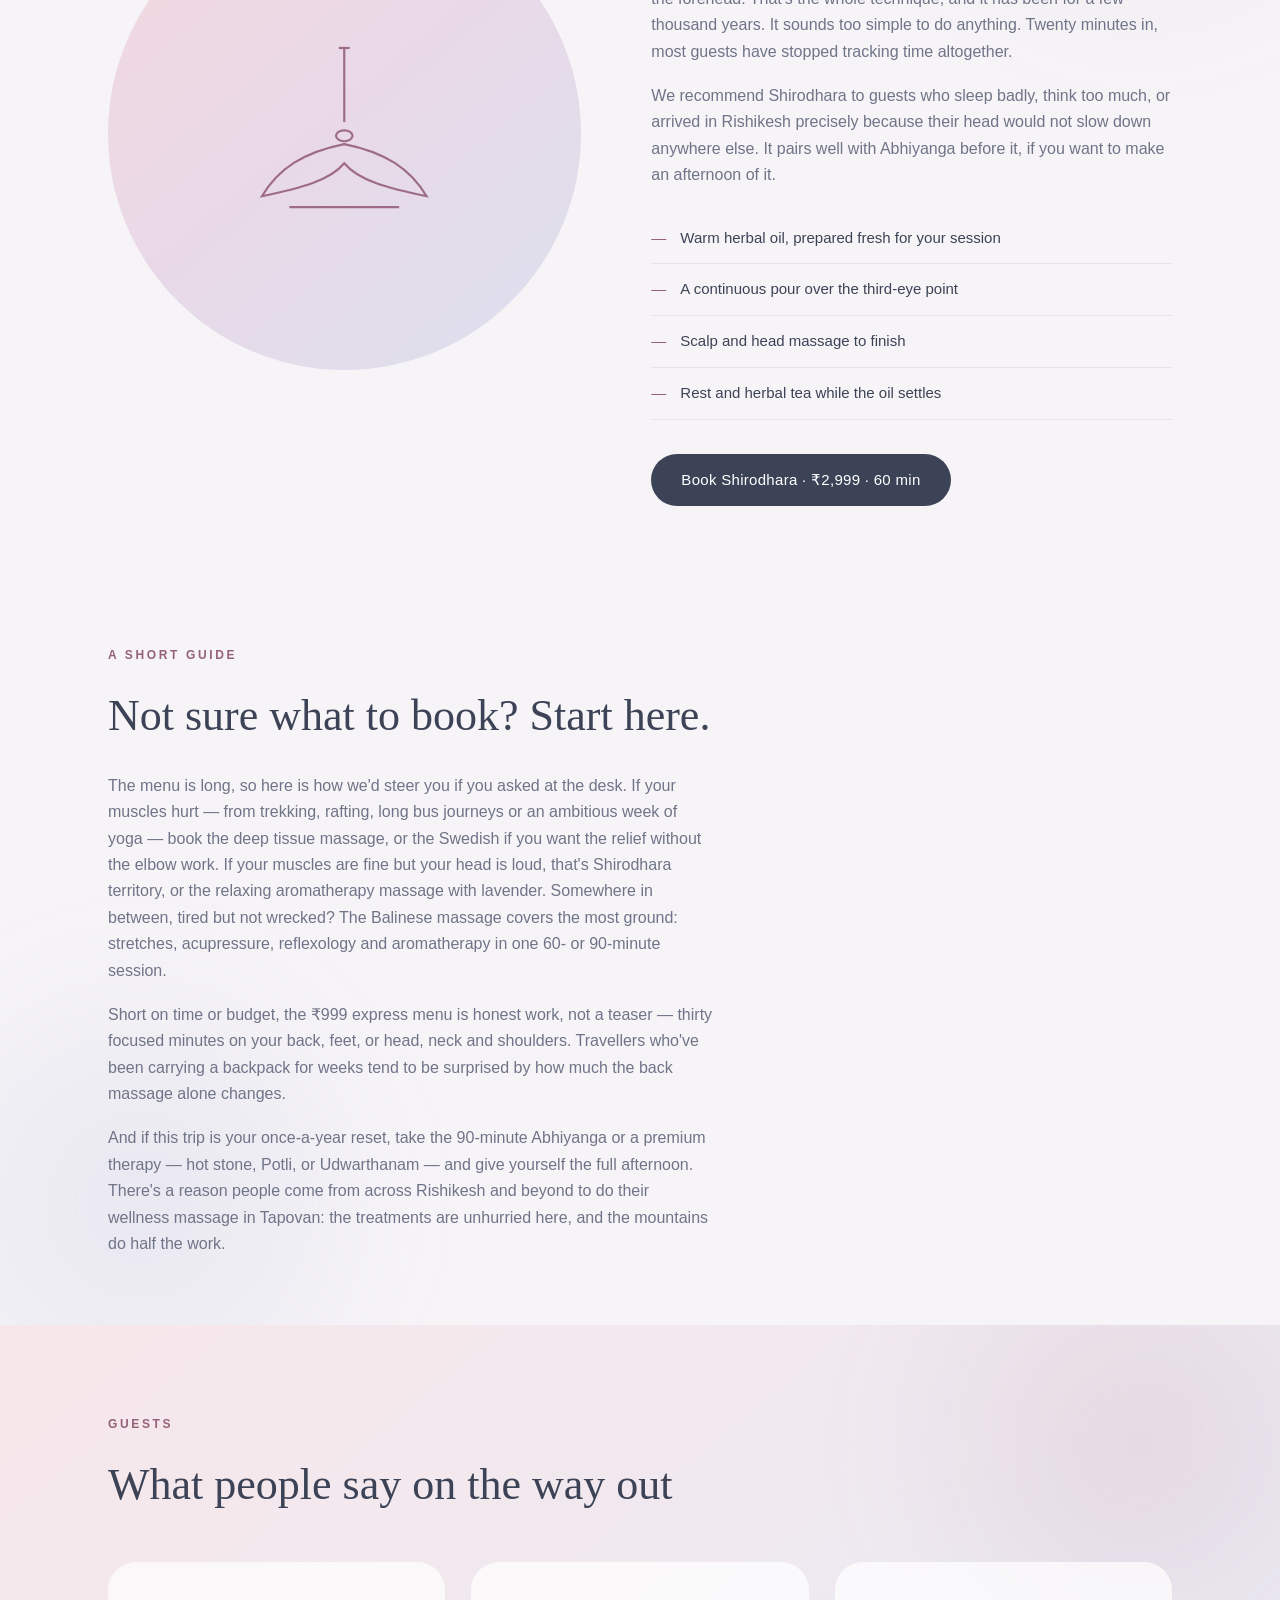
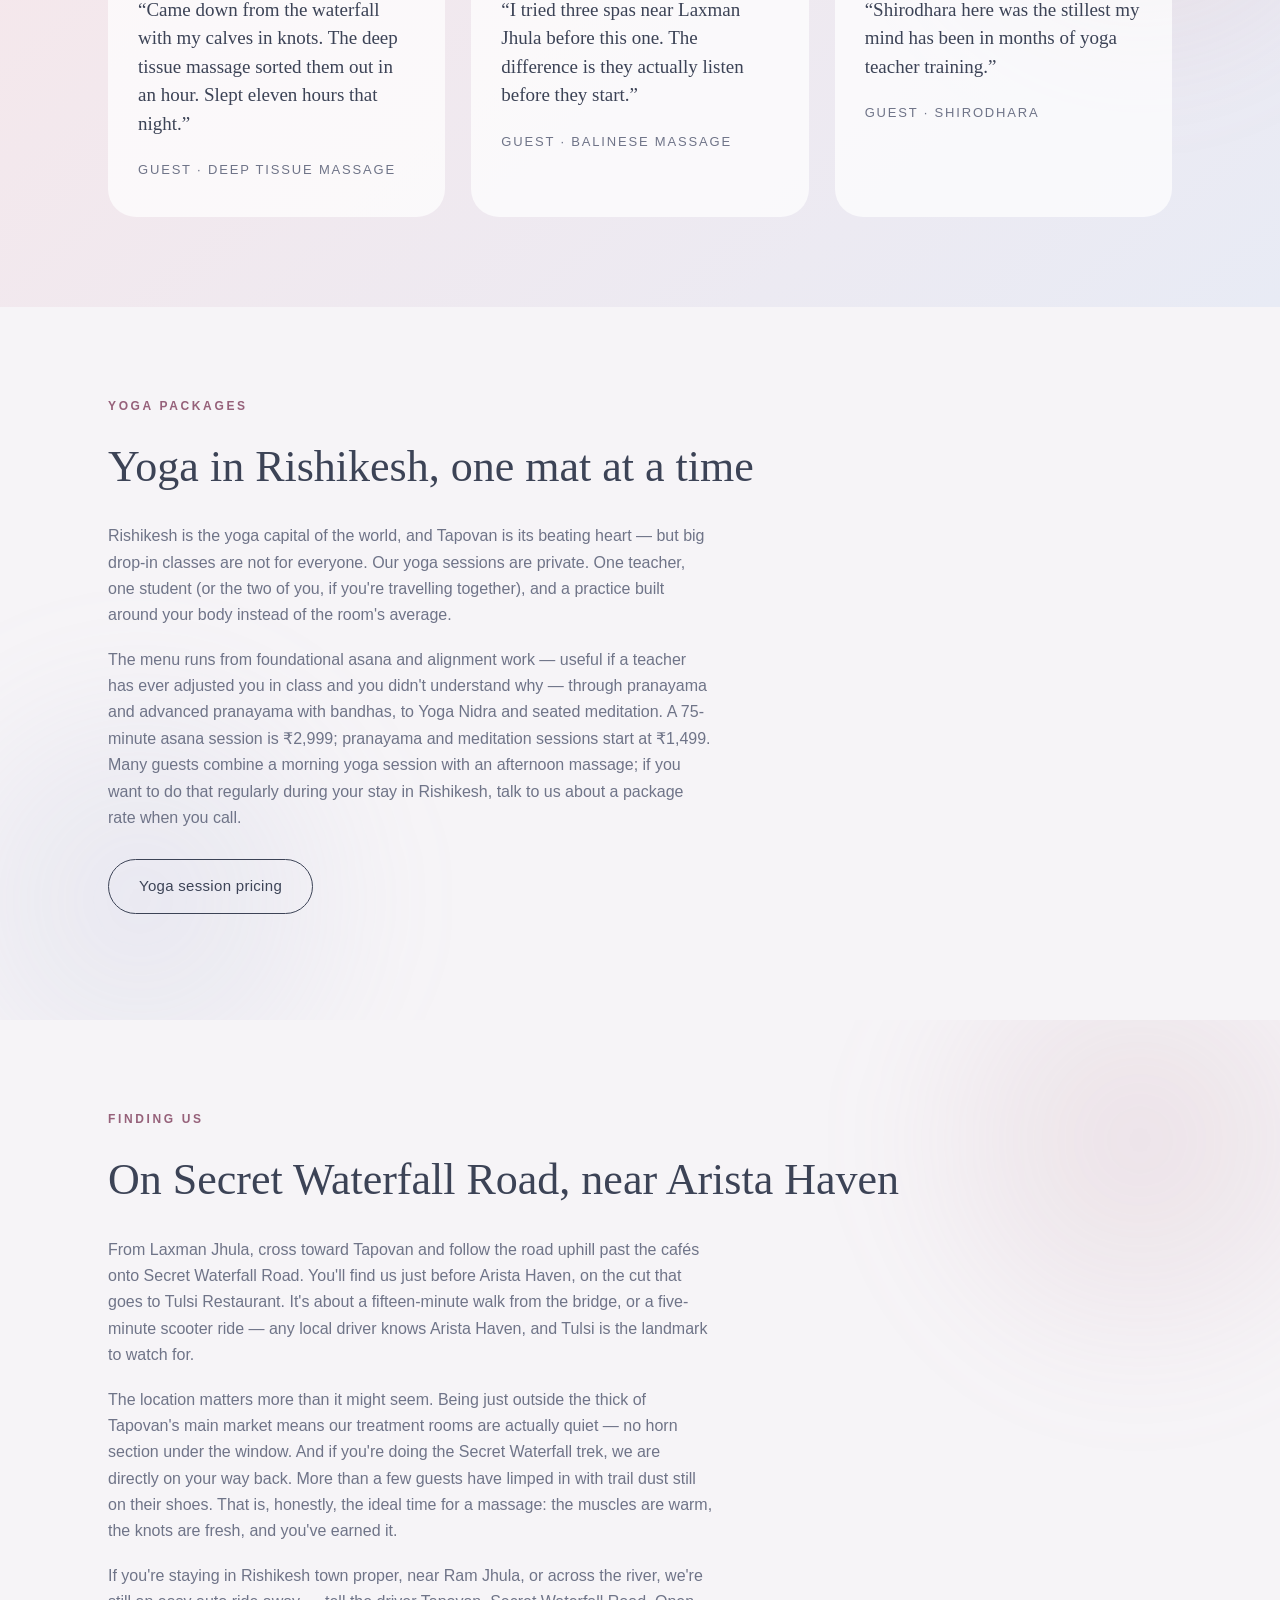
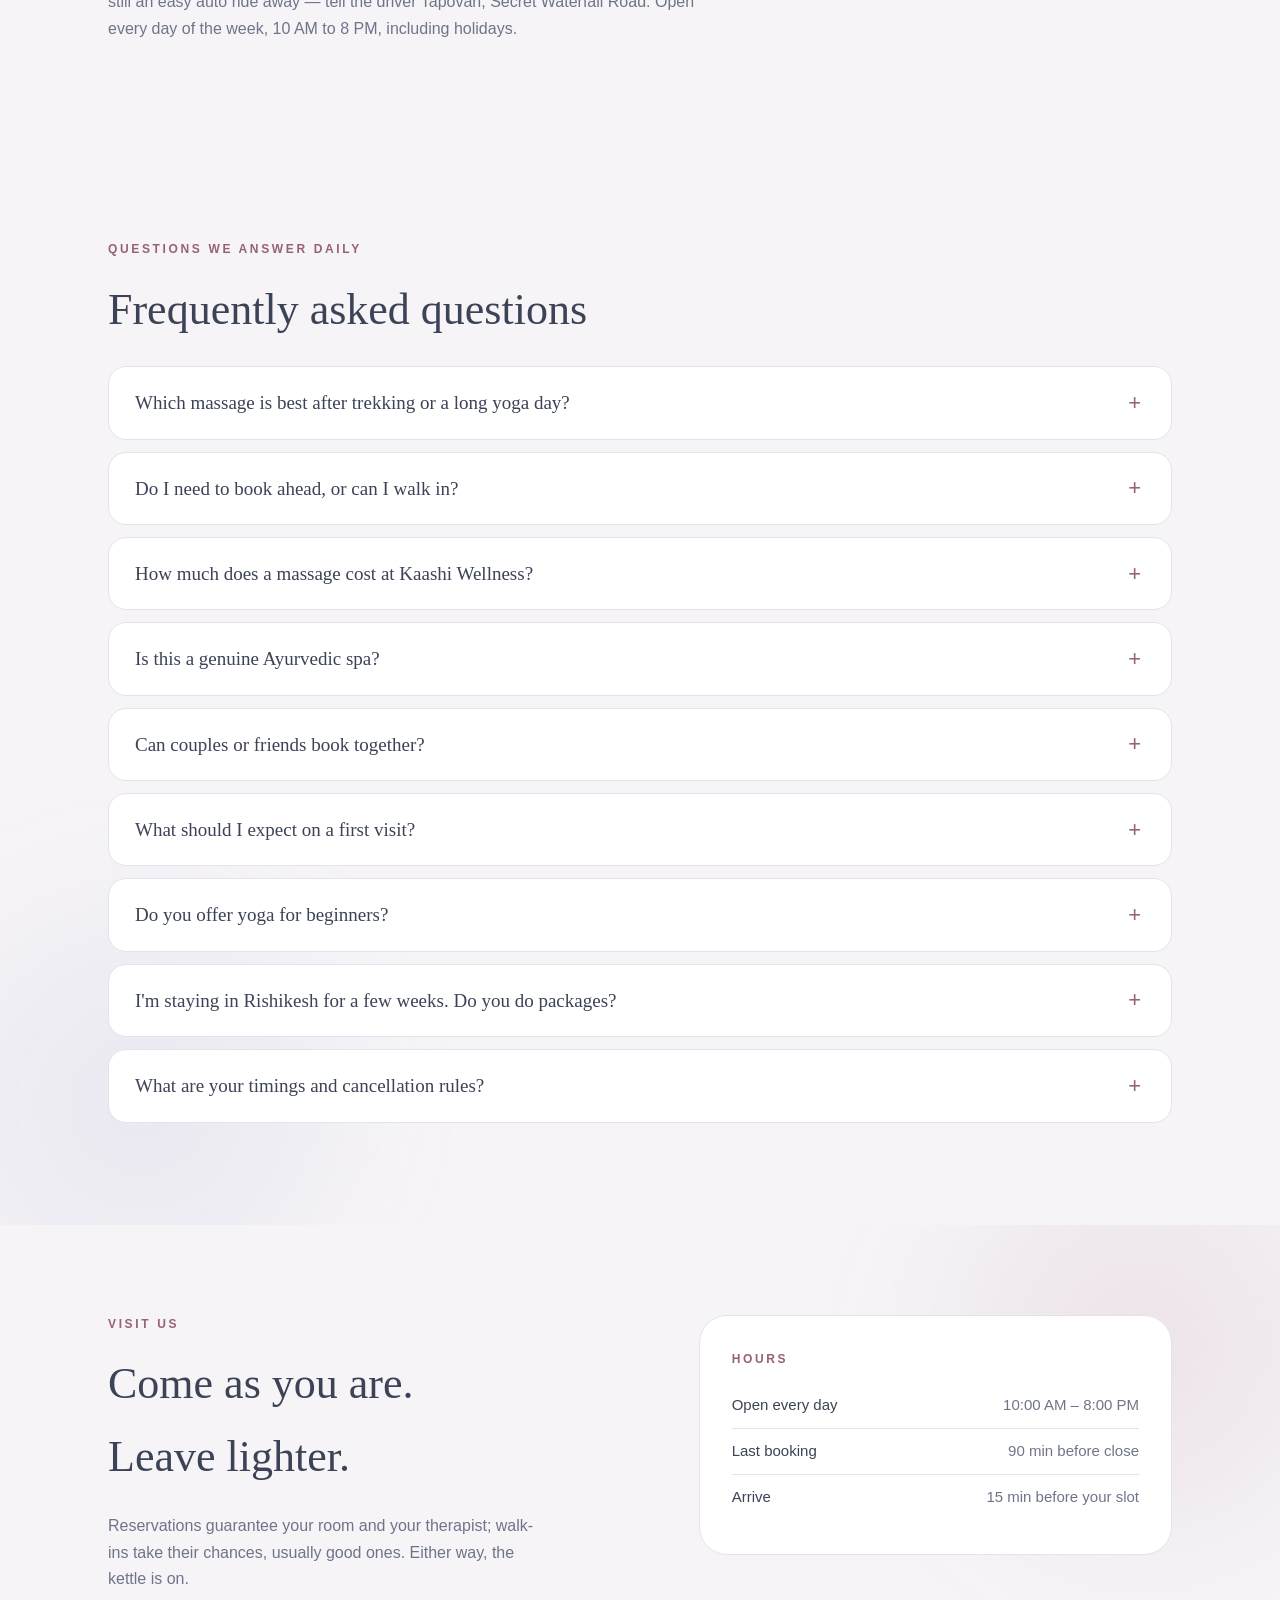
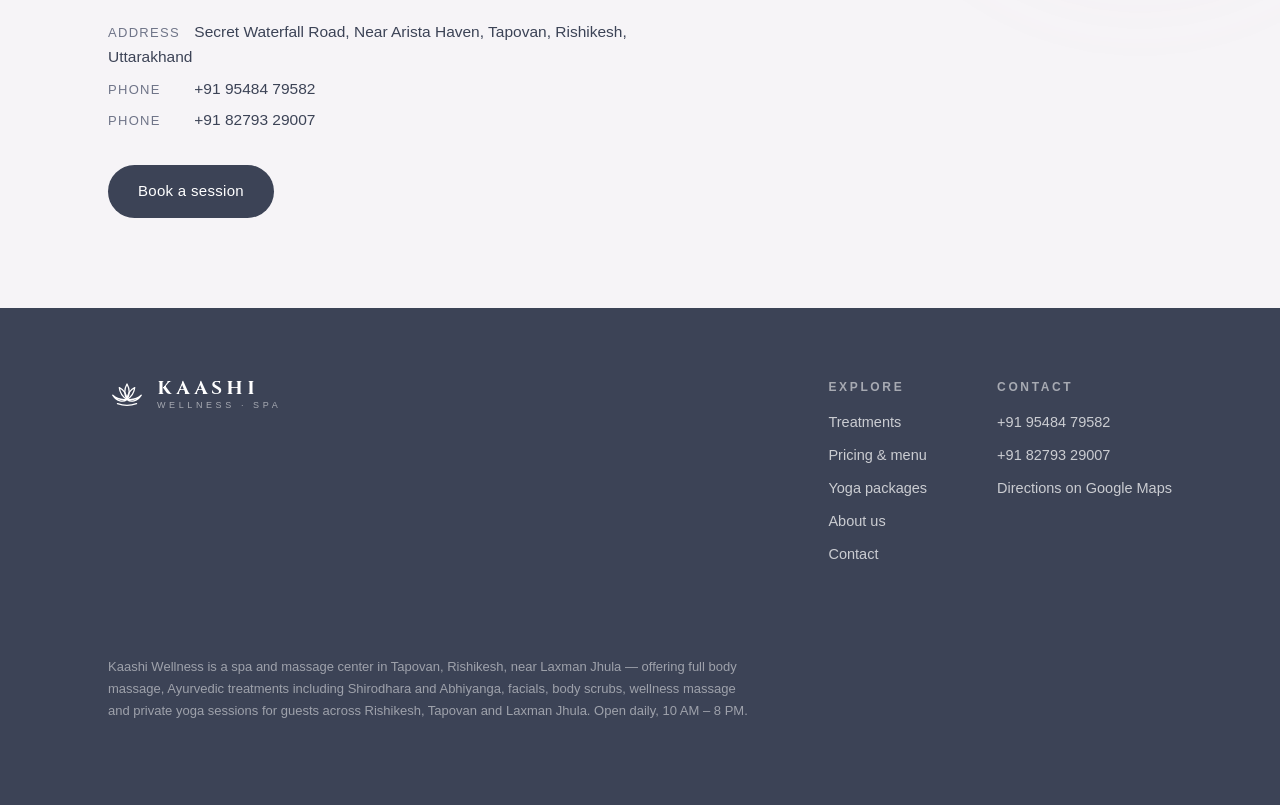
==== commit 24b7d021: "fix: unify nav and footer menus across all four pages Co-Authored-By: Claude Fable 5 <noreply@anthro" ====
--- a/index.html
+++ b/index.html
@@ -365,9 +365,9 @@
     <div class="cols">
       <div>
         <h4>Explore</h4>
-        <a href="#services">Treatments</a>
+        <a href="index.html#services">Treatments</a>
         <a href="pricing.html">Pricing &amp; menu</a>
-        <a href="#yoga">Yoga packages</a>
+        <a href="index.html#yoga">Yoga packages</a>
         <a href="about.html">About us</a>
         <a href="contact.html">Contact</a>
       </div>
--- a/css/style.css
+++ b/css/style.css
@@ -200,6 +200,49 @@
 /* ============ shared sections ============ */
 section { padding: 90px 0; }
 section.tight { padding: 50px 0; }
+
+/* breathing ambience — every section carries a soft orb that swells and
+   fades like a slow breath; rhythms are staggered so the page never pulses
+   in lockstep */
+section, .page-head { position: relative; overflow: hidden; }
+section > .wrap, .page-head > .wrap { position: relative; z-index: 1; }
+section::before, .page-head::before {
+  content: "";
+  position: absolute;
+  width: 560px;
+  height: 560px;
+  border-radius: 50%;
+  background: radial-gradient(circle, rgba(181,126,147,0.16), transparent 68%);
+  filter: blur(46px);
+  top: -160px;
+  right: -140px;
+  pointer-events: none;
+  animation: breathe-soft 11s ease-in-out infinite;
+}
+section:nth-of-type(even)::before {
+  right: auto;
+  left: -140px;
+  top: auto;
+  bottom: -160px;
+  background: radial-gradient(circle, rgba(154,163,205,0.16), transparent 68%);
+  animation-duration: 13s;
+  animation-delay: -4s;
+}
+section:nth-of-type(3n)::before {
+  animation-duration: 9s;
+  animation-delay: -2s;
+}
+.page-head::before {
+  background: radial-gradient(circle, rgba(255,255,255,0.5), transparent 68%);
+  animation-duration: 12s;
+}
+@keyframes breathe-soft {
+  0%, 100% { transform: scale(1); opacity: 0.55; }
+  50% { transform: scale(1.22); opacity: 1; }
+}
+@media (prefers-reduced-motion: reduce) {
+  section::before, .page-head::before { animation: none; }
+}
 .center { text-align: center; }
 .center h2 { max-width: 24ch; margin-left: auto; margin-right: auto; }
 h2 { font-size: clamp(28px, 3.6vw, 44px); margin-bottom: 20px; }
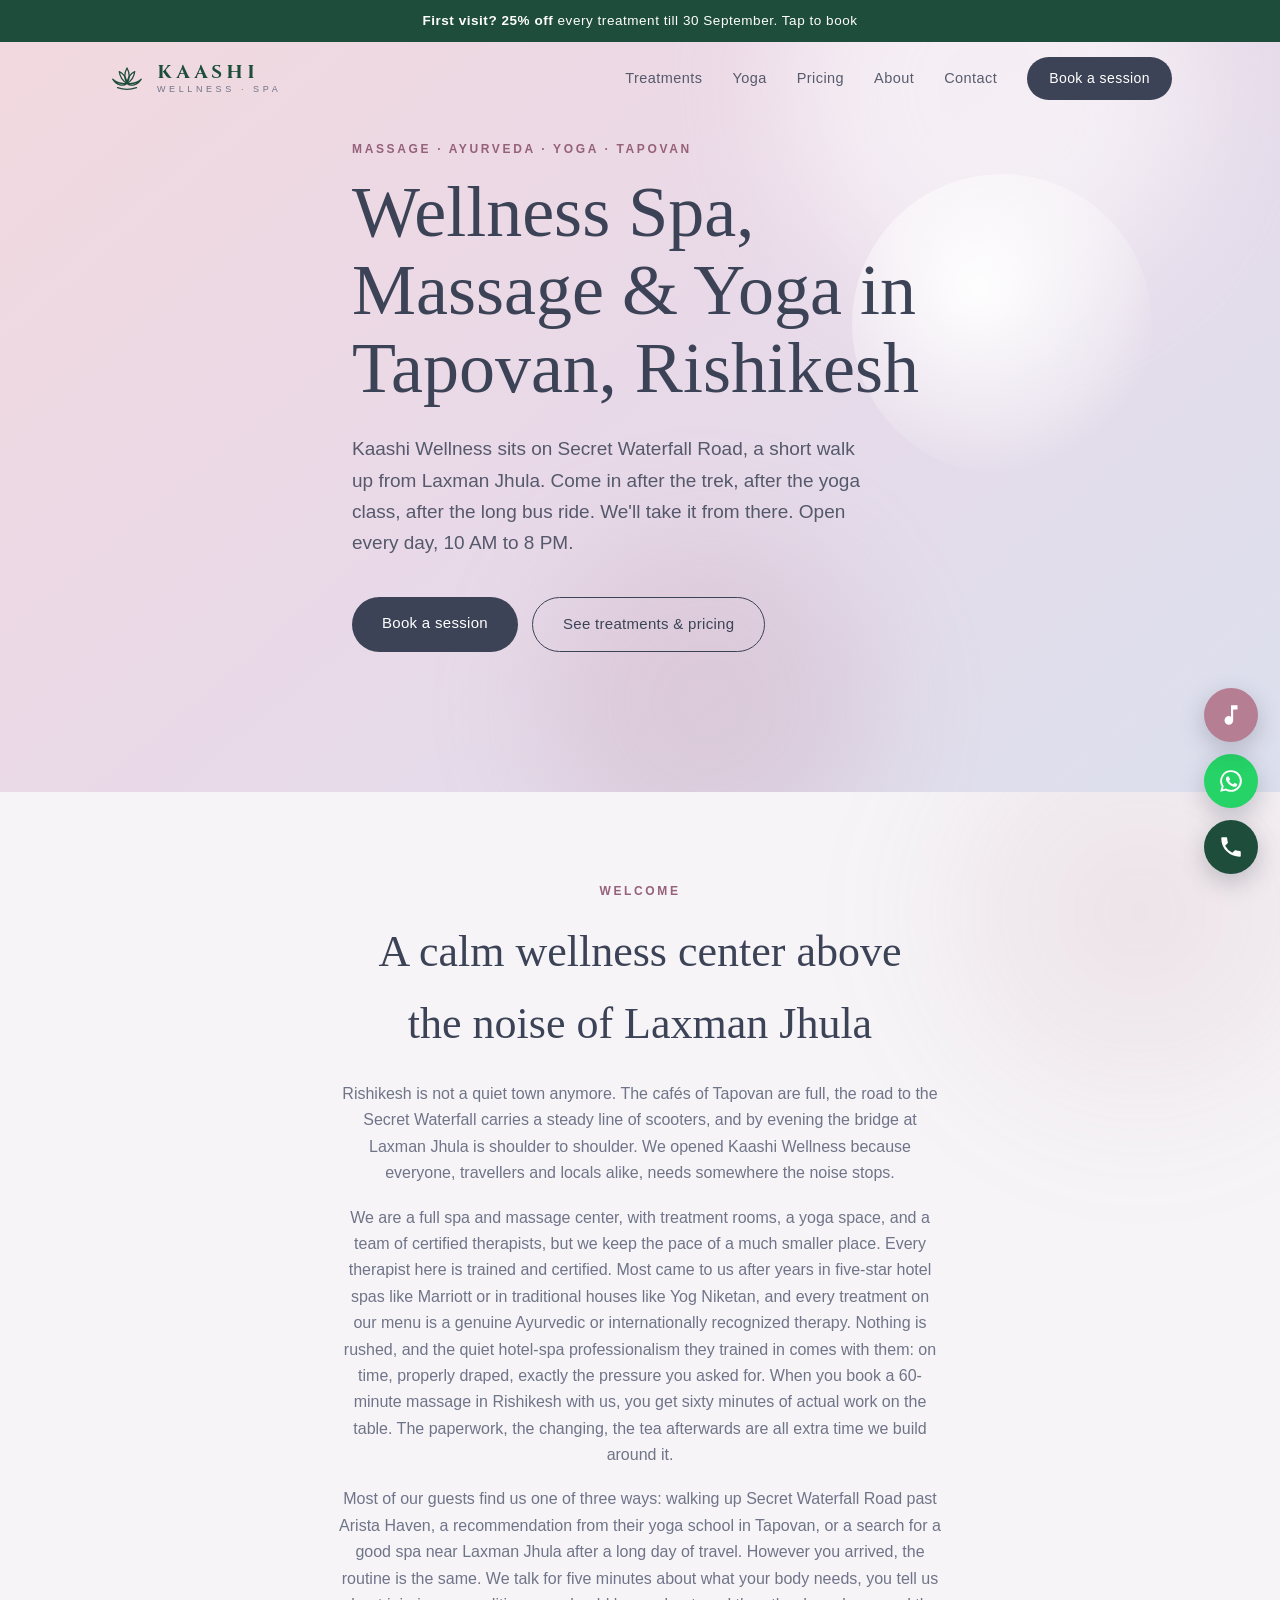
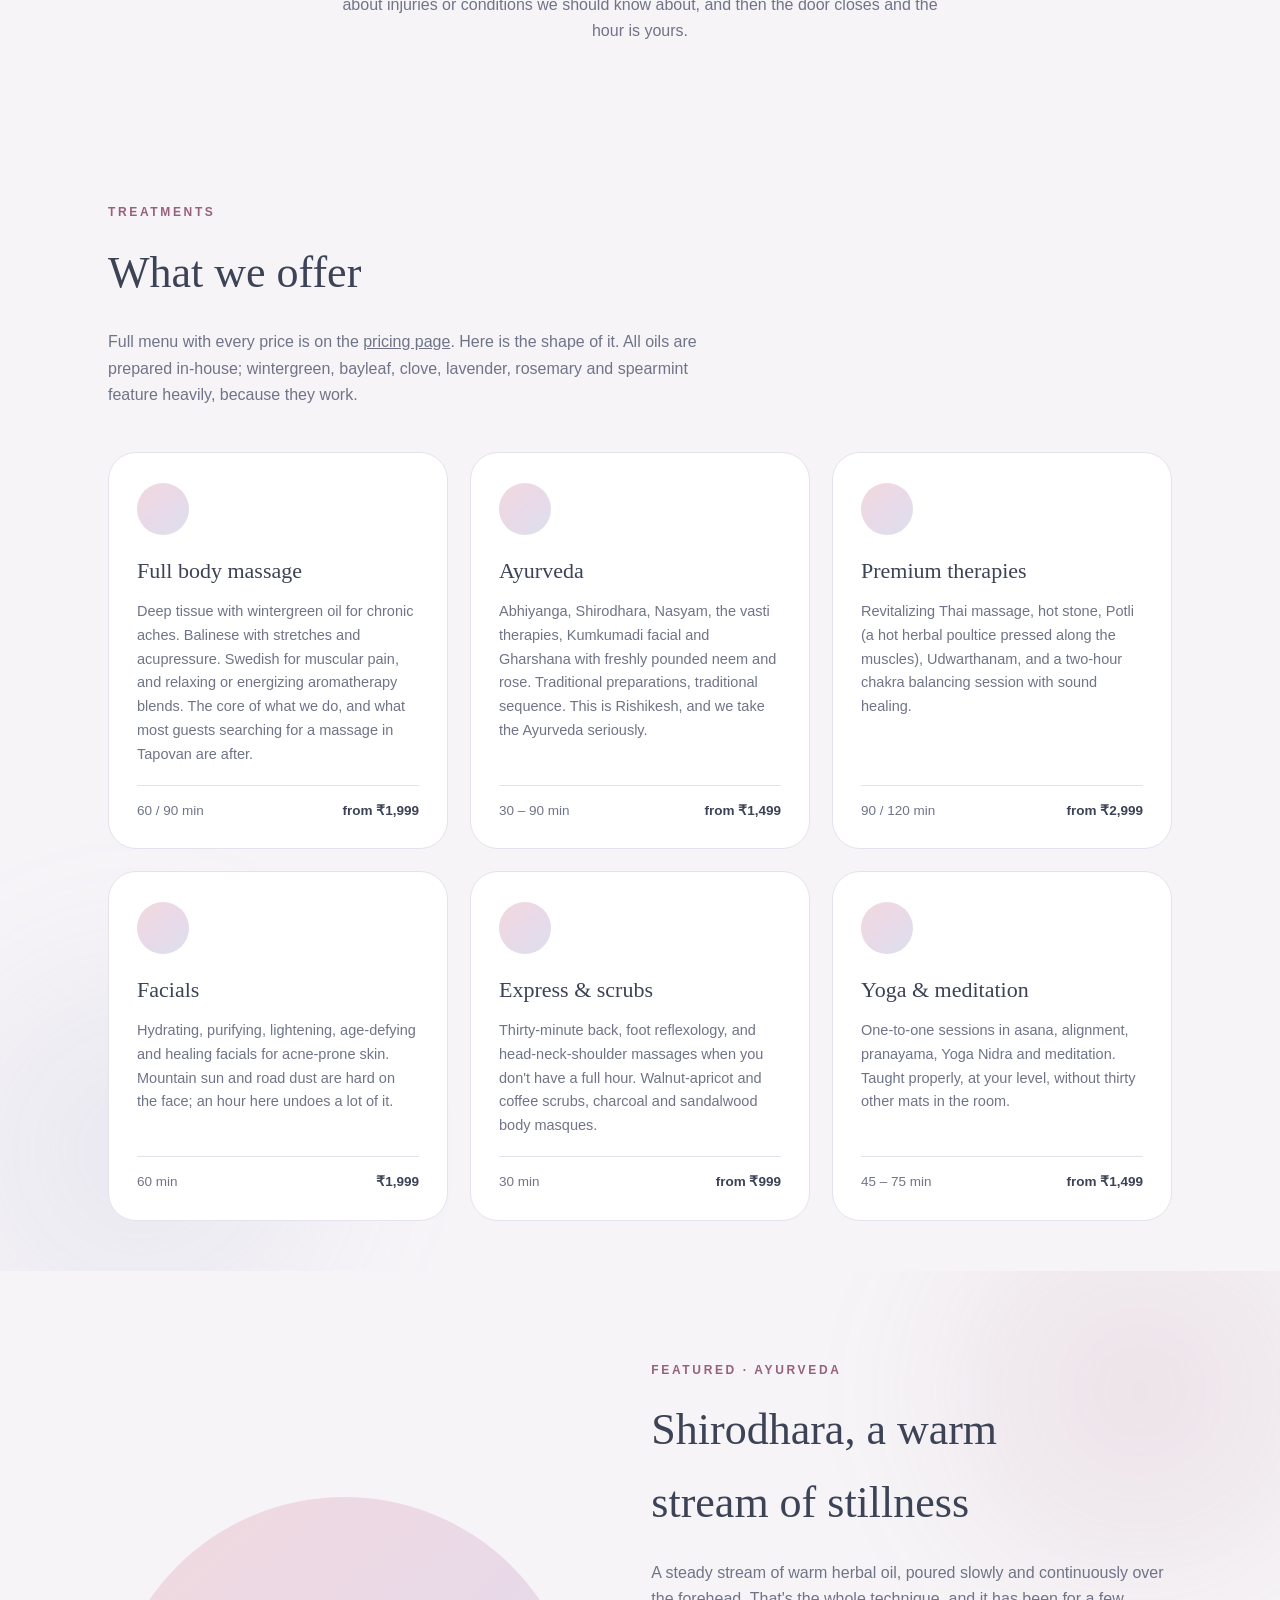
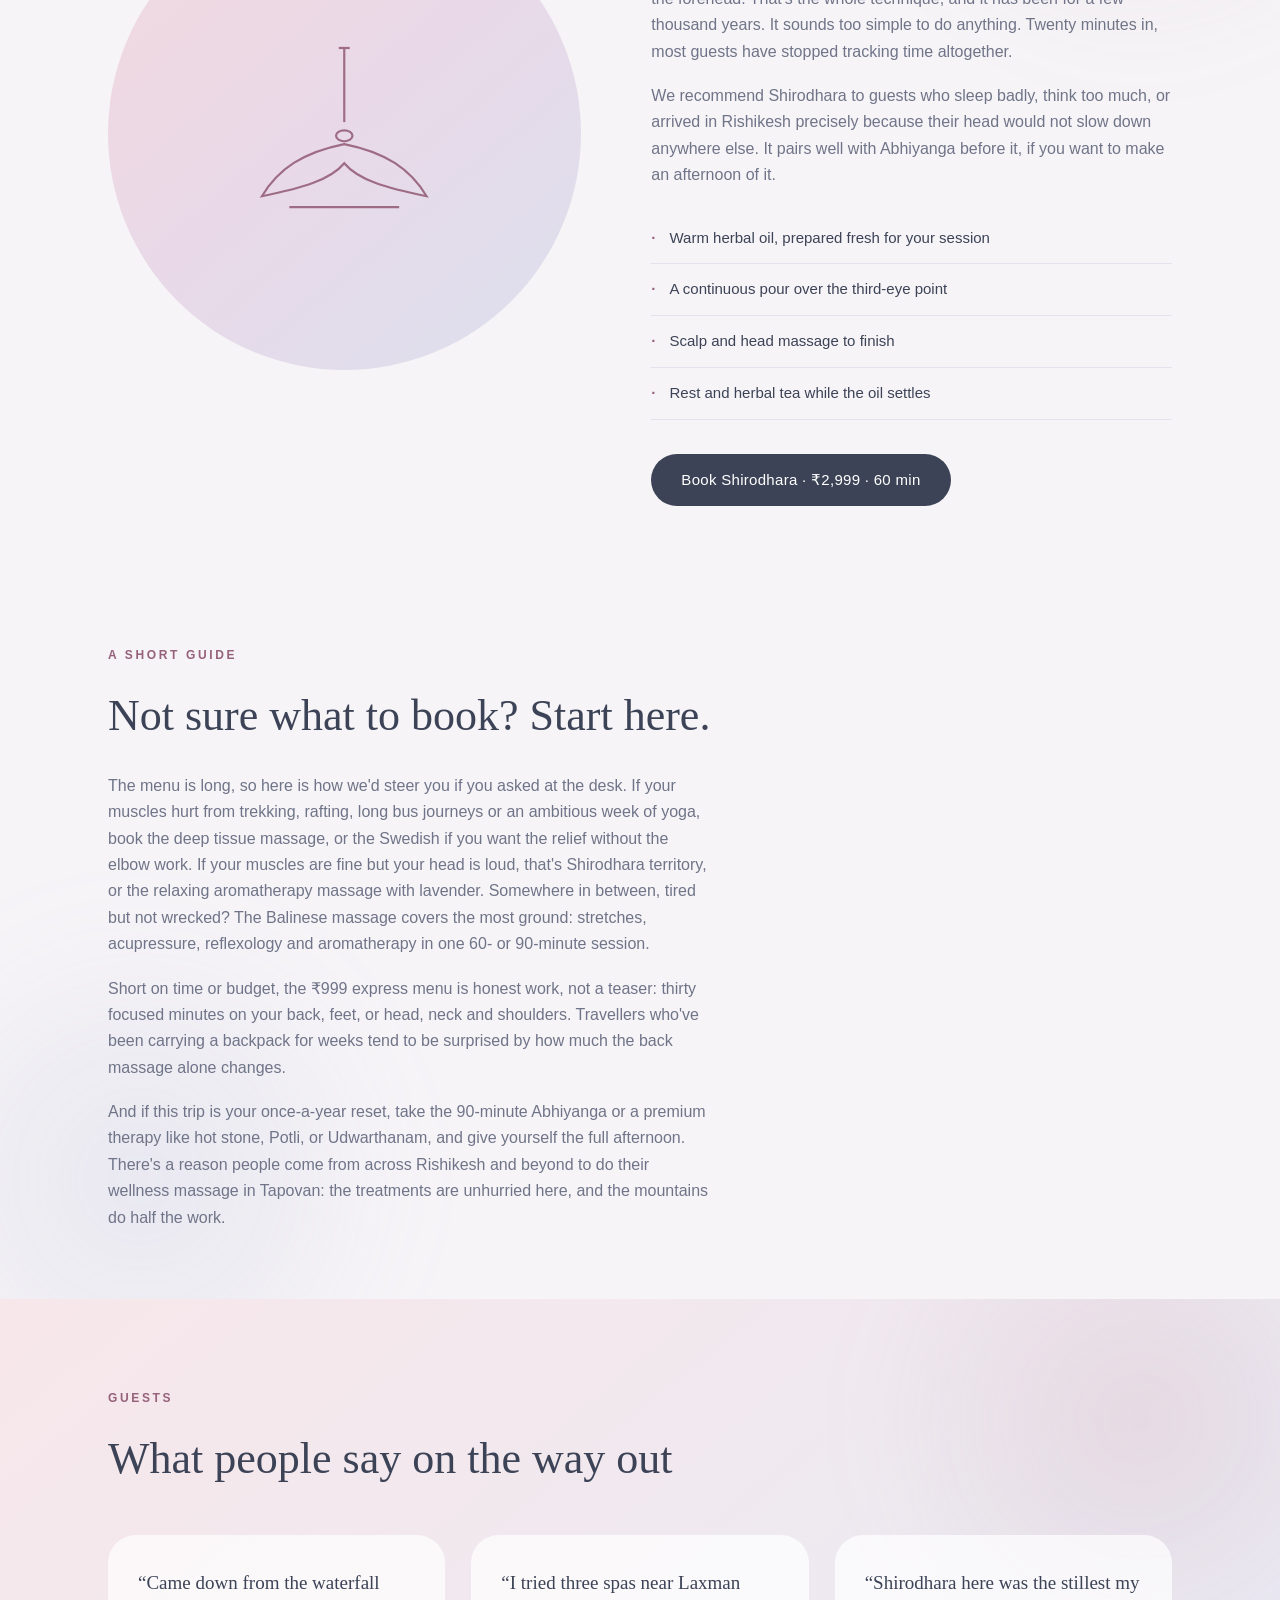
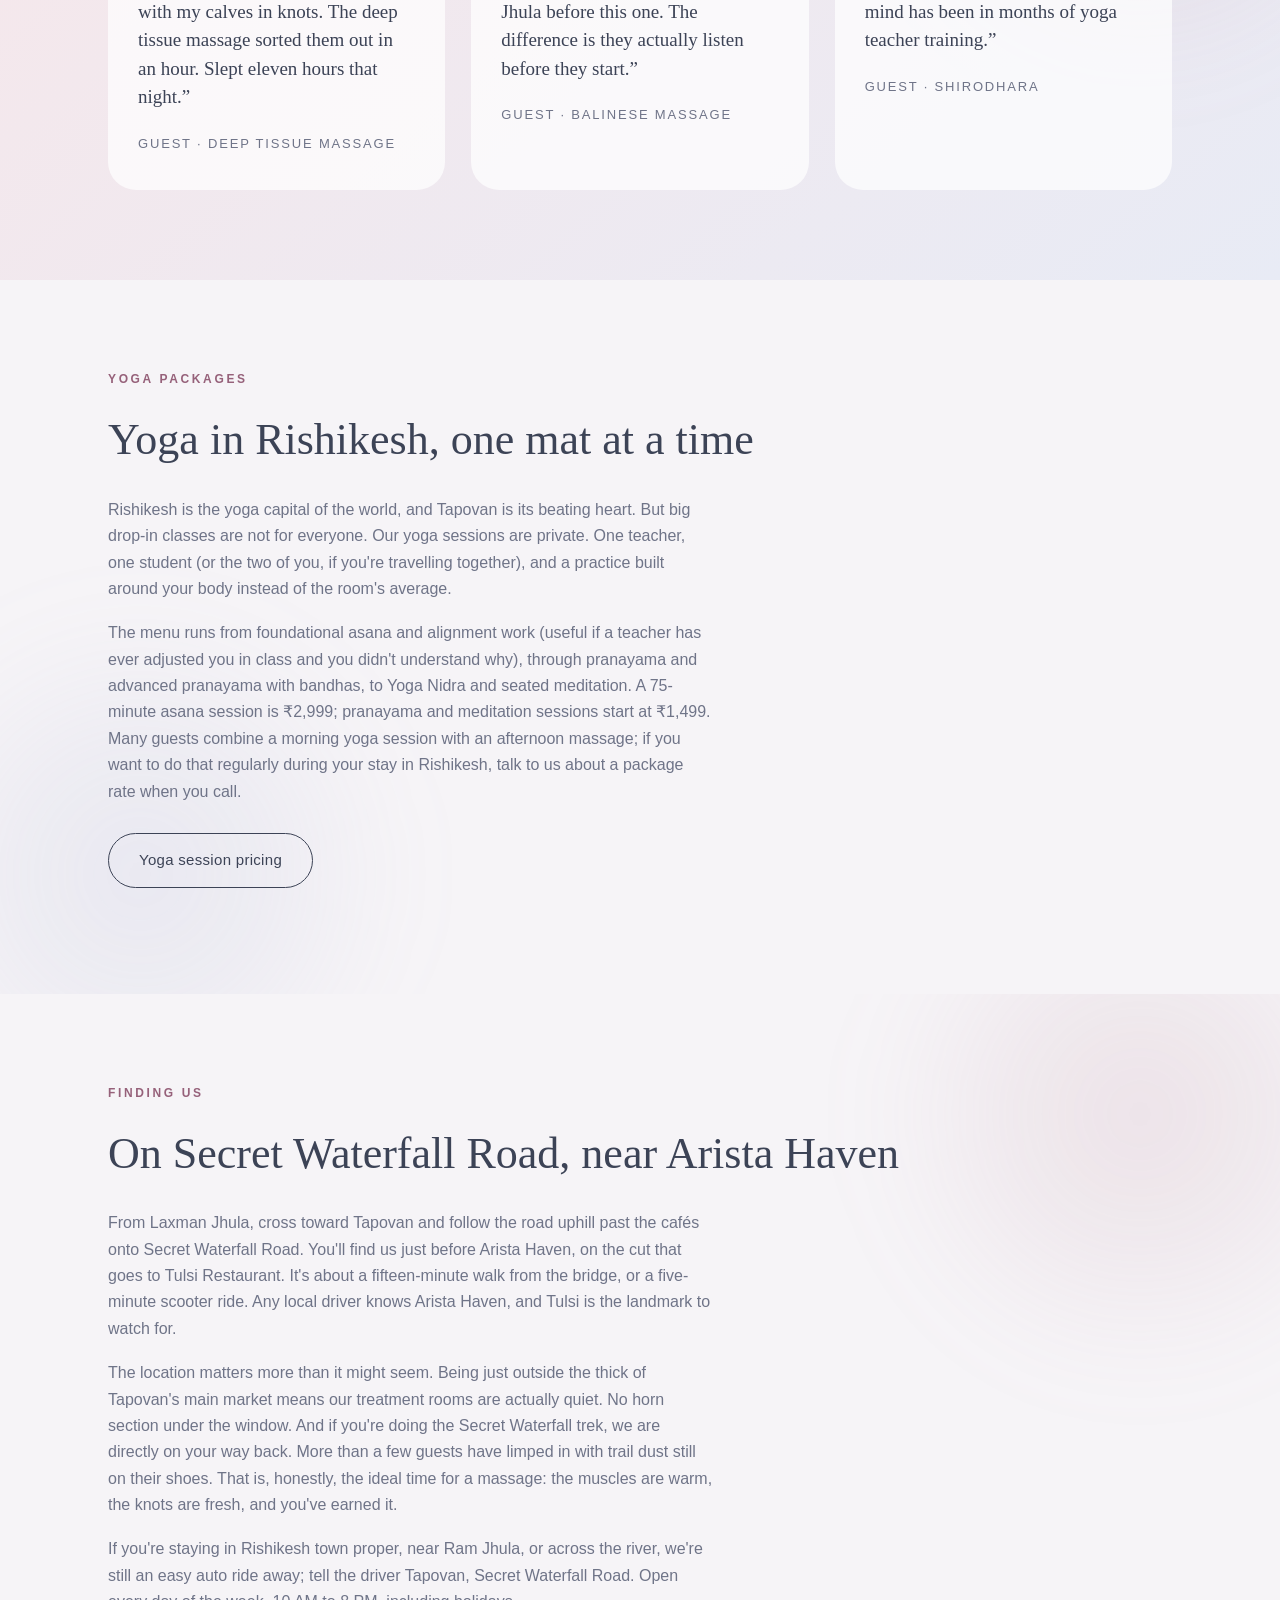
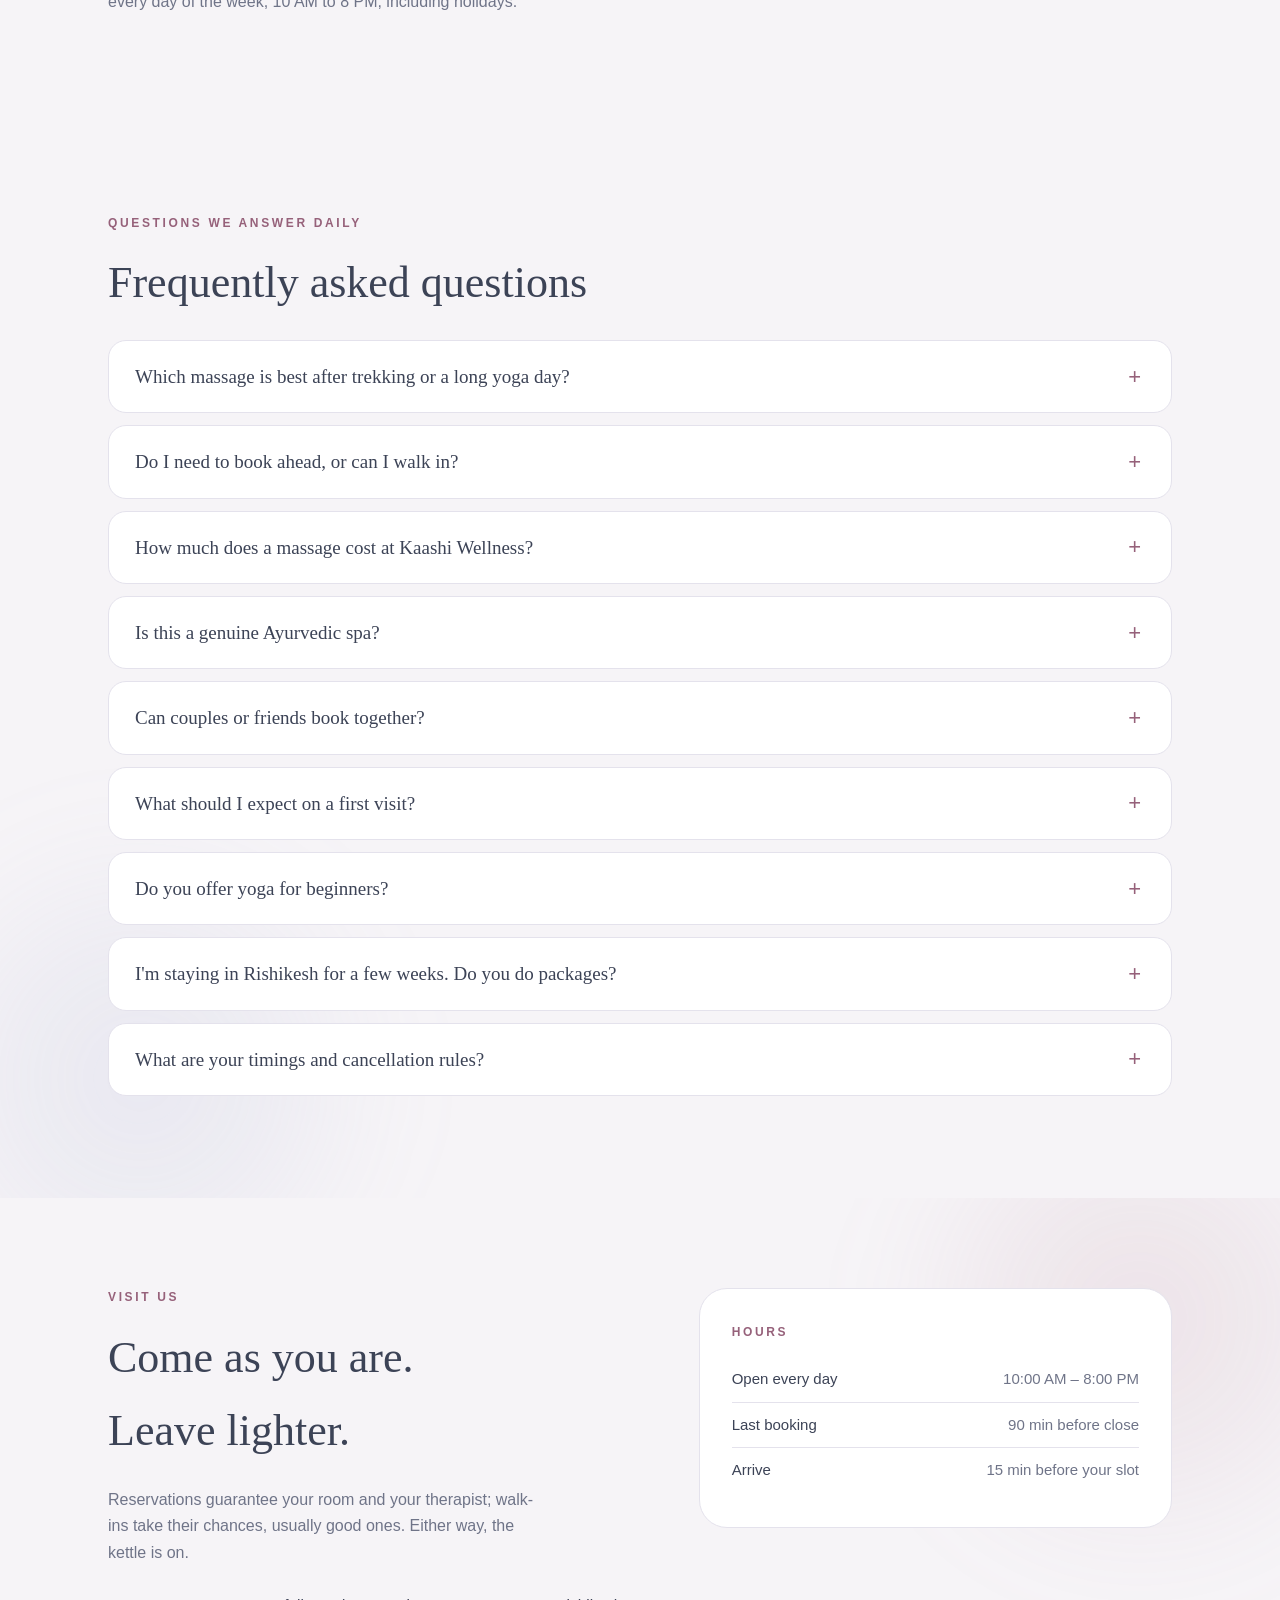
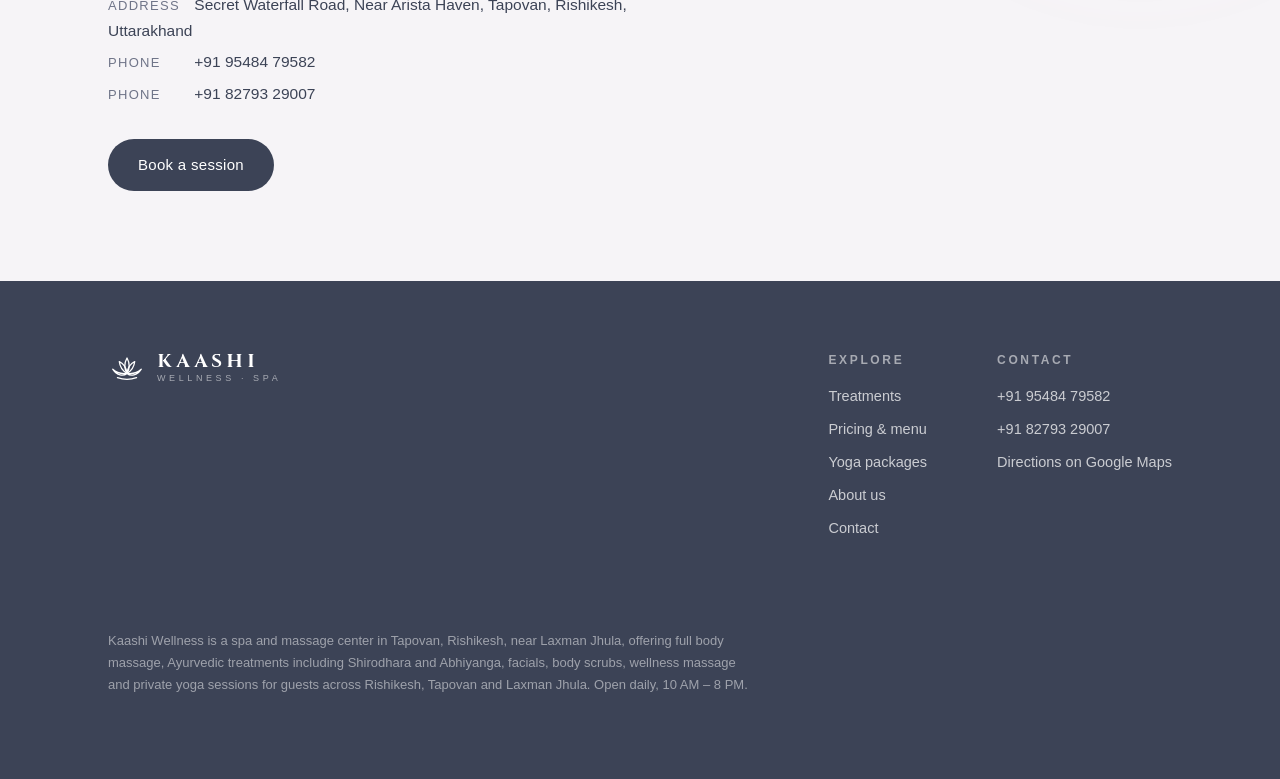
==== commit 28379ed1: "copy: remove all em dashes, natural punctuation throughout Co-Authored-By: Claude Fable 5 <noreply@a" ====
--- a/index.html
+++ b/index.html
@@ -3,11 +3,11 @@
 <head>
 <meta charset="UTF-8">
 <meta name="viewport" content="width=device-width, initial-scale=1.0">
-<title>Kaashi Wellness — Wellness Spa, Massage &amp; Yoga in Tapovan, Rishikesh | Laxman Jhula</title>
-<meta name="description" content="Massage, Ayurveda, facials and yoga in Tapovan, Rishikesh — a short walk from Laxman Jhula on Secret Waterfall Road. Open daily 10 AM–8 PM. Call +91 95484 79582.">
+<title>Kaashi Wellness | Wellness Spa, Massage &amp; Yoga in Tapovan, Rishikesh | Laxman Jhula</title>
+<meta name="description" content="Massage, Ayurveda, facials and yoga in Tapovan, Rishikesh, a short walk from Laxman Jhula on Secret Waterfall Road. Open daily 10 AM–8 PM. Call +91 95484 79582.">
 <link rel="canonical" href="https://kaashiwellness.in/">
-<meta property="og:title" content="Kaashi Wellness — Wellness Spa, Massage &amp; Yoga in Tapovan, Rishikesh">
-<meta property="og:description" content="Massage, Ayurveda, facials and yoga on Secret Waterfall Road, Tapovan — near Laxman Jhula. Open daily 10 AM–8 PM.">
+<meta property="og:title" content="Kaashi Wellness | Wellness Spa, Massage &amp; Yoga in Tapovan, Rishikesh">
+<meta property="og:description" content="Massage, Ayurveda, facials and yoga on Secret Waterfall Road, Tapovan, near Laxman Jhula. Open daily 10 AM–8 PM.">
 <meta property="og:type" content="website">
 <meta property="og:url" content="https://kaashiwellness.in/">
 <meta name="twitter:card" content="summary">
@@ -23,7 +23,7 @@
   "@type": "DaySpa",
   "@id": "https://kaashiwellness.in/#spa",
   "name": "Kaashi Wellness",
-  "description": "Spa and massage center in Tapovan, Rishikesh, near Laxman Jhula — full body massage, Ayurveda, facials, body scrubs and private yoga sessions.",
+  "description": "Spa and massage center in Tapovan, Rishikesh, near Laxman Jhula: full body massage, Ayurveda, facials, body scrubs and private yoga sessions.",
   "url": "https://kaashiwellness.in/",
   "telephone": "+919548479582",
   "priceRange": "₹₹",
@@ -46,7 +46,7 @@
   "makesOffer": {
     "@type": "Offer",
     "name": "25% off your first visit",
-    "description": "First-time guests get 25% off any treatment at Kaashi Wellness, Tapovan, Rishikesh. Valid until 30 September 2026 — mention the offer when booking.",
+    "description": "First-time guests get 25% off any treatment at Kaashi Wellness, Tapovan, Rishikesh. Valid until 30 September 2026. Mention the offer when booking.",
     "validThrough": "2026-09-30"
   },
   "contactPoint": [
@@ -63,7 +63,7 @@
     {
       "@type": "Question",
       "name": "Which massage is best after trekking or a long yoga day?",
-      "acceptedAnswer": { "@type": "Answer", "text": "Deep tissue with wintergreen oil if you like firm pressure — it's built for sore legs and stiff backs. If you'd rather be soothed than worked on, the Swedish massage with wintergreen, bayleaf and clove reduces muscle inflammation without the intensity. Not sure? Describe what hurts when you call and we'll match the treatment to your body." }
+      "acceptedAnswer": { "@type": "Answer", "text": "Deep tissue with wintergreen oil if you like firm pressure; it's built for sore legs and stiff backs. If you'd rather be soothed than worked on, the Swedish massage with wintergreen, bayleaf and clove reduces muscle inflammation without the intensity. Not sure? Describe what hurts when you call and we'll match the treatment to your body." }
     },
     {
       "@type": "Question",
@@ -73,27 +73,27 @@
     {
       "@type": "Question",
       "name": "How much does a massage cost at Kaashi Wellness?",
-      "acceptedAnswer": { "@type": "Answer", "text": "Thirty-minute express massages are ₹999. Full body massages run ₹1,999 to ₹3,499 depending on style and duration. Ayurvedic treatments start at ₹1,499, and premium therapies like hot stone and Potli are ₹2,999 to ₹3,999. No hidden charges — the price quoted is the price you pay. Until 30 September, first-time guests get 25% off any treatment — mention the offer when booking." }
+      "acceptedAnswer": { "@type": "Answer", "text": "Thirty-minute express massages are ₹999. Full body massages run ₹1,999 to ₹3,499 depending on style and duration. Ayurvedic treatments start at ₹1,499, and premium therapies like hot stone and Potli are ₹2,999 to ₹3,999. No hidden charges; the price quoted is the price you pay. Until 30 September, first-time guests get 25% off any treatment. Mention the offer when booking." }
     },
     {
       "@type": "Question",
       "name": "Is this a genuine Ayurvedic spa?",
-      "acceptedAnswer": { "@type": "Answer", "text": "Yes. We offer only genuine Ayurvedic and internationally recognized therapeutic services — Abhiyanga, Shirodhara, Nasyam, vasti treatments and more, alongside Balinese, Thai, Swedish and deep tissue massage. Our therapists are trained in the traditions they practise." }
+      "acceptedAnswer": { "@type": "Answer", "text": "Yes. We offer only genuine Ayurvedic and internationally recognized therapeutic services: Abhiyanga, Shirodhara, Nasyam, vasti treatments and more, alongside Balinese, Thai, Swedish and deep tissue massage. Our therapists are trained in the traditions they practise." }
     },
     {
       "@type": "Question",
       "name": "Can couples or friends book together?",
-      "acceptedAnswer": { "@type": "Answer", "text": "Yes — tell us when you call and we'll schedule two therapists for the same slot." }
+      "acceptedAnswer": { "@type": "Answer", "text": "Yes. Tell us when you call and we'll schedule two therapists for the same slot." }
     },
     {
       "@type": "Question",
       "name": "What should I expect on a first visit?",
-      "acceptedAnswer": { "@type": "Answer", "text": "Arrive about fifteen minutes early. We ask about injuries, medical conditions and pressure preference — please mention any health condition, and if you're pregnant or have a medical concern, check with a doctor before booking. Disposable undergarments are provided and draping is used throughout; all therapies are strictly professional." }
+      "acceptedAnswer": { "@type": "Answer", "text": "Arrive about fifteen minutes early. We ask about injuries, medical conditions and pressure preference. Please mention any health condition, and if you're pregnant or have a medical concern, check with a doctor before booking. Disposable undergarments are provided and draping is used throughout; all therapies are strictly professional." }
     },
     {
       "@type": "Question",
       "name": "Do you offer yoga for beginners?",
-      "acceptedAnswer": { "@type": "Answer", "text": "Yes — private one-to-one sessions are the best way to start, because everything is adapted to you. A first session usually covers foundational postures and breathing." }
+      "acceptedAnswer": { "@type": "Answer", "text": "Yes. Private one-to-one sessions are the best way to start, because everything is adapted to you. A first session usually covers foundational postures and breathing." }
     },
     {
       "@type": "Question",
@@ -111,10 +111,11 @@
 </head>
 <body class="has-sticky">
 
-<a class="offer-bar" href="tel:+919548479582" data-book="my first visit (25% off)"><b>First visit? 25% off</b> every treatment till 30 September — tap to book</a>
+<a class="offer-bar" href="tel:+919548479582" data-book="my first visit (25% off)"><b>First visit? 25% off</b> every treatment till 30 September. Tap to book</a>
 <nav class="site" id="siteNav">
   <div class="wrap">
     <a class="wordmark" href="index.html"><svg class="logo-mark" viewBox="0 0 64 44" fill="none" stroke="currentColor" stroke-width="2.2" stroke-linecap="round" stroke-linejoin="round" aria-hidden="true"><path d="M32 5 C27.5 13 27.5 23 32 31 C36.5 23 36.5 13 32 5 Z"/><path d="M32 31 C25 27 20 20 19 11 C27 15 31 22 32 31 Z"/><path d="M32 31 C39 27 44 20 45 11 C37 15 33 22 32 31 Z"/><path d="M32 31 C23 32 14 30 8 24 C15 35 26 36 32 31 Z"/><path d="M32 31 C41 32 50 30 56 24 C49 35 38 36 32 31 Z"/><path d="M16 38 Q32 44 48 38"/></svg><span class="logo-text">Kaashi<small>Wellness · Spa</small></span></a>
+    <button class="menu-toggle" aria-label="Open menu" aria-expanded="false"><span></span><span></span><span></span></button>
     <div class="navlinks">
       <a href="#services">Treatments</a>
       <a href="#yoga">Yoga</a>
@@ -133,7 +134,7 @@
   <div class="wrap">
     <p class="eyebrow">Massage · Ayurveda · Yoga · Tapovan</p>
     <h1>Wellness Spa, Massage &amp; Yoga in Tapovan, Rishikesh</h1>
-    <p class="lede">Kaashi Wellness sits on Secret Waterfall Road, a short walk up from Laxman Jhula. Come in after the trek, after the yoga class, after the long bus ride — we'll take it from there. Open every day, 10 AM to 8 PM.</p>
+    <p class="lede">Kaashi Wellness sits on Secret Waterfall Road, a short walk up from Laxman Jhula. Come in after the trek, after the yoga class, after the long bus ride. We'll take it from there. Open every day, 10 AM to 8 PM.</p>
     <div class="cta-row">
       <a class="btn" href="tel:+919548479582" data-book="a session">Book a session</a>
       <a class="btn ghost" href="pricing.html">See treatments &amp; pricing</a>
@@ -148,8 +149,8 @@
     <p class="eyebrow">Welcome</p>
     <h2>A calm wellness center above the noise of Laxman Jhula</h2>
     <div class="prose dim">
-      <p>Rishikesh is not a quiet town anymore. The cafés of Tapovan are full, the road to the Secret Waterfall carries a steady line of scooters, and by evening the bridge at Laxman Jhula is shoulder to shoulder. We opened Kaashi Wellness because everyone — travellers and locals alike — needs somewhere the noise stops.</p>
-      <p>We are a full spa and massage center — treatment rooms, a yoga space, and a team of certified therapists — but we keep the pace of a much smaller place. Every therapist here is trained and certified — most came to us after years in five-star hotel spas like Marriott or in traditional houses like Yog Niketan — and every treatment on our menu is a genuine Ayurvedic or internationally recognized therapy. Nothing is rushed, and the quiet hotel-spa professionalism they trained in comes with them: on time, properly draped, exactly the pressure you asked for. When you book a 60-minute massage in Rishikesh with us, you get sixty minutes of actual work on the table — the paperwork, the changing, the tea afterwards are all extra time we build around it.</p>
+      <p>Rishikesh is not a quiet town anymore. The cafés of Tapovan are full, the road to the Secret Waterfall carries a steady line of scooters, and by evening the bridge at Laxman Jhula is shoulder to shoulder. We opened Kaashi Wellness because everyone, travellers and locals alike, needs somewhere the noise stops.</p>
+      <p>We are a full spa and massage center, with treatment rooms, a yoga space, and a team of certified therapists, but we keep the pace of a much smaller place. Every therapist here is trained and certified. Most came to us after years in five-star hotel spas like Marriott or in traditional houses like Yog Niketan, and every treatment on our menu is a genuine Ayurvedic or internationally recognized therapy. Nothing is rushed, and the quiet hotel-spa professionalism they trained in comes with them: on time, properly draped, exactly the pressure you asked for. When you book a 60-minute massage in Rishikesh with us, you get sixty minutes of actual work on the table. The paperwork, the changing, the tea afterwards are all extra time we build around it.</p>
       <p>Most of our guests find us one of three ways: walking up Secret Waterfall Road past Arista Haven, a recommendation from their yoga school in Tapovan, or a search for a good spa near Laxman Jhula after a long day of travel. However you arrived, the routine is the same. We talk for five minutes about what your body needs, you tell us about injuries or conditions we should know about, and then the door closes and the hour is yours.</p>
     </div>
   </div>
@@ -170,13 +171,13 @@
       <a class="svc" href="pricing.html#ayurveda">
         <div class="swatch" aria-hidden="true"></div>
         <h3>Ayurveda</h3>
-        <p>Abhiyanga, Shirodhara, Nasyam, the vasti therapies, Kumkumadi facial and Gharshana with freshly pounded neem and rose. Traditional preparations, traditional sequence — this is Rishikesh, and we take the Ayurveda seriously.</p>
+        <p>Abhiyanga, Shirodhara, Nasyam, the vasti therapies, Kumkumadi facial and Gharshana with freshly pounded neem and rose. Traditional preparations, traditional sequence. This is Rishikesh, and we take the Ayurveda seriously.</p>
         <div class="meta"><span>30 – 90 min</span><b>from ₹1,499</b></div>
       </a>
       <a class="svc" href="pricing.html#premium">
         <div class="swatch" aria-hidden="true"></div>
         <h3>Premium therapies</h3>
-        <p>Revitalizing Thai massage, hot stone, Potli — a hot herbal poultice pressed along the muscles — Udwarthanam, and a two-hour chakra balancing session with sound healing.</p>
+        <p>Revitalizing Thai massage, hot stone, Potli (a hot herbal poultice pressed along the muscles), Udwarthanam, and a two-hour chakra balancing session with sound healing.</p>
         <div class="meta"><span>90 / 120 min</span><b>from ₹2,999</b></div>
       </a>
       <a class="svc" href="pricing.html#facials">
@@ -214,7 +215,7 @@
     </div>
     <div>
       <p class="eyebrow">Featured · Ayurveda</p>
-      <h2>Shirodhara — a warm stream of stillness</h2>
+      <h2>Shirodhara, a warm stream of stillness</h2>
       <div class="prose dim">
         <p>A steady stream of warm herbal oil, poured slowly and continuously over the forehead. That's the whole technique, and it has been for a few thousand years. It sounds too simple to do anything. Twenty minutes in, most guests have stopped tracking time altogether.</p>
         <p>We recommend Shirodhara to guests who sleep badly, think too much, or arrived in Rishikesh precisely because their head would not slow down anywhere else. It pairs well with Abhiyanga before it, if you want to make an afternoon of it.</p>
@@ -235,9 +236,9 @@
     <p class="eyebrow">A short guide</p>
     <h2>Not sure what to book? Start here.</h2>
     <div class="prose dim">
-      <p>The menu is long, so here is how we'd steer you if you asked at the desk. If your muscles hurt — from trekking, rafting, long bus journeys or an ambitious week of yoga — book the deep tissue massage, or the Swedish if you want the relief without the elbow work. If your muscles are fine but your head is loud, that's Shirodhara territory, or the relaxing aromatherapy massage with lavender. Somewhere in between, tired but not wrecked? The Balinese massage covers the most ground: stretches, acupressure, reflexology and aromatherapy in one 60- or 90-minute session.</p>
-      <p>Short on time or budget, the ₹999 express menu is honest work, not a teaser — thirty focused minutes on your back, feet, or head, neck and shoulders. Travellers who've been carrying a backpack for weeks tend to be surprised by how much the back massage alone changes.</p>
-      <p>And if this trip is your once-a-year reset, take the 90-minute Abhiyanga or a premium therapy — hot stone, Potli, or Udwarthanam — and give yourself the full afternoon. There's a reason people come from across Rishikesh and beyond to do their wellness massage in Tapovan: the treatments are unhurried here, and the mountains do half the work.</p>
+      <p>The menu is long, so here is how we'd steer you if you asked at the desk. If your muscles hurt from trekking, rafting, long bus journeys or an ambitious week of yoga, book the deep tissue massage, or the Swedish if you want the relief without the elbow work. If your muscles are fine but your head is loud, that's Shirodhara territory, or the relaxing aromatherapy massage with lavender. Somewhere in between, tired but not wrecked? The Balinese massage covers the most ground: stretches, acupressure, reflexology and aromatherapy in one 60- or 90-minute session.</p>
+      <p>Short on time or budget, the ₹999 express menu is honest work, not a teaser: thirty focused minutes on your back, feet, or head, neck and shoulders. Travellers who've been carrying a backpack for weeks tend to be surprised by how much the back massage alone changes.</p>
+      <p>And if this trip is your once-a-year reset, take the 90-minute Abhiyanga or a premium therapy like hot stone, Potli, or Udwarthanam, and give yourself the full afternoon. There's a reason people come from across Rishikesh and beyond to do their wellness massage in Tapovan: the treatments are unhurried here, and the mountains do half the work.</p>
     </div>
   </div>
 </section>
@@ -268,8 +269,8 @@
     <p class="eyebrow">Yoga packages</p>
     <h2>Yoga in Rishikesh, one mat at a time</h2>
     <div class="prose dim">
-      <p>Rishikesh is the yoga capital of the world, and Tapovan is its beating heart — but big drop-in classes are not for everyone. Our yoga sessions are private. One teacher, one student (or the two of you, if you're travelling together), and a practice built around your body instead of the room's average.</p>
-      <p>The menu runs from foundational asana and alignment work — useful if a teacher has ever adjusted you in class and you didn't understand why — through pranayama and advanced pranayama with bandhas, to Yoga Nidra and seated meditation. A 75-minute asana session is ₹2,999; pranayama and meditation sessions start at ₹1,499. Many guests combine a morning yoga session with an afternoon massage; if you want to do that regularly during your stay in Rishikesh, talk to us about a package rate when you call.</p>
+      <p>Rishikesh is the yoga capital of the world, and Tapovan is its beating heart. But big drop-in classes are not for everyone. Our yoga sessions are private. One teacher, one student (or the two of you, if you're travelling together), and a practice built around your body instead of the room's average.</p>
+      <p>The menu runs from foundational asana and alignment work (useful if a teacher has ever adjusted you in class and you didn't understand why), through pranayama and advanced pranayama with bandhas, to Yoga Nidra and seated meditation. A 75-minute asana session is ₹2,999; pranayama and meditation sessions start at ₹1,499. Many guests combine a morning yoga session with an afternoon massage; if you want to do that regularly during your stay in Rishikesh, talk to us about a package rate when you call.</p>
     </div>
     <p style="margin-top:28px"><a class="btn ghost" href="pricing.html#yoga">Yoga session pricing</a></p>
   </div>
@@ -280,9 +281,9 @@
     <p class="eyebrow">Finding us</p>
     <h2>On Secret Waterfall Road, near Arista Haven</h2>
     <div class="prose dim">
-      <p>From Laxman Jhula, cross toward Tapovan and follow the road uphill past the cafés onto Secret Waterfall Road. You'll find us just before Arista Haven, on the cut that goes to Tulsi Restaurant. It's about a fifteen-minute walk from the bridge, or a five-minute scooter ride — any local driver knows Arista Haven, and Tulsi is the landmark to watch for.</p>
-      <p>The location matters more than it might seem. Being just outside the thick of Tapovan's main market means our treatment rooms are actually quiet — no horn section under the window. And if you're doing the Secret Waterfall trek, we are directly on your way back. More than a few guests have limped in with trail dust still on their shoes. That is, honestly, the ideal time for a massage: the muscles are warm, the knots are fresh, and you've earned it.</p>
-      <p>If you're staying in Rishikesh town proper, near Ram Jhula, or across the river, we're still an easy auto ride away — tell the driver Tapovan, Secret Waterfall Road. Open every day of the week, 10 AM to 8 PM, including holidays.</p>
+      <p>From Laxman Jhula, cross toward Tapovan and follow the road uphill past the cafés onto Secret Waterfall Road. You'll find us just before Arista Haven, on the cut that goes to Tulsi Restaurant. It's about a fifteen-minute walk from the bridge, or a five-minute scooter ride. Any local driver knows Arista Haven, and Tulsi is the landmark to watch for.</p>
+      <p>The location matters more than it might seem. Being just outside the thick of Tapovan's main market means our treatment rooms are actually quiet. No horn section under the window. And if you're doing the Secret Waterfall trek, we are directly on your way back. More than a few guests have limped in with trail dust still on their shoes. That is, honestly, the ideal time for a massage: the muscles are warm, the knots are fresh, and you've earned it.</p>
+      <p>If you're staying in Rishikesh town proper, near Ram Jhula, or across the river, we're still an easy auto ride away; tell the driver Tapovan, Secret Waterfall Road. Open every day of the week, 10 AM to 8 PM, including holidays.</p>
     </div>
   </div>
 </section>
@@ -294,7 +295,7 @@
 
     <details>
       <summary>Which massage is best after trekking or a long yoga day?</summary>
-      <p>Deep tissue with wintergreen oil, if you like firm pressure — it's built for sore legs and stiff backs. If you'd rather be soothed than worked on, the Swedish massage with wintergreen, bayleaf and clove reduces muscle inflammation without the intensity. Not sure? Say so when you call, and describe what hurts. We match the treatment to the body, not the other way around.</p>
+      <p>Deep tissue with wintergreen oil, if you like firm pressure; it's built for sore legs and stiff backs. If you'd rather be soothed than worked on, the Swedish massage with wintergreen, bayleaf and clove reduces muscle inflammation without the intensity. Not sure? Say so when you call, and describe what hurts. We match the treatment to the body, not the other way around.</p>
     </details>
     <details>
       <summary>Do I need to book ahead, or can I walk in?</summary>
@@ -302,27 +303,27 @@
     </details>
     <details>
       <summary>How much does a massage cost at Kaashi Wellness?</summary>
-      <p>Thirty-minute express massages (back, foot reflexology, or head-neck-shoulder) are ₹999. Full body massages run ₹1,999 to ₹3,499 depending on style and whether you take 60 or 90 minutes. Ayurvedic treatments start at ₹1,499, and premium therapies like hot stone and Potli are ₹2,999 to ₹3,999. The complete menu is on our <a href="pricing.html">pricing page</a> — no hidden charges, and the price we quote is the price you pay. And until 30 September, your first visit is 25% off any treatment — mention the offer when you book.</p>
+      <p>Thirty-minute express massages (back, foot reflexology, or head-neck-shoulder) are ₹999. Full body massages run ₹1,999 to ₹3,499 depending on style and whether you take 60 or 90 minutes. Ayurvedic treatments start at ₹1,499, and premium therapies like hot stone and Potli are ₹2,999 to ₹3,999. The complete menu is on our <a href="pricing.html">pricing page</a>. No hidden charges, and the price we quote is the price you pay. And until 30 September, your first visit is 25% off any treatment. Mention the offer when you book.</p>
     </details>
     <details>
       <summary>Is this a genuine Ayurvedic spa?</summary>
-      <p>Yes. We offer only genuine Ayurvedic and internationally recognized therapeutic services — Abhiyanga, Shirodhara, Nasyam, the vasti treatments and more, alongside Balinese, Thai, Swedish and deep tissue work. Our therapists are trained in the traditions they practise, and we'll happily explain what any treatment involves before you commit to it.</p>
+      <p>Yes. We offer only genuine Ayurvedic and internationally recognized therapeutic services: Abhiyanga, Shirodhara, Nasyam, the vasti treatments and more, alongside Balinese, Thai, Swedish and deep tissue work. Our therapists are trained in the traditions they practise, and we'll happily explain what any treatment involves before you commit to it.</p>
     </details>
     <details>
       <summary>Can couples or friends book together?</summary>
-      <p>Yes — tell us when you call and we'll schedule two therapists for the same slot. It's a popular option for couples staying in Tapovan and for friends doing a yoga course together who want to book a shared recovery session.</p>
+      <p>Yes. Tell us when you call and we'll schedule two therapists for the same slot. It's a popular option for couples staying in Tapovan and for friends doing a yoga course together who want to book a shared recovery session.</p>
     </details>
     <details>
       <summary>What should I expect on a first visit?</summary>
-      <p>Arrive about fifteen minutes early. We'll ask about injuries, medical conditions and pressure preference — please mention any health condition, and if you're pregnant or have a medical concern, check with a doctor before booking. Disposable undergarments are provided and draping is used throughout; all therapies are strictly professional. Afterwards there's tea, and no one hurries you out the door.</p>
+      <p>Arrive about fifteen minutes early. We'll ask about injuries, medical conditions and pressure preference. Please mention any health condition, and if you're pregnant or have a medical concern, check with a doctor before booking. Disposable undergarments are provided and draping is used throughout; all therapies are strictly professional. Afterwards there's tea, and no one hurries you out the door.</p>
     </details>
     <details>
       <summary>Do you offer yoga for beginners?</summary>
-      <p>Absolutely — private sessions are actually the best way to start, because everything gets adapted to you. A first session usually covers foundational postures and breathing, and the teacher will suggest a plan if you want to continue through your stay in Rishikesh.</p>
+      <p>Absolutely. Private sessions are actually the best way to start, because everything gets adapted to you. A first session usually covers foundational postures and breathing, and the teacher will suggest a plan if you want to continue through your stay in Rishikesh.</p>
     </details>
     <details>
       <summary>I'm staying in Rishikesh for a few weeks. Do you do packages?</summary>
-      <p>Yes. Yoga students on month-long courses in Tapovan, and travellers settling in near Laxman Jhula for a season, often want a standing weekly massage or a yoga-plus-massage combination. We don't print package prices because we build them around what you actually want — call us, tell us how long you're staying and what you're after, and we'll work out a fair rate.</p>
+      <p>Yes. Yoga students on month-long courses in Tapovan, and travellers settling in near Laxman Jhula for a season, often want a standing weekly massage or a yoga-plus-massage combination. We don't print package prices because we build them around what you actually want. Call us, tell us how long you're staying and what you're after, and we'll work out a fair rate.</p>
     </details>
     <details>
       <summary>What are your timings and cancellation rules?</summary>
@@ -378,11 +379,11 @@
         <a href="https://maps.google.com/?q=30.134050,78.319502" rel="noopener">Directions on Google Maps</a>
       </div>
     </div>
-    <p class="note">Kaashi Wellness is a spa and massage center in Tapovan, Rishikesh, near Laxman Jhula — offering full body massage, Ayurvedic treatments including Shirodhara and Abhiyanga, facials, body scrubs, wellness massage and private yoga sessions for guests across Rishikesh, Tapovan and Laxman Jhula. Open daily, 10 AM – 8 PM.</p>
+    <p class="note">Kaashi Wellness is a spa and massage center in Tapovan, Rishikesh, near Laxman Jhula, offering full body massage, Ayurvedic treatments including Shirodhara and Abhiyanga, facials, body scrubs, wellness massage and private yoga sessions for guests across Rishikesh, Tapovan and Laxman Jhula. Open daily, 10 AM – 8 PM.</p>
   </div>
 </footer>
 
-<a class="sticky-call" href="tel:+919548479582" data-book="a session">Book — call or WhatsApp · open till 8 PM</a>
+<a class="sticky-call" href="tel:+919548479582" data-book="a session">Book by call or WhatsApp · open till 8 PM</a>
 
 <div class="fabs" id="fabs">
   <button class="fab music" id="musicToggle" aria-pressed="false" aria-label="Play calming music" title="Calming music">
@@ -418,7 +419,7 @@
 <div class="book-modal" id="bookModal" hidden>
   <div class="book-sheet" role="dialog" aria-label="Book a session">
     <h3>Book your session</h3>
-    <p id="bookWhat">Choose how you'd like to reach us — we answer both quickly.</p>
+    <p id="bookWhat">Choose how you'd like to reach us. We answer both quickly.</p>
     <a class="choice call" id="bookCall" href="tel:+919548479582">
       <svg viewBox="0 0 24 24" aria-hidden="true"><path d="M6.6 10.8a15.6 15.6 0 0 0 6.6 6.6l2.2-2.2c.3-.3.7-.4 1-.2 1.1.4 2.3.6 3.6.6.6 0 1 .4 1 1V20c0 .6-.4 1-1 1A17 17 0 0 1 3 4c0-.6.4-1 1-1h3.5c.6 0 1 .4 1 1 0 1.2.2 2.4.6 3.6.1.3 0 .7-.2 1l-2.3 2.2Z"/></svg>
       Call +91 95484 79582
@@ -433,7 +434,7 @@
 </div>
 
 <script>
-  // Booking chooser — every booking button offers call or WhatsApp
+  // Booking chooser: every booking button offers call or WhatsApp
   const bookModal = document.getElementById('bookModal');
   const bookWa = document.getElementById('bookWa');
   const bookWhat = document.getElementById('bookWhat');
@@ -444,7 +445,7 @@
       const what = trigger.getAttribute('data-book') || 'a session';
       bookWa.href = 'https://wa.me/919548479582?text=' +
         encodeURIComponent("Hi Kaashi Wellness, I'd like to book " + what + ".");
-      bookWhat.textContent = 'Booking ' + what + ' — choose how to reach us.';
+      bookWhat.textContent = 'Booking ' + what + '. Choose how to reach us.';
       bookModal.hidden = false;
       return;
     }
@@ -452,7 +453,7 @@
   });
   addEventListener('keydown', (e) => { if (e.key === 'Escape') bookModal.hidden = true; });
 
-  // Calming music — generative soundscape, no file needed.
+  // Calming music: generative soundscape, no file needed.
   // Browsers block sound before the first tap/scroll, so "autoplay"
   // begins at the visitor's first interaction with the page.
   const musicBtn = document.getElementById('musicToggle');
@@ -523,5 +524,20 @@
   addEventListener('keydown', autoStartKey);
 </script>
 
+<script>
+  (function () {
+    const mnav = document.getElementById('siteNav');
+    const mtoggle = mnav.querySelector('.menu-toggle');
+    mtoggle.addEventListener('click', () => {
+      const open = mnav.classList.toggle('menu-open');
+      mtoggle.setAttribute('aria-expanded', open);
+      mtoggle.setAttribute('aria-label', open ? 'Close menu' : 'Open menu');
+    });
+    mnav.querySelectorAll('.navlinks a').forEach(a => a.addEventListener('click', () => {
+      mnav.classList.remove('menu-open');
+      mtoggle.setAttribute('aria-expanded', 'false');
+    }));
+  })();
+</script>
 </body>
 </html>
--- a/css/style.css
+++ b/css/style.css
@@ -143,7 +143,59 @@
 .navlinks a:hover { opacity: 1; }
 .navlinks a:focus-visible { outline: 2px solid var(--accent); outline-offset: 3px; }
 .navlinks .btn { padding: 10px 22px; font-size: 14px; color: #fff; opacity: 1; }
-@media (max-width: 760px) { .navlinks a:not(.btn) { display: none; } }
+
+/* mobile menu */
+.menu-toggle {
+  display: none;
+  border: 0;
+  background: transparent;
+  cursor: pointer;
+  flex-direction: column;
+  gap: 5px;
+  padding: 10px;
+}
+.menu-toggle span {
+  width: 24px;
+  height: 2px;
+  background: var(--ink);
+  border-radius: 2px;
+  transition: transform .25s ease, opacity .25s ease;
+}
+.menu-toggle:focus-visible { outline: 2px solid var(--accent); outline-offset: 2px; border-radius: 6px; }
+nav.site.menu-open .menu-toggle span:nth-child(1) { transform: translateY(7px) rotate(45deg); }
+nav.site.menu-open .menu-toggle span:nth-child(2) { opacity: 0; }
+nav.site.menu-open .menu-toggle span:nth-child(3) { transform: translateY(-7px) rotate(-45deg); }
+@media (max-width: 760px) {
+  .menu-toggle { display: flex; }
+  nav.site.menu-open {
+    background: rgba(255,255,255,0.97);
+    backdrop-filter: blur(14px);
+  }
+  .navlinks {
+    position: absolute;
+    top: 100%;
+    left: 0;
+    right: 0;
+    display: none;
+    flex-direction: column;
+    align-items: flex-start;
+    gap: 0;
+    background: rgba(255,255,255,0.97);
+    backdrop-filter: blur(14px);
+    padding: 6px 28px 24px;
+    box-shadow: 0 24px 40px rgba(60,67,86,0.16);
+  }
+  nav.site.menu-open .navlinks { display: flex; }
+  .navlinks a:not(.btn) {
+    display: block;
+    width: 100%;
+    padding: 14px 0;
+    font-size: 17px;
+    border-bottom: 1px solid var(--line);
+  }
+  .navlinks a:last-of-type:not(.btn) { border-bottom: 0; }
+  .navlinks .btn { margin-top: 16px; width: 100%; text-align: center; padding: 14px 22px; }
+}
 
 /* ============ hero ============ */
 header.hero {
@@ -297,7 +349,7 @@
 .feature .visual svg { width: 58%; opacity: 0.9; }
 .feature ul { list-style: none; padding: 0; margin: 24px 0 34px; }
 .feature li { padding: 13px 0; border-bottom: 1px solid var(--line); font-size: 15px; display: flex; gap: 14px; }
-.feature li::before { content: "—"; color: var(--accent-ink); }
+.feature li::before { content: "·"; color: var(--accent-ink); font-weight: 700; }
 
 /* quotes */
 .quotes { background: var(--grad-soft); }
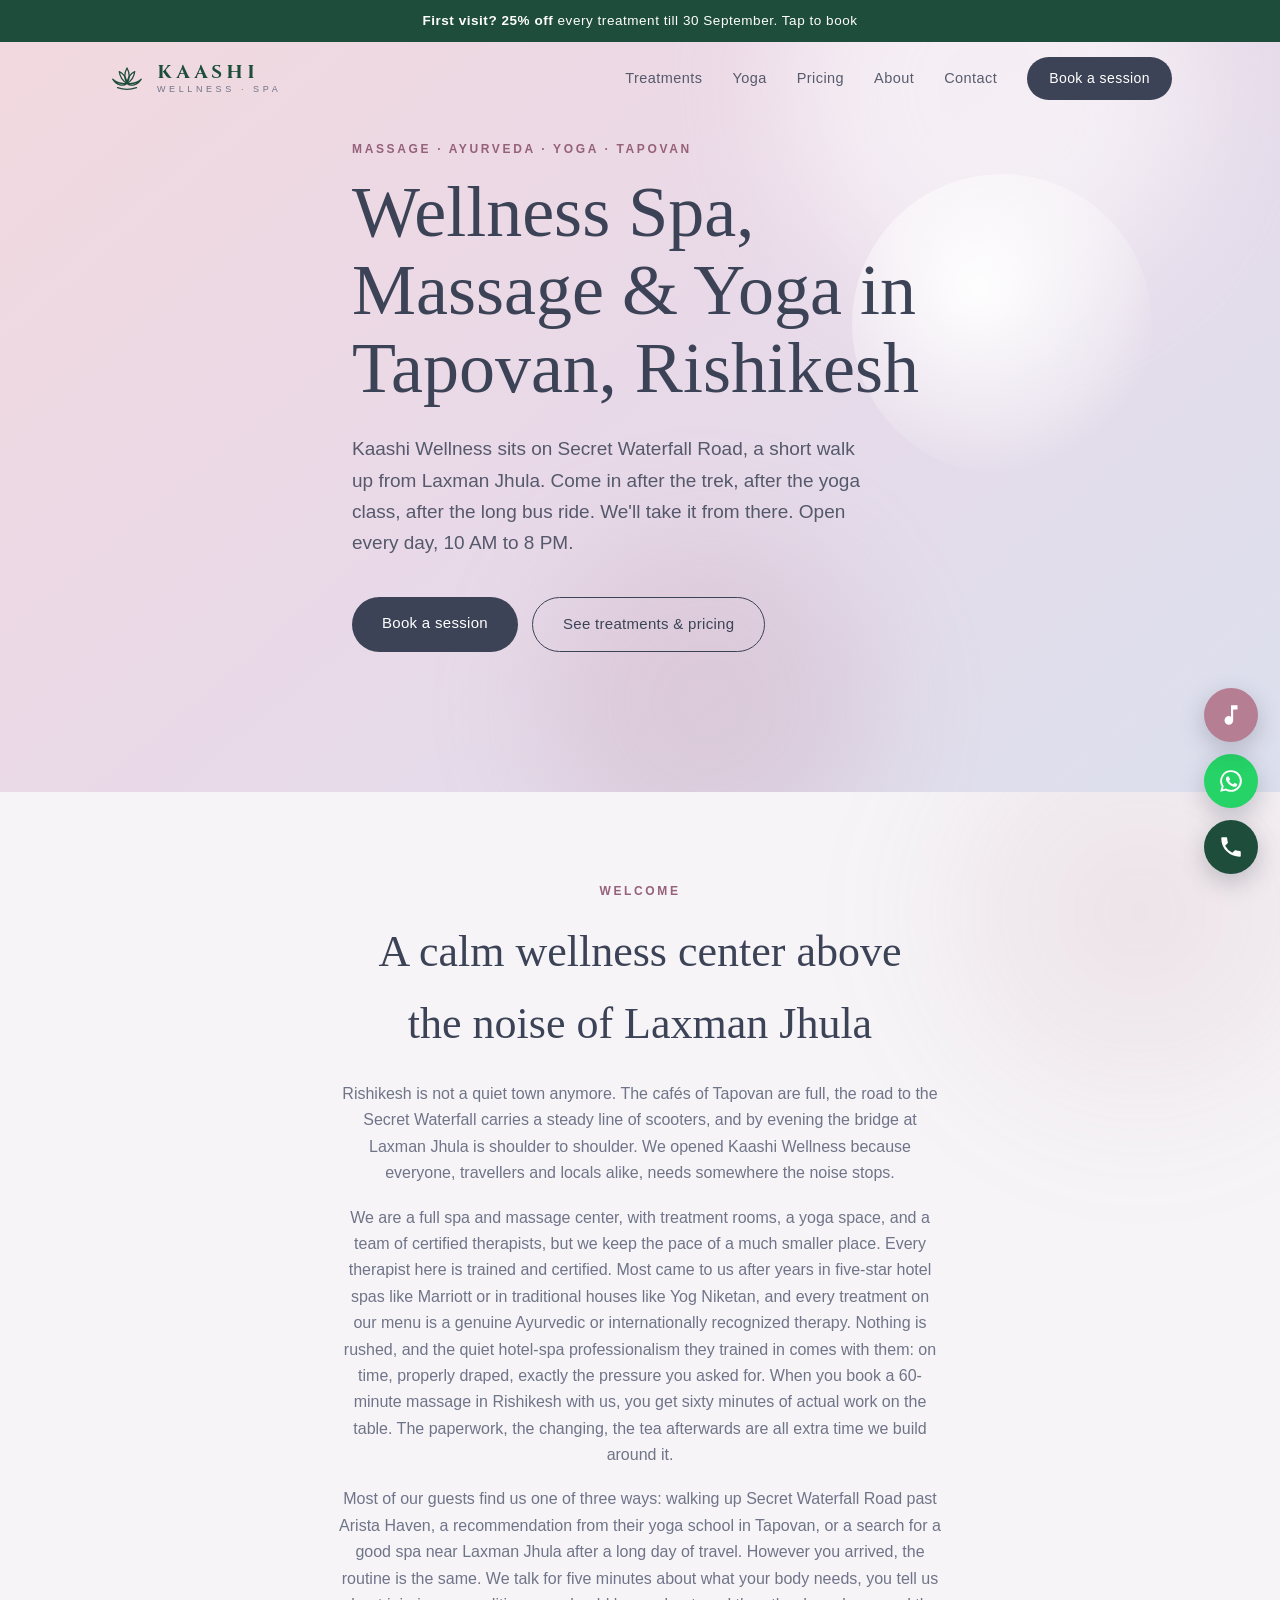
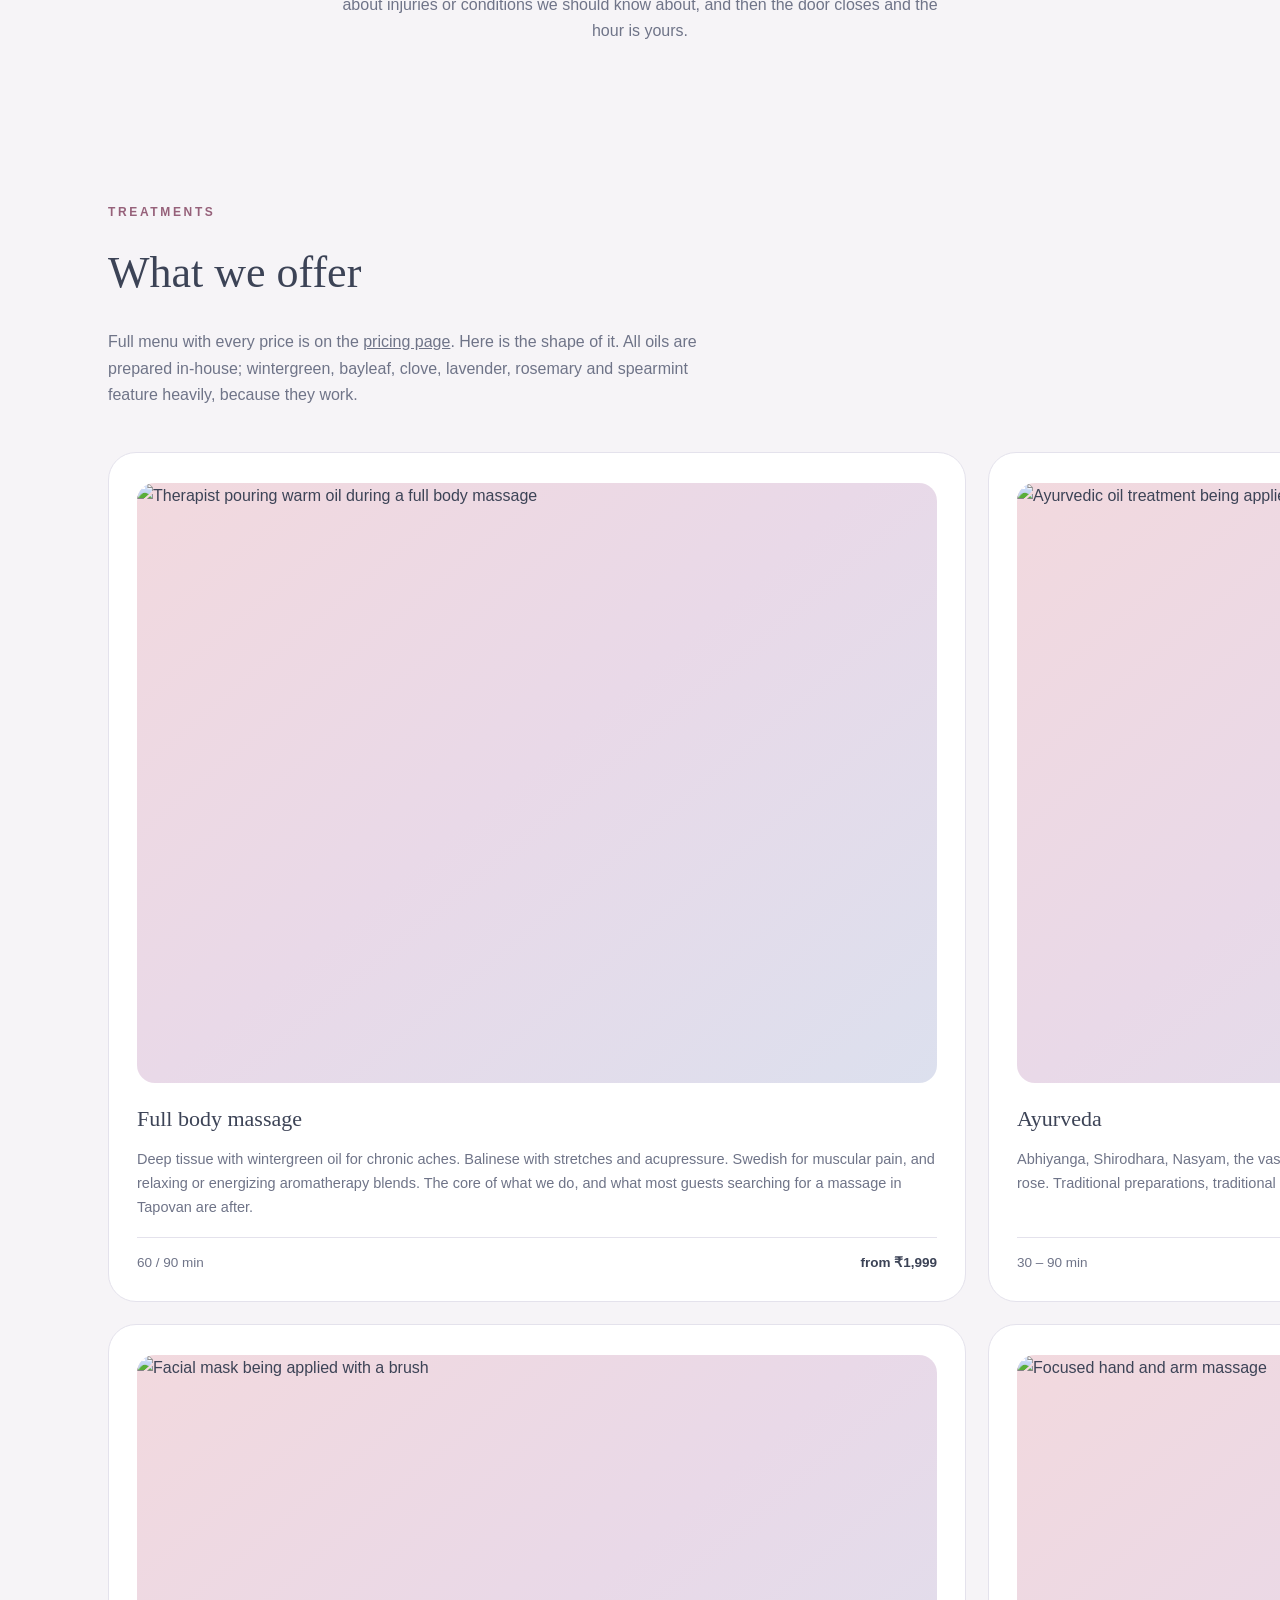
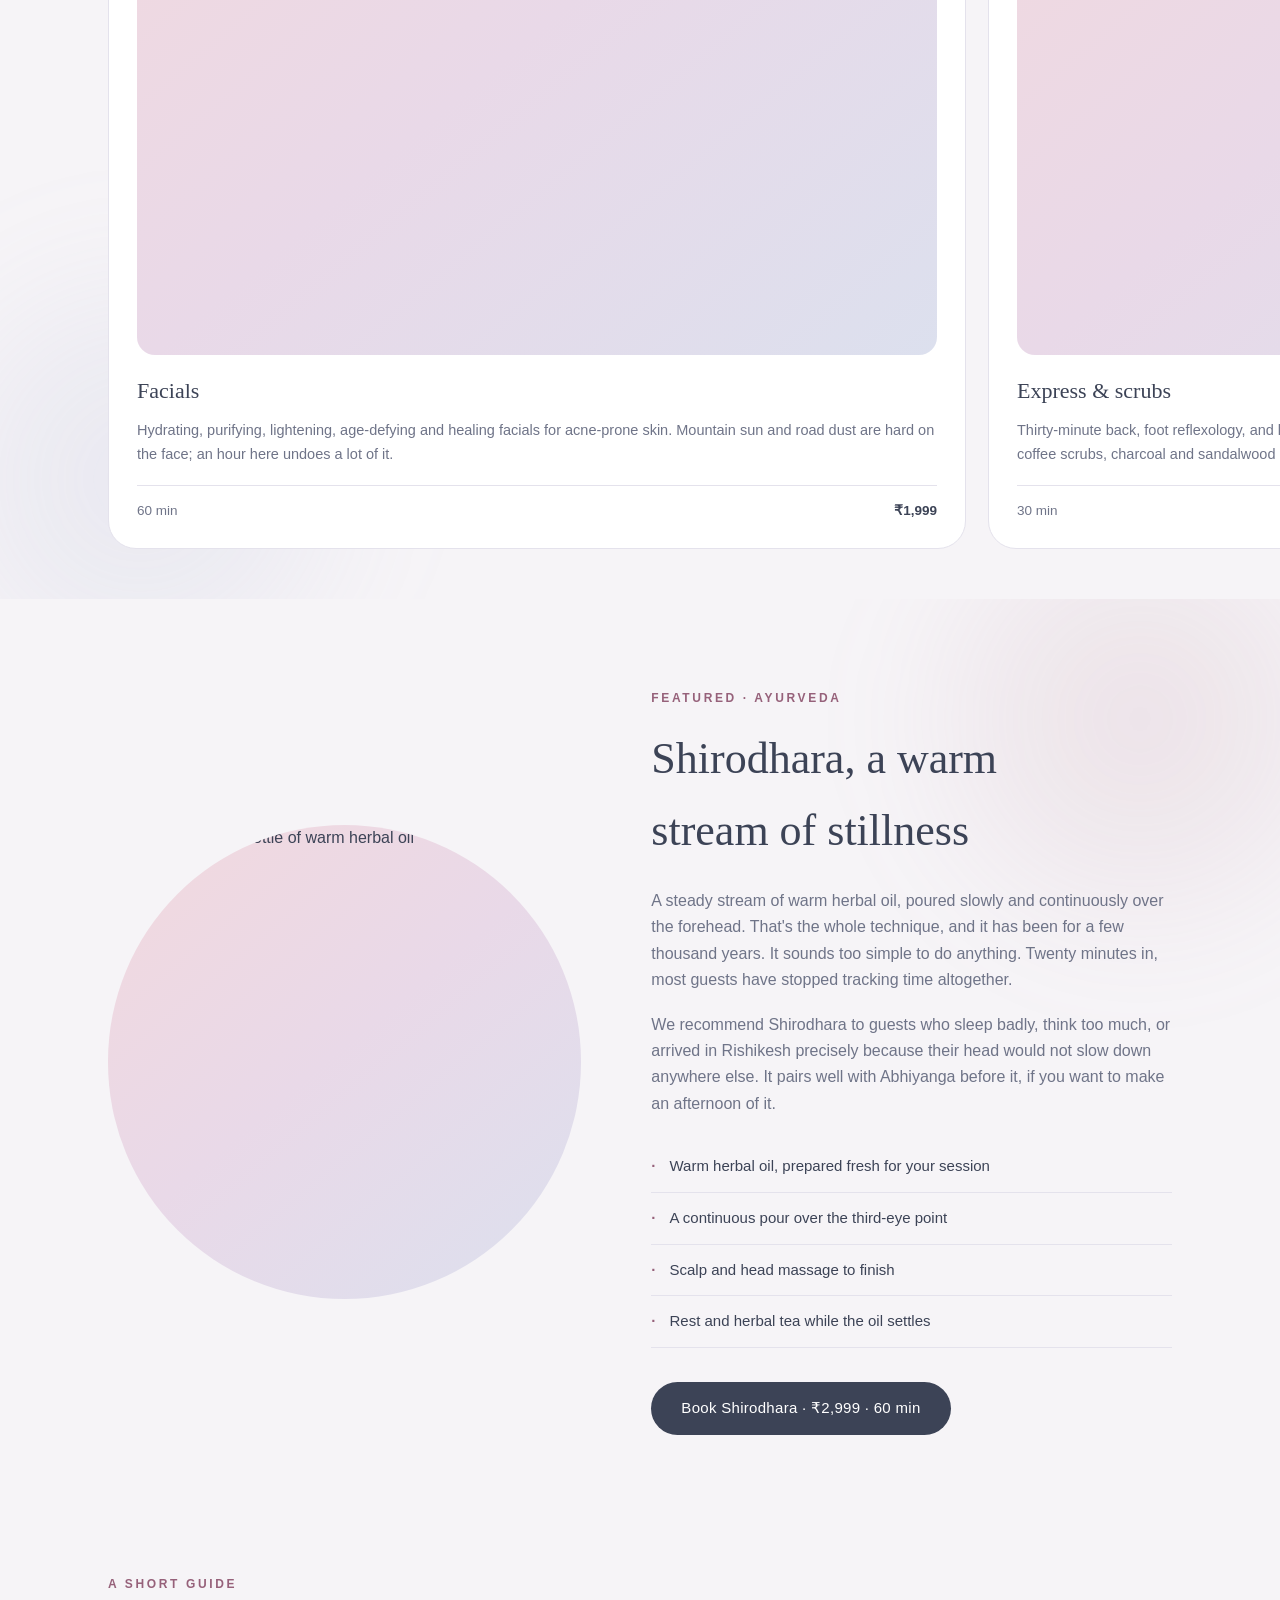
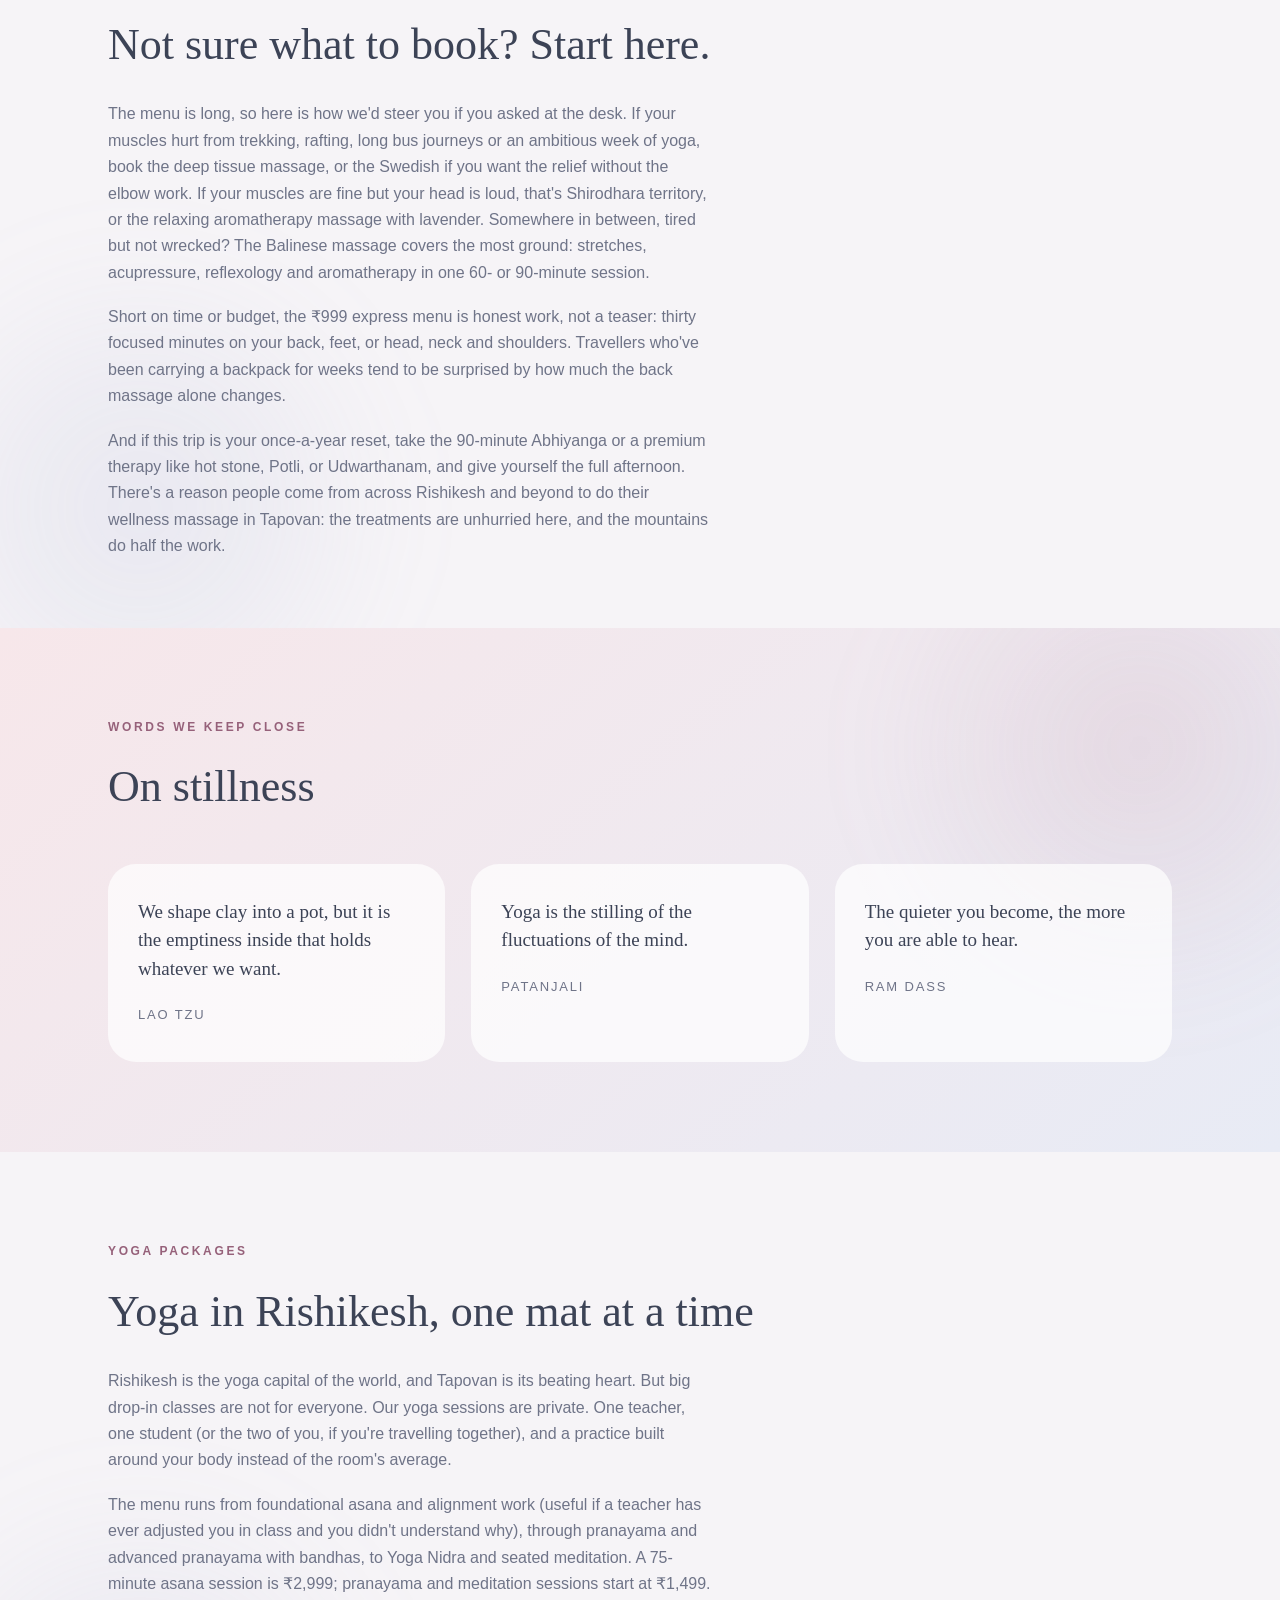
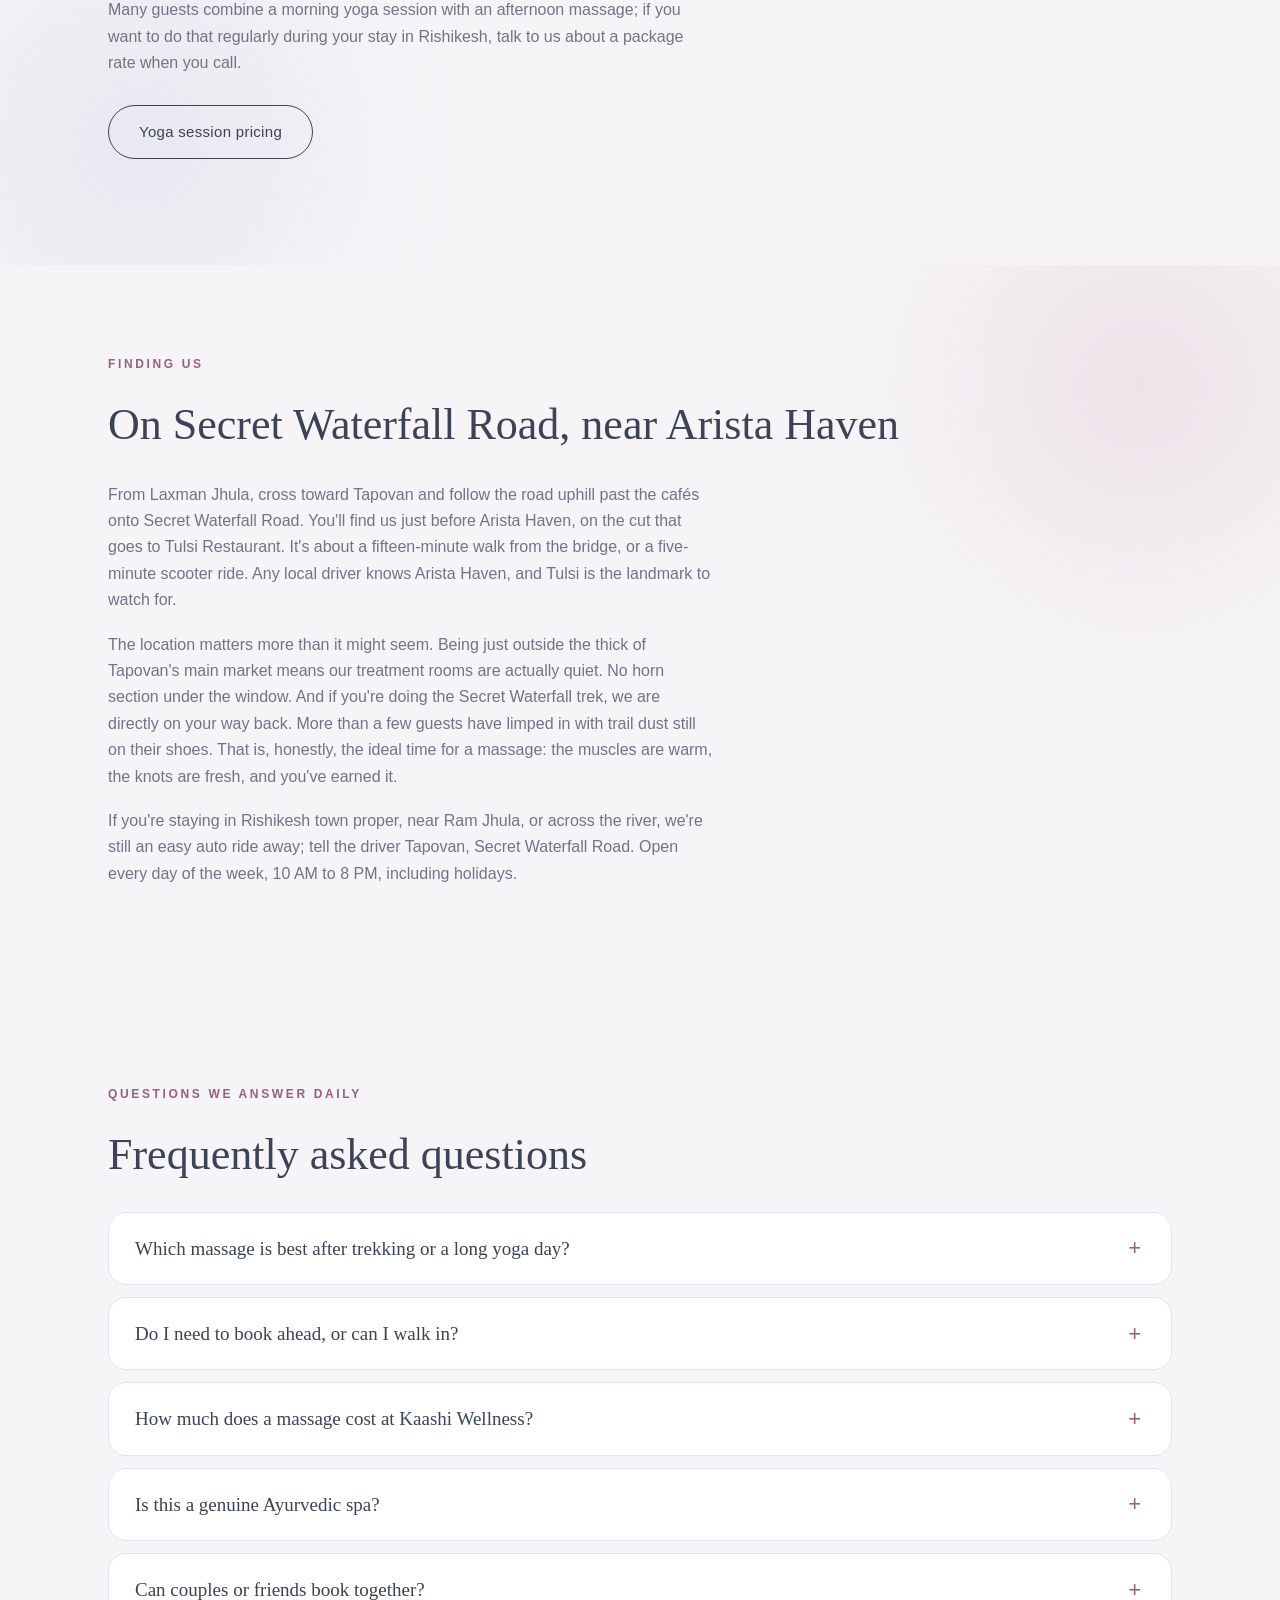
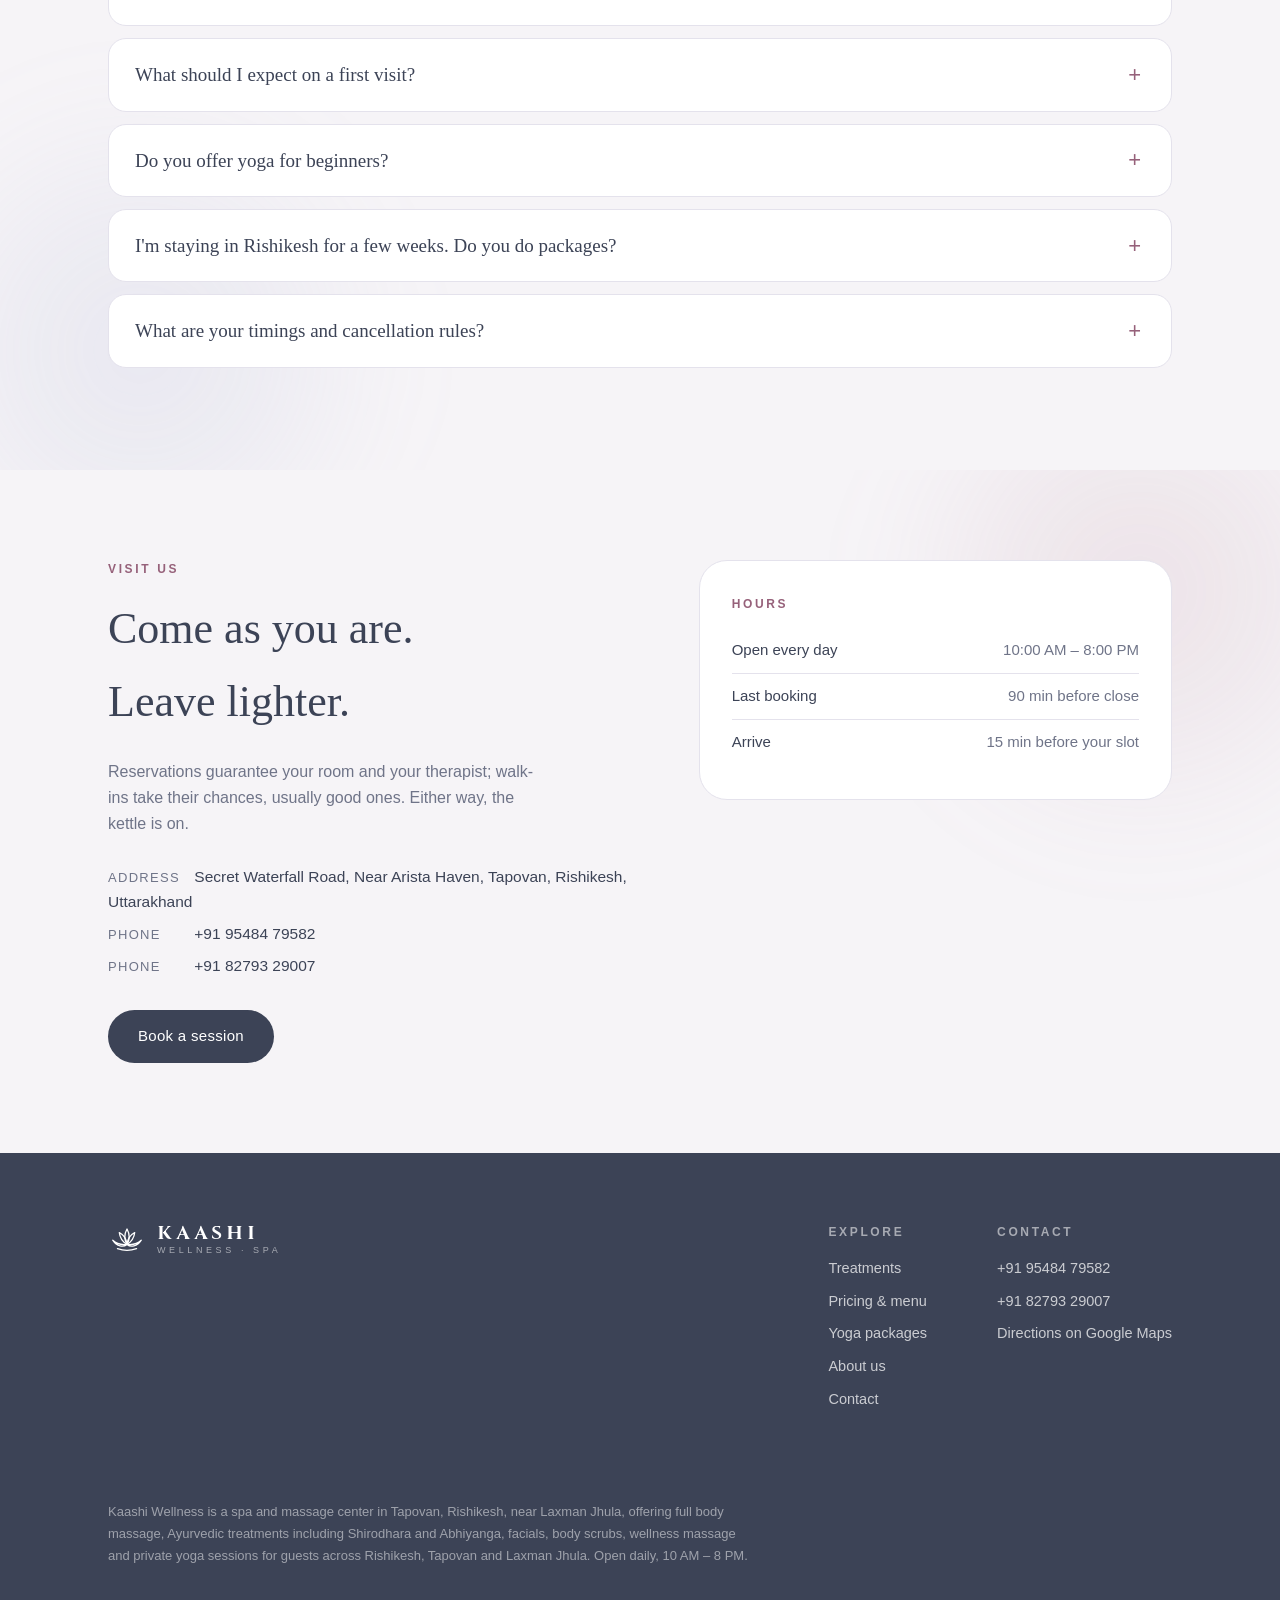
==== commit 16c013fb: "feat: spa photography, wisdom quotes without quotation marks, creative minimal nav underlines Co-Aut" ====
--- a/index.html
+++ b/index.html
@@ -163,37 +163,37 @@
     <p class="prose dim">Full menu with every price is on the <a href="pricing.html">pricing page</a>. Here is the shape of it. All oils are prepared in-house; wintergreen, bayleaf, clove, lavender, rosemary and spearmint feature heavily, because they work.</p>
     <div class="svc-grid">
       <a class="svc" href="pricing.html#full-body">
-        <div class="swatch" aria-hidden="true"></div>
+        <img class="svc-photo" src="https://images.unsplash.com/photo-1544161515-4ab6ce6db874?auto=format&fit=crop&w=800&h=600&q=80" alt="Therapist pouring warm oil during a full body massage" loading="lazy" width="800" height="600">
         <h3>Full body massage</h3>
         <p>Deep tissue with wintergreen oil for chronic aches. Balinese with stretches and acupressure. Swedish for muscular pain, and relaxing or energizing aromatherapy blends. The core of what we do, and what most guests searching for a massage in Tapovan are after.</p>
         <div class="meta"><span>60 / 90 min</span><b>from ₹1,999</b></div>
       </a>
       <a class="svc" href="pricing.html#ayurveda">
-        <div class="swatch" aria-hidden="true"></div>
+        <img class="svc-photo" src="https://images.unsplash.com/photo-1512290923902-8a9f81dc236c?auto=format&fit=crop&w=800&h=600&q=80" alt="Ayurvedic oil treatment being applied" loading="lazy" width="800" height="600">
         <h3>Ayurveda</h3>
         <p>Abhiyanga, Shirodhara, Nasyam, the vasti therapies, Kumkumadi facial and Gharshana with freshly pounded neem and rose. Traditional preparations, traditional sequence. This is Rishikesh, and we take the Ayurveda seriously.</p>
         <div class="meta"><span>30 – 90 min</span><b>from ₹1,499</b></div>
       </a>
       <a class="svc" href="pricing.html#premium">
-        <div class="swatch" aria-hidden="true"></div>
+        <img class="svc-photo" src="https://images.unsplash.com/photo-1600334129128-685c5582fd35?auto=format&fit=crop&w=800&h=600&q=80" alt="Hot stone massage on a guest's back" loading="lazy" width="800" height="600">
         <h3>Premium therapies</h3>
         <p>Revitalizing Thai massage, hot stone, Potli (a hot herbal poultice pressed along the muscles), Udwarthanam, and a two-hour chakra balancing session with sound healing.</p>
         <div class="meta"><span>90 / 120 min</span><b>from ₹2,999</b></div>
       </a>
       <a class="svc" href="pricing.html#facials">
-        <div class="swatch" aria-hidden="true"></div>
+        <img class="svc-photo" src="https://images.unsplash.com/photo-1570172619644-dfd03ed5d881?auto=format&fit=crop&w=800&h=600&q=80" alt="Facial mask being applied with a brush" loading="lazy" width="800" height="600">
         <h3>Facials</h3>
         <p>Hydrating, purifying, lightening, age-defying and healing facials for acne-prone skin. Mountain sun and road dust are hard on the face; an hour here undoes a lot of it.</p>
         <div class="meta"><span>60 min</span><b>₹1,999</b></div>
       </a>
       <a class="svc" href="pricing.html#express">
-        <div class="swatch" aria-hidden="true"></div>
+        <img class="svc-photo" src="https://images.unsplash.com/photo-1611073615830-9f76902c10fe?auto=format&fit=crop&w=800&h=600&q=80" alt="Focused hand and arm massage" loading="lazy" width="800" height="600">
         <h3>Express &amp; scrubs</h3>
         <p>Thirty-minute back, foot reflexology, and head-neck-shoulder massages when you don't have a full hour. Walnut-apricot and coffee scrubs, charcoal and sandalwood body masques.</p>
         <div class="meta"><span>30 min</span><b>from ₹999</b></div>
       </a>
       <a class="svc" href="pricing.html#yoga">
-        <div class="swatch" aria-hidden="true"></div>
+        <img class="svc-photo" src="https://images.unsplash.com/photo-1506126613408-eca07ce68773?auto=format&fit=crop&w=800&h=600&q=80" alt="Person meditating cross-legged at sunrise" loading="lazy" width="800" height="600">
         <h3>Yoga &amp; meditation</h3>
         <p>One-to-one sessions in asana, alignment, pranayama, Yoga Nidra and meditation. Taught properly, at your level, without thirty other mats in the room.</p>
         <div class="meta"><span>45 – 75 min</span><b>from ₹1,499</b></div>
@@ -204,15 +204,7 @@
 
 <section class="feature" id="shirodhara">
   <div class="wrap">
-    <div class="visual" aria-hidden="true">
-      <svg viewBox="0 0 200 140" fill="none" stroke="#96617a" stroke-width="1.6">
-        <path d="M100 8 v54"/>
-        <path d="M96 8 h8"/>
-        <ellipse cx="100" cy="72" rx="6" ry="4"/>
-        <path d="M100 78 C70 84 52 96 40 116 C70 110 90 104 100 92 C110 104 130 110 160 116 C148 96 130 84 100 78 Z"/>
-        <path d="M60 124 h80"/>
-      </svg>
-    </div>
+    <div class="visual"><img src="https://images.unsplash.com/photo-1515377905703-c4788e51af15?auto=format&fit=crop&w=900&h=900&q=80" alt="Hands holding a bottle of warm herbal oil" loading="lazy" width="900" height="900"></div>
     <div>
       <p class="eyebrow">Featured · Ayurveda</p>
       <h2>Shirodhara, a warm stream of stillness</h2>
@@ -245,20 +237,20 @@
 
 <section class="quotes">
   <div class="wrap">
-    <p class="eyebrow">Guests</p>
-    <h2>What people say on the way out</h2>
+    <p class="eyebrow">Words we keep close</p>
+    <h2>On stillness</h2>
     <div class="grid">
       <blockquote class="quote">
-        <p>“Came down from the waterfall with my calves in knots. The deep tissue massage sorted them out in an hour. Slept eleven hours that night.”</p>
-        <cite>Guest · Deep tissue massage</cite>
+        <p>We shape clay into a pot, but it is the emptiness inside that holds whatever we want.</p>
+        <cite>Lao Tzu</cite>
       </blockquote>
       <blockquote class="quote">
-        <p>“I tried three spas near Laxman Jhula before this one. The difference is they actually listen before they start.”</p>
-        <cite>Guest · Balinese massage</cite>
+        <p>Yoga is the stilling of the fluctuations of the mind.</p>
+        <cite>Patanjali</cite>
       </blockquote>
       <blockquote class="quote">
-        <p>“Shirodhara here was the stillest my mind has been in months of yoga teacher training.”</p>
-        <cite>Guest · Shirodhara</cite>
+        <p>The quieter you become, the more you are able to hear.</p>
+        <cite>Ram Dass</cite>
       </blockquote>
     </div>
   </div>
--- a/css/style.css
+++ b/css/style.css
@@ -143,6 +143,54 @@
 .navlinks a:hover { opacity: 1; }
 .navlinks a:focus-visible { outline: 2px solid var(--accent); outline-offset: 3px; }
 .navlinks .btn { padding: 10px 22px; font-size: 14px; color: #fff; opacity: 1; }
+
+/* menu strip: a fine rose-to-lilac underline draws in on hover; a small
+   petal dot marks the page you are on; the strip itself gains a gradient
+   hairline once it lifts off the top */
+nav.site::after {
+  content: "";
+  position: absolute;
+  left: 0; right: 0; bottom: 0;
+  height: 1px;
+  background: linear-gradient(90deg, transparent 5%, rgba(181,126,147,0.55), rgba(154,163,205,0.55), transparent 95%);
+  opacity: 0;
+  transition: opacity .4s ease;
+  pointer-events: none;
+}
+nav.site.scrolled::after { opacity: 1; }
+@media (min-width: 761px) {
+  .navlinks a:not(.btn) { position: relative; padding: 5px 0; }
+  .navlinks a:not(.btn)::after {
+    content: "";
+    position: absolute;
+    left: 0; right: 0; bottom: 0;
+    height: 1.5px;
+    border-radius: 2px;
+    background: linear-gradient(90deg, var(--accent), #9aa3cd);
+    transform: scaleX(0);
+    transform-origin: left;
+    transition: transform .32s ease;
+  }
+  .navlinks a:not(.btn):hover::after,
+  .navlinks a:not(.btn):focus-visible::after { transform: scaleX(1); }
+  .navlinks a[aria-current="page"] { opacity: 1; }
+  .navlinks a[aria-current="page"]::before {
+    content: "";
+    position: absolute;
+    top: -3px;
+    left: 50%;
+    transform: translateX(-50%);
+    width: 4px; height: 4px;
+    border-radius: 50%;
+    background: var(--accent);
+  }
+  @media (prefers-reduced-motion: reduce) {
+    .navlinks a:not(.btn)::after { transition: none; }
+  }
+}
+@media (max-width: 760px) {
+  .navlinks a[aria-current="page"]:not(.btn) { color: var(--accent-ink); }
+}
 
 /* mobile menu */
 .menu-toggle {
@@ -606,3 +654,30 @@
 footer a:hover { opacity: 1; }
 footer a:focus-visible { outline: 2px solid var(--accent); outline-offset: 3px; }
 footer .note { width: 100%; margin-top: 40px; font-size: 13px; color: rgba(255,255,255,0.5); max-width: 90ch; line-height: 1.7; }
+
+/* ============ photos ============ */
+.svc-photo {
+  width: 100%;
+  aspect-ratio: 4 / 3;
+  object-fit: cover;
+  border-radius: 18px;
+  display: block;
+  margin-bottom: 8px;
+  background: var(--grad);
+}
+.feature .visual img {
+  width: 100%;
+  height: 100%;
+  object-fit: cover;
+  display: block;
+}
+.about-photo {
+  width: 100%;
+  aspect-ratio: 5 / 2;
+  object-fit: cover;
+  border-radius: var(--card-radius);
+  display: block;
+  margin-bottom: 34px;
+  background: var(--grad);
+}
+@media (max-width: 600px) { .about-photo { aspect-ratio: 3 / 2; } }
